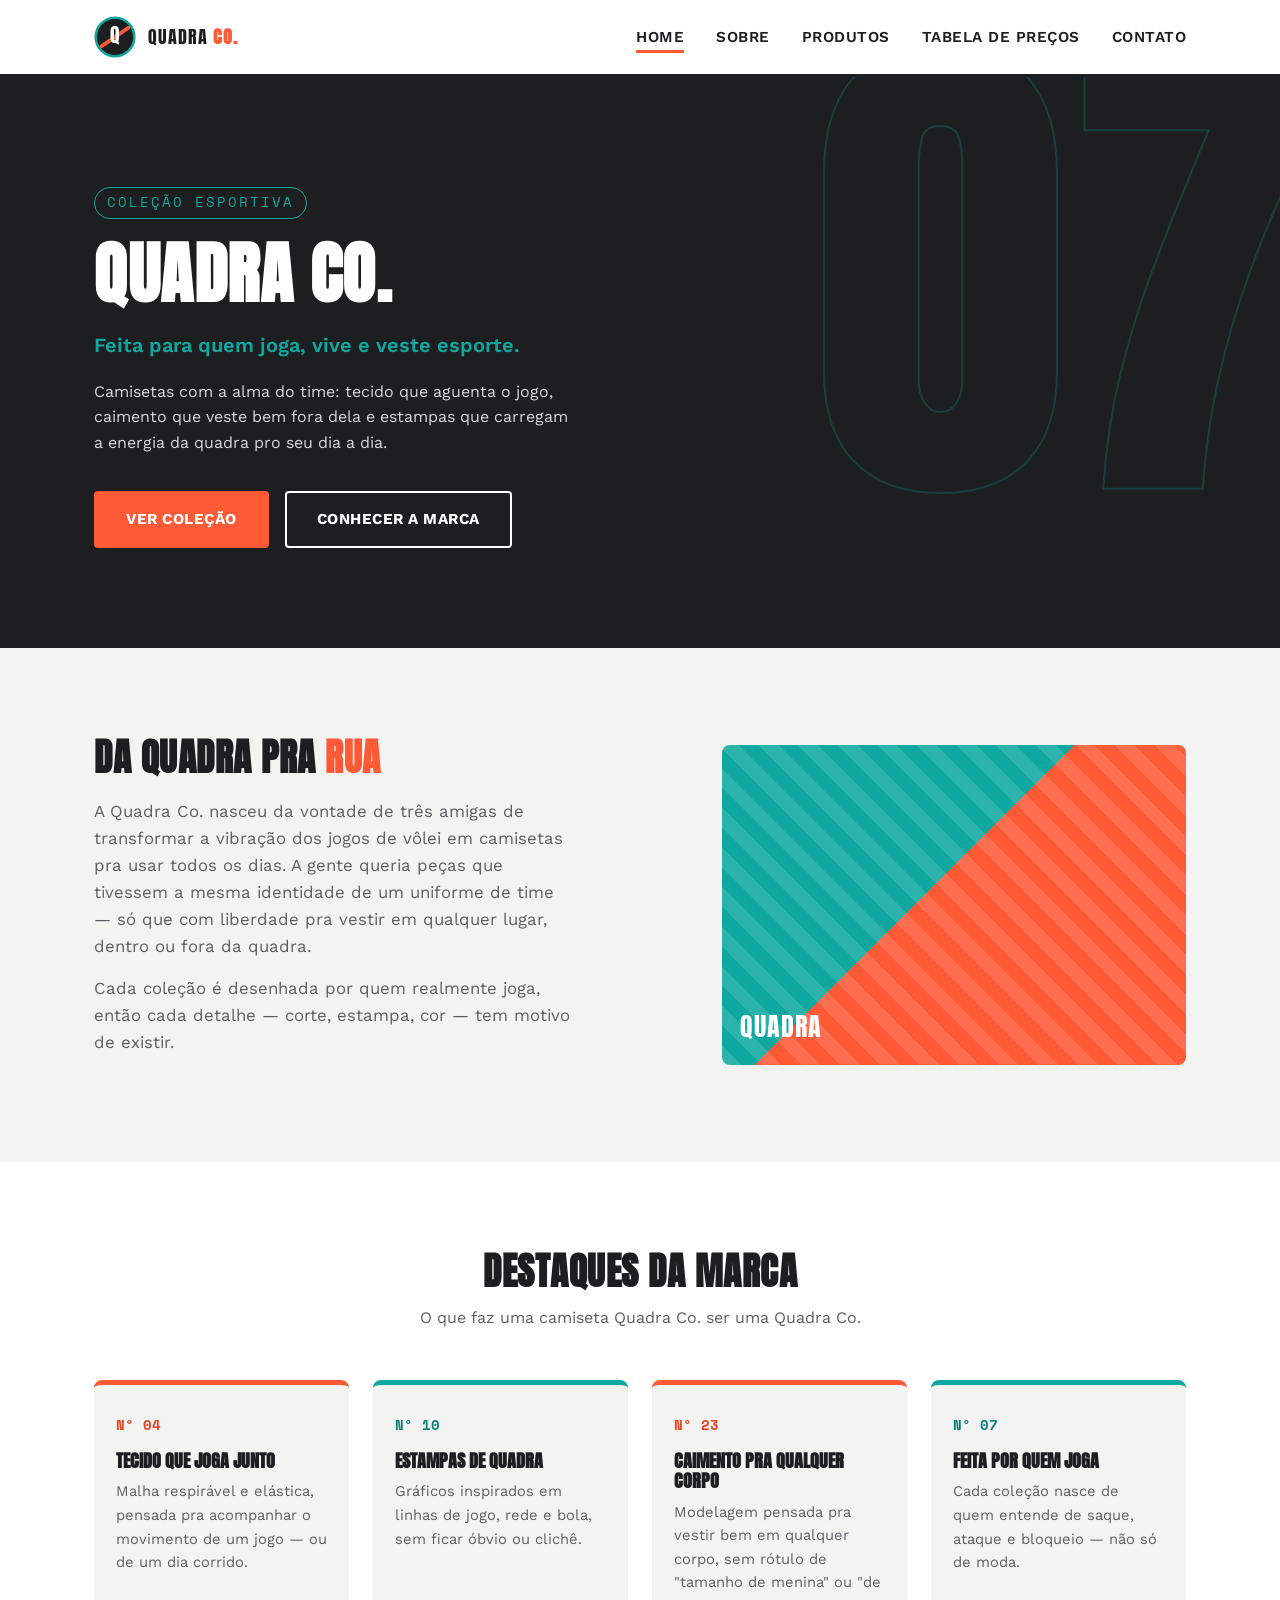
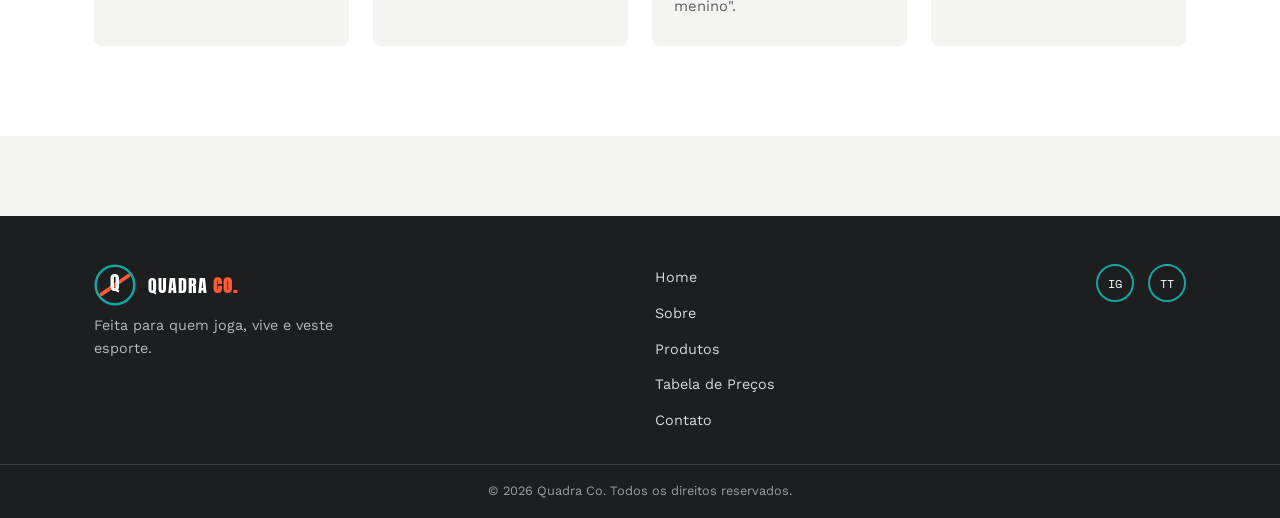
==== index.html @ 4b6f2f27 "Add files via upload" ====
<!DOCTYPE html>
<html lang="pt-BR">
<head>
  <!-- tudo dentro do <head> NÃO aparece visualmente na página — são "configurações" da página -->
  <meta charset="UTF-8">
  <!-- charset UTF-8 garante que acentos (ç, ã, é...) apareçam certinho, sem caracteres estranhos -->
  <meta name="viewport" content="width=device-width, initial-scale=1.0">
  <!-- viewport é ESSENCIAL pro mobile: diz "use a largura real da tela do celular", sem isso o site fica minúsculo no celular -->
  <title>Quadra Co. — Feita para quem joga, vive e veste esporte</title>
  <!-- title é o texto que aparece na ABA do navegador -->
  <meta name="description" content="Quadra Co.: camisetas inspiradas no espírito de time, criadas por três amigas apaixonadas por esporte.">
  <!-- description é o textinho que aparece no Google quando alguém pesquisa pela marca -->
  <link rel="stylesheet" href="style.css">
  <!-- aqui a página "puxa" o arquivo style.css — sem essa linha, NADA do CSS funcionaria -->
</head>
<body>
  <!-- tudo dentro do <body> é o que realmente aparece na tela -->

  <!-- ============ HEADER ============ -->
  <header class="site-header">
    <!-- <header> = tag semântica do HTML5 que indica "isso é o topo/cabeçalho do site" -->
    <div class="container header-inner">
      <!-- <div> é uma "caixa" genérica, usada aqui só pra aplicar as classes de layout (.container, .header-inner) -->
      <a href="index.html" class="logo">
        <!-- clicar no logo leva pra Home (index.html) -->
        <svg class="logo-badge" viewBox="0 0 100 100" xmlns="http://www.w3.org/2000/svg" role="img" aria-label="Logotipo Quadra Co.">
          <!-- <svg> é um desenho vetorial (não é foto, é feito de formas matemáticas) -->
          <!-- viewBox="0 0 100 100" define uma "grade" de 100x100 onde as formas abaixo são desenhadas -->
          <circle cx="50" cy="50" r="46" fill="var(--graphite)" stroke="var(--teal)" stroke-width="6"/>
          <!-- círculo: centro em (50,50), raio 46, preenchido de grafite, com borda (stroke) verde-água de 6px -->
          <path d="M18 72 L82 28" stroke="var(--coral)" stroke-width="9" stroke-linecap="round"/>
          <!-- path = uma linha desenhada do ponto (18,72) até o ponto (82,28) — é a faixa diagonal coral -->
          <text x="50" y="64" text-anchor="middle" font-family="Anton, Arial Black, sans-serif" font-size="48" fill="#FFFFFF">Q</text>
          <!-- a letra "Q" branca, centralizada (text-anchor="middle") dentro do círculo -->
        </svg>
        <span class="logo-text">QUADRA <strong>CO.</strong></span>
        <!-- <strong> deixa "CO." em negrito E é o que o CSS usa (.logo-text strong) pra colorir de coral -->
      </a>

      <input type="checkbox" id="nav-toggle" class="nav-toggle-input">
      <!-- checkbox ESCONDIDA (o CSS faz isso) que guarda se o menu mobile está aberto (marcada) ou fechado (desmarcada) -->
      <label for="nav-toggle" class="nav-toggle-label" aria-label="Abrir menu">
        <!-- o for="nav-toggle" liga esse label à checkbox de cima: clicar no ícone "marca/desmarca" a checkbox -->
        <span></span><span></span><span></span>
        <!-- os 3 <span> vazios são os 3 risquinhos do ícone de hambúrguer (o CSS estiliza cada um) -->
      </label>

      <nav class="main-nav" aria-label="Navegação principal">
        <!-- <nav> = tag semântica indicando "aqui tem os links de navegação do site" -->
        <ul>
          <li><a href="index.html" class="active">Home</a></li>
          <!-- class="active" marca visualmente (linha coral embaixo) que estamos NA página Home -->
          <li><a href="sobre.html">Sobre</a></li>
          <li><a href="produtos.html">Produtos</a></li>
          <li><a href="precos.html">Tabela de Preços</a></li>
          <li><a href="contato.html">Contato</a></li>
        </ul>
      </nav>
    </div>
  </header>

  <main>
    <!-- <main> = tag semântica indicando "aqui está o CONTEÚDO principal da página" (nem header, nem footer) -->

    <!-- ============ HERO ============ -->
    <section class="hero">
      <!-- <section> = um "bloco" de conteúdo com um tema próprio (aqui: o banner principal) -->
      <span class="hero-number" aria-hidden="true">07</span>
      <!-- aria-hidden="true" diz pra leitores de tela IGNORAREM esse elemento — ele é só decoração visual -->
      <div class="container">
        <div class="hero-inner">
          <span class="hero-eyebrow">Coleção esportiva</span>
          <!-- "eyebrow" é o nome comum pra esse textinho pequeno ACIMA do título principal -->
          <h1>Quadra Co.</h1>
          <!-- <h1> = título de MAIOR importância da página (só deve ter um h1 por página) -->
          <p class="hero-slogan">Feita para quem joga, vive e veste esporte.</p>
          <p class="hero-text">
            Camisetas com a alma do time: tecido que aguenta o jogo, caimento que veste bem
            fora dela e estampas que carregam a energia da quadra pro seu dia a dia.
          </p>
          <div class="hero-actions">
            <a href="produtos.html" class="btn btn-primary">Ver coleção</a>
            <!-- botão de ação principal (cor sólida coral) -->
            <a href="sobre.html" class="btn btn-outline">Conhecer a marca</a>
            <!-- botão secundário (só contorno, sem fundo) -->
          </div>
        </div>
      </div>
    </section>

    <!-- ============ APRESENTAÇÃO DA EMPRESA ============ -->
    <section class="apresentacao">
      <div class="container apresentacao-grid">
        <!-- .apresentacao-grid é o que o CSS usa pra colocar texto e gráfico em 2 colunas -->
        <div>
          <h2>Da quadra pra <span>rua</span></h2>
          <!-- a palavra "rua" está dentro de um <span> só pra poder ser colorida separadamente pelo CSS -->
          <p>
            A Quadra Co. nasceu da vontade de três amigas de transformar a vibração dos jogos
            de vôlei em camisetas pra usar todos os dias. A gente queria peças que tivessem a
            mesma identidade de um uniforme de time — só que com liberdade pra vestir em
            qualquer lugar, dentro ou fora da quadra.
          </p>
          <p>
            Cada coleção é desenhada por quem realmente joga, então cada detalhe — corte,
            estampa, cor — tem motivo de existir.
          </p>
        </div>
        <div class="apresentacao-grafico" aria-hidden="true"></div>
        <!-- essa div está VAZIA de propósito: o gradiente, as listras e o texto "QUADRA" são
             desenhados 100% pelo CSS (::before e ::after), não precisam de conteúdo HTML aqui -->
      </div>
    </section>

    <!-- ============ DESTAQUES DA MARCA ============ -->
    <section class="destaques">
      <div class="container">
        <div class="destaques-header">
          <h2>Destaques da marca</h2>
          <p>O que faz uma camiseta Quadra Co. ser uma Quadra Co.</p>
        </div>
        <div class="destaques-grid">
          <!-- cada <article> abaixo é um "card" de destaque — article = conteúdo que faz sentido sozinho -->
          <article class="destaque-card">
            <span class="destaque-numero">Nº 04</span>
            <h3>Tecido que joga junto</h3>
            <p>Malha respirável e elástica, pensada pra acompanhar o movimento de um jogo — ou de um dia corrido.</p>
          </article>
          <article class="destaque-card">
            <span class="destaque-numero">Nº 10</span>
            <h3>Estampas de quadra</h3>
            <p>Gráficos inspirados em linhas de jogo, rede e bola, sem ficar óbvio ou clichê.</p>
          </article>
          <article class="destaque-card">
            <span class="destaque-numero">Nº 23</span>
            <h3>Caimento pra qualquer corpo</h3>
            <p>Modelagem pensada pra vestir bem em qualquer corpo, sem rótulo de "tamanho de menina" ou "de menino".</p>
          </article>
          <article class="destaque-card">
            <span class="destaque-numero">Nº 07</span>
            <h3>Feita por quem joga</h3>
            <p>Cada coleção nasce de quem entende de saque, ataque e bloqueio — não só de moda.</p>
          </article>
        </div>
      </div>
    </section>
  </main>

  <!-- ============ FOOTER ============ -->
  <footer class="site-footer">
    <!-- <footer> = tag semântica indicando "isso é o rodapé do site" -->
    <div class="container footer-inner">
      <div class="footer-brand">
        <div class="logo">
          <svg class="logo-badge" viewBox="0 0 100 100" xmlns="http://www.w3.org/2000/svg" aria-hidden="true">
            <circle cx="50" cy="50" r="46" fill="var(--graphite)" stroke="var(--teal)" stroke-width="6"/>
            <path d="M18 72 L82 28" stroke="var(--coral)" stroke-width="9" stroke-linecap="round"/>
            <text x="50" y="64" text-anchor="middle" font-family="Anton, Arial Black, sans-serif" font-size="48" fill="#FFFFFF">Q</text>
          </svg>
          <span class="logo-text">QUADRA <strong>CO.</strong></span>
        </div>
        <p class="footer-tagline">Feita para quem joga, vive e veste esporte.</p>
      </div>

      <nav class="footer-nav" aria-label="Links do rodapé">
        <ul>
          <li><a href="index.html">Home</a></li>
          <li><a href="sobre.html">Sobre</a></li>
          <li><a href="produtos.html">Produtos</a></li>
          <li><a href="precos.html">Tabela de Preços</a></li>
          <li><a href="contato.html">Contato</a></li>
        </ul>
      </nav>

      <div class="footer-social">
        <a href="#" aria-label="Instagram">IG</a>
        <!-- href="#" é um link "placeholder" — quando vocês tiverem o Instagram real, troquem o # pelo link de verdade -->
        <a href="#" aria-label="TikTok">TT</a>
      </div>
    </div>
    <p class="footer-copy">© 2026 Quadra Co. Todos os direitos reservados.</p>
  </footer>

</body>
</html>
---- style.css ----
/* =========================================================
   QUADRA CO. — Estilos de Identidade + Home + Sobre
   Responsável: Pessoa 1
   Obs. para o time: as classes .site-header, .site-footer,
   .btn, .container e as variáveis de cor abaixo são a "base"
   visual do site inteiro — usem elas nas páginas de vocês
   pra manter a identidade igual em todo o site.
   ========================================================= */

/* ---------- Fontes ---------- */
@import url('https://fonts.googleapis.com/css2?family=Anton&family=Space+Mono:wght@400;700&family=Work+Sans:wght@400;500;600;700&display=swap');

/* ---------- Tokens de marca ---------- */
/* :root é a "raiz" do documento. Aqui a gente cria VARIÁVEIS CSS
   (começam com --). Em vez de escrever a cor #FF5A36 em 30 lugares
   diferentes, a gente escreve var(--coral) e troca em UM lugar só
   se um dia quiser mudar a cor da marca inteira. */
:root {
  --coral: #FF5A36;        /* cor principal da marca (botões, destaques) */
  --coral-dark: #E84323;   /* coral mais escuro, usado no hover (quando passa o mouse) */
  --teal: #0EA8A0;         /* verde-água, cor secundária */
  --teal-dark: #0B8079;    /* verde-água mais escuro, usado no hover */
  --graphite: #1C1E1F;     /* "grafite" = quase preto, usado em header/footer/textos escuros */
  --graphite-soft: #5B5F61;/* cinza médio, usado em textos secundários (menos importantes) */
  --bg: #F3F4F2;           /* cor de fundo clara do site */
  --white: #FFFFFF;        /* branco puro */
 
  --font-display: 'Anton', sans-serif;    /* fonte dos títulos grandes */
  --font-body: 'Work Sans', sans-serif;   /* fonte do texto corrido */
  --font-mono: 'Space Mono', monospace;   /* fonte dos números/tags */
 
  --container-w: 1140px;   /* largura máxima do conteúdo (pra não ficar gigante em tela enorme) */
}
 
/* ---------- Reset básico ---------- */
/* Navegadores aplicam margem/espaçamento "padrão" diferente em cada
   elemento. O * seleciona TUDO na página e zera isso, pra gente
   controlar o espaçamento manualmente depois (sem surpresas). */
* {
  margin: 0;             /* zera a margem (espaço FORA do elemento) de tudo */
  padding: 0;            /* zera o padding (espaço DENTRO do elemento) de tudo */
  box-sizing: border-box; /* faz padding/borda entrarem DENTRO da largura definida, não somar a ela */
}
 
html {
  scroll-behavior: smooth; /* quando clica num link "#algo", rola a página suavemente em vez de pular seco */
}
 
body {
  font-family: var(--font-body); /* usa a fonte Work Sans como padrão em todo o site */
  color: var(--graphite);        /* cor do texto: grafite (quase preto) */
  background: var(--bg);         /* cor de fundo da página */
  line-height: 1.6;              /* espaço entre linhas do texto (1.6x o tamanho da fonte = mais respirado) */
  -webkit-font-smoothing: antialiased; /* deixa a fonte com bordas mais suaves em telas Apple/Chrome */
}
 
img, svg {
  display: block;     /* tira o espacinho fantasma que imagem/svg tem por padrão embaixo */
  max-width: 100%;     /* imagem nunca fica maior que o espaço do elemento pai (evita "vazar" da tela) */
}
 
a {
  color: inherit;          /* link usa a MESMA cor do texto ao redor, não o azul/roxo padrão do navegador */
  text-decoration: none;   /* tira o sublinhado padrão dos links */
}
 
ul {
  list-style: none; /* tira as bolinhas/marcadores padrão de listas (<ul><li>) */
}
 
h1, h2, h3 {
  font-family: var(--font-display); /* todos os títulos usam a fonte Anton */
  text-transform: uppercase;        /* força todo título a aparecer em CAIXA ALTA */
  letter-spacing: 0.5px;            /* espaço extra entre as letras (deixa mais "estiloso") */
  line-height: 1.1;                 /* linhas mais coladas (bom pra título grande) */
}
 
.container {
  width: 100%;                  /* ocupa 100% da tela disponível... */
  max-width: var(--container-w);/* ...mas nunca passa de 1140px de largura */
  margin: 0 auto;                /* margin "auto" nas laterais = centraliza o bloco na página */
  padding: 0 24px;               /* respiro de 24px nas laterais (pra não colar nas bordas da tela) */
}
 
:focus-visible {
  outline: 3px solid var(--teal); /* quando navega pelo TAB do teclado, mostra um contorno verde-água */
  outline-offset: 2px;            /* afasta um pouquinho o contorno do elemento (visual mais limpo) */
}
 
/* ---------- Botões (uso geral no site) ---------- */
.btn {
  display: inline-block;        /* botão se comporta como bloco, mas fica na mesma linha de outros elementos */
  font-family: var(--font-body);
  font-weight: 700;              /* texto em negrito (bold) */
  font-size: 0.95rem;            /* tamanho da fonte (rem = relativo ao tamanho base da página) */
  letter-spacing: 0.5px;
  text-transform: uppercase;     /* texto do botão em caixa alta */
  padding: 14px 30px;            /* espaço interno: 14px cima/baixo, 30px esquerda/direita */
  border-radius: 4px;            /* cantos levemente arredondados */
  border: 2px solid transparent; /* borda invisível (só existe pra não "pular" o tamanho no hover) */
  cursor: pointer;               /* mouse vira "mãozinha" ao passar por cima, indicando que é clicável */
  transition: transform 0.15s ease, background 0.2s ease, color 0.2s ease;
  /* ↑ transition = anima as mudanças suavemente em vez de trocar "no seco".
     Aqui: a mudança de posição (transform), cor de fundo e cor do texto
     vão demorar 0.15s/0.2s pra acontecer, com efeito suave (ease) */
}
.btn:hover {
  transform: translateY(-2px); /* :hover = quando o mouse passa por cima. Aqui sobe o botão 2px (efeito "flutuar") */
}
 
.btn-primary {
  background: var(--coral); /* fundo coral = botão de ação principal ("Ver coleção") */
  color: var(--white);
}
.btn-primary:hover {
  background: var(--coral-dark); /* escurece o coral quando passa o mouse, dando feedback visual */
}
 
.btn-outline {
  background: transparent;     /* sem fundo, só borda */
  border-color: var(--white);  /* borda branca */
  color: var(--white);
}
.btn-outline:hover {
  background: var(--white);    /* no hover, inverte: fundo fica branco */
  color: var(--graphite);      /* e o texto fica escuro, pra continuar legível */
}
 
/* ---------- Logo (badge usado no header e footer) ---------- */
.logo {
  display: flex;        /* flex = alinha os itens de dentro (ícone + texto) em linha, lado a lado */
  align-items: center;  /* centraliza verticalmente o ícone e o texto */
  gap: 12px;             /* espaço de 12px entre o ícone e o texto */
}
.logo-badge {
  width: 42px;       /* largura do ícone/brasão */
  height: 42px;      /* altura do ícone/brasão */
  flex-shrink: 0;    /* impede o ícone de "encolher" se faltar espaço na tela */
}
.logo-text {
  font-family: var(--font-display);
  font-size: 1.15rem;
  letter-spacing: 1px;
  color: var(--graphite);
}
.logo-text strong {
  color: var(--coral); /* a parte "CO." dentro do logotipo (que está numa tag <strong>) fica colorida de coral */
}
 
/* =========================================================
   HEADER / NAV (compartilhado em todas as páginas)
   ========================================================= */
.site-header {
  background: var(--white);
  border-bottom: 3px solid var(--graphite); /* linha grossa escura separando o header do resto da página */
  position: sticky; /* sticky = o header "cola" no topo da tela quando você rola a página pra baixo */
  top: 0;            /* define ONDE ele cola: a 0px do topo */
  z-index: 100;      /* garante que o header fique por CIMA de outros elementos (camada de cima) */
}
 
.header-inner {
  display: flex;                  /* logo e menu lado a lado */
  align-items: center;            /* centralizados verticalmente */
  justify-content: space-between; /* logo na esquerda, menu na direita, espaço entre eles */
  padding-top: 16px;
  padding-bottom: 16px;
}
 
.main-nav ul {
  display: flex; /* os links do menu ficam em LINHA (um do lado do outro) em vez de empilhados */
  gap: 32px;      /* espaço de 32px entre cada link do menu */
}
 
.main-nav a {
  font-weight: 600;
  font-size: 0.95rem;
  text-transform: uppercase;
  letter-spacing: 0.5px;
  padding-bottom: 4px;
  border-bottom: 3px solid transparent; /* linha embaixo do link, invisível até o hover/active */
  transition: border-color 0.2s ease, color 0.2s ease;
}
 
.main-nav a:hover,
.main-nav a.active {
  border-color: var(--coral); /* mostra a linha coral embaixo do link quando passa o mouse OU quando é a página atual */
}
 
/* Toggle mobile (funciona sem JS; Pessoa 3 pode evoluir depois) */
.nav-toggle-input {
  display: none; /* esconde a checkbox (ela só existe "por trás" pra guardar o estado aberto/fechado do menu) */
}
 
.nav-toggle-label {
  display: none;      /* esconde o ícone de "hamburguer" (3 risquinhos) no computador */
  flex-direction: column; /* organiza os 3 risquinhos um embaixo do outro */
  gap: 5px;             /* espaço entre os risquinhos */
  cursor: pointer;
  padding: 6px;
}
.nav-toggle-label span {
  width: 26px;
  height: 3px;
  background: var(--graphite);
  border-radius: 2px;
}
 
/* =========================================================
   FOOTER (compartilhado em todas as páginas)
   ========================================================= */
.site-footer {
  background: var(--graphite); /* footer escuro, contrastando com o resto do site */
  color: var(--white);
  margin-top: 80px; /* espaço grande ANTES do footer, separando do conteúdo */
}
 
.footer-inner {
  display: flex;
  flex-wrap: wrap;            /* se não couber tudo numa linha, quebra pra próxima (importante no mobile) */
  gap: 32px;
  justify-content: space-between;
  align-items: flex-start;    /* alinha tudo pelo topo (em vez de centralizar verticalmente) */
  padding-top: 48px;
  padding-bottom: 32px;
}
 
.footer-brand .logo-text {
  color: var(--white); /* no footer (fundo escuro) o texto do logo precisa ser branco pra dar contraste */
}
.footer-tagline {
  color: #B7BABA;       /* cinza claro, texto secundário sobre fundo escuro */
  font-size: 0.9rem;
  margin-top: 8px;
  max-width: 240px;     /* quebra o texto em até 240px de largura, pra não ficar uma linha gigante */
}
 
.footer-nav ul {
  display: flex;
  flex-direction: column; /* aqui os links do footer ficam EMPILHADOS (um embaixo do outro), diferente do menu do header */
  gap: 10px;
}
.footer-nav a {
  font-size: 0.9rem;
  color: #D8DADA;
}
.footer-nav a:hover {
  color: var(--teal); /* link do footer fica verde-água ao passar o mouse */
}
 
.footer-social {
  display: flex;
  gap: 14px;
}
.footer-social a {
  width: 38px;
  height: 38px;
  border: 2px solid var(--teal);
  border-radius: 50%;      /* 50% = transforma o quadrado num círculo perfeito */
  display: flex;
  align-items: center;     /* centraliza o texto "IG"/"TT" dentro do círculo, na vertical... */
  justify-content: center; /* ...e na horizontal */
  font-family: var(--font-mono);
  font-size: 0.75rem;
}
.footer-social a:hover {
  background: var(--teal);    /* preenche o círculo de verde-água no hover */
  color: var(--graphite);     /* e escurece o texto de dentro, pra continuar legível */
}
 
.footer-copy {
  border-top: 1px solid #3A3D3E; /* linha fina separando o "© 2026..." do resto do footer */
  text-align: center;
  font-size: 0.8rem;
  color: #9C9F9F;
  padding: 16px 0;
}
 
/* =========================================================
   HOME — Hero principal
   ========================================================= */
.hero {
  position: relative; /* "relative" é necessário pra poder posicionar o número gigante (.hero-number) dentro dele */
  background: var(--graphite); /* banner escuro */
  color: var(--white);
  overflow: hidden;   /* esconde qualquer parte do número gigante que "vaze" pra fora do banner */
  padding: 110px 0 100px; /* respiro grande em cima (110px) e embaixo (100px) */
}
 
.hero-number {
  position: absolute;  /* tira o número do fluxo normal e permite posicionar exatamente onde quiser */
  right: -40px;          /* encosta (e passa um pouco) da borda direita */
  top: -60px;            /* sobe um pouco acima do topo do banner */
  font-family: var(--font-display);
  font-size: 32rem;      /* ENORME de propósito — é o "07" gigante de fundo */
  line-height: 1;
  color: transparent;                       /* o número em si é invisível... */
  -webkit-text-stroke: 2px var(--teal-dark); /* ...só o CONTORNO dele aparece, criando efeito "vazado" */
  opacity: 0.35;          /* fica bem sutil/transparente, pra não competir com o texto principal */
  pointer-events: none;   /* impede que esse número "roube" cliques do mouse (ele é só decoração) */
  user-select: none;      /* impede a pessoa de selecionar/copiar esse texto por engano */
}
 
.hero-inner {
  position: relative; /* garante que o texto fique por CIMA do número gigante (não atrás dele) */
  z-index: 1;           /* reforça essa camada acima */
  max-width: 620px;     /* texto não estica até o fim da tela, fica mais legível */
}
 
.hero-eyebrow {
  font-family: var(--font-mono);
  font-size: 0.85rem;
  letter-spacing: 2px;
  color: var(--teal);
  text-transform: uppercase;
  margin-bottom: 18px;
  display: inline-block;       /* permite dar border/padding nele como se fosse uma "pílula" */
  border: 1px solid var(--teal);
  padding: 4px 12px;
  border-radius: 30px;          /* valor alto = vira formato de pílula/cápsula */
}
 
.hero h1 {
  font-size: 4.2rem; /* título GIGANTE — é o nome da marca "QUADRA CO." */
  margin-bottom: 18px;
}
 
.hero-slogan {
  font-size: 1.25rem;
  font-weight: 600;
  color: var(--teal); /* slogan em destaque na cor verde-água */
  margin-bottom: 18px;
}
 
.hero-text {
  color: #D8DADA;    /* cinza claro (legível sobre fundo escuro, mas menos chamativo que o branco puro) */
  margin-bottom: 36px;
  max-width: 480px;
}
 
.hero-actions {
  display: flex;     /* os dois botões ("Ver coleção" e "Conhecer a marca") ficam lado a lado */
  gap: 16px;
  flex-wrap: wrap;   /* se a tela for pequena e não couber os dois na mesma linha, quebra pra próxima */
}
 
/* =========================================================
   HOME — Apresentação da empresa
   ========================================================= */
.apresentacao {
  padding: 90px 0; /* respiro grande em cima e embaixo dessa seção */
}
 
.apresentacao-grid {
  display: grid;                       /* grid = organiza em "grade" (colunas e linhas), diferente do flex */
  grid-template-columns: 1.1fr 0.9fr;  /* 2 colunas: a esquerda (texto) um pouco mais larga que a direita (gráfico) */
  gap: 60px;                            /* espaço entre as duas colunas */
  align-items: center;                  /* centraliza as colunas verticalmente uma em relação à outra */
}
 
.apresentacao h2 {
  font-size: 2.3rem;
  margin-bottom: 20px;
}
 
.apresentacao h2 span {
  color: var(--coral); /* a palavra dentro de <span> (ex: "rua") fica destacada em coral */
}
 
.apresentacao p {
  color: var(--graphite-soft);
  font-size: 1.05rem;
  margin-bottom: 16px;
  max-width: 480px;
}
 
/* Recorte gráfico decorativo (sem depender de fotos) */
.apresentacao-grafico {
  position: relative;
  height: 320px;
  border-radius: 8px;
  background: linear-gradient(135deg, var(--teal) 0%, var(--teal) 45%, var(--coral) 45%, var(--coral) 100%);
  /* ↑ gradiente diagonal (135 graus): metade da caixa é verde-água, metade é coral,
     com uma divisão diagonal nítida (porque os dois "45%" ficam coladinhos) */
  overflow: hidden; /* esconde o que passar da borda arredondada */
}
.apresentacao-grafico::before {
  /* ::before cria um elemento "fantasma" dentro da caixa, só com CSS (sem precisar de HTML extra) */
  content: "";  /* obrigatório existir, mesmo vazio, pra o ::before "nascer" */
  position: absolute;
  inset: 0;      /* cola esse elemento fantasma nas 4 bordas da caixa (top/right/bottom/left = 0) */
  background: repeating-linear-gradient(
    45deg,
    rgba(255,255,255,0.12) 0,
    rgba(255,255,255,0.12) 14px,
    transparent 14px,
    transparent 28px
  );
  /* ↑ cria listras diagonais brancas bem sutis (12% de opacidade) repetindo de 28px em 28px,
     dando uma textura tipo "linhas de quadra" por cima do gradiente */
}
.apresentacao-grafico::after {
  /* ::after cria OUTRO elemento fantasma, esse com texto */
  content: "QUADRA";  /* o texto "QUADRA" escrito direto pelo CSS, sem precisar estar no HTML */
  position: absolute;
  bottom: 18px;
  left: 18px;
  font-family: var(--font-display);
  font-size: 1.6rem;
  color: var(--white);
  letter-spacing: 1px;
}
 
/* =========================================================
   HOME — Destaques da marca
   ========================================================= */
.destaques {
  padding: 90px 0;
  background: var(--white); /* fundo branco, diferente do cinza claro do resto da página (separa visualmente a seção) */
}
 
.destaques-header {
  text-align: center;
  max-width: 560px;
  margin: 0 auto 50px; /* centraliza o bloco e deixa 50px de espaço embaixo dele */
}
 
.destaques-header h2 { font-size: 2.3rem; margin-bottom: 12px; }
.destaques-header p { color: var(--graphite-soft); }
 
.destaques-grid {
  display: grid;
  grid-template-columns: repeat(4, 1fr); /* repete 4 colunas, todas do mesmo tamanho (1fr = "1 fração" igual) */
  gap: 24px; /* espaço entre os cards, tanto na horizontal quanto vertical */
}
 
.destaque-card {
  background: var(--bg);
  border-radius: 8px;
  padding: 28px 22px;
  border-top: 5px solid var(--coral); /* faixa colorida grossa só no TOPO do card */
  transition: transform 0.2s ease;     /* anima suavemente quando o card "sobe" no hover */
}
.destaque-card:nth-child(even) {
  /* :nth-child(even) = seleciona os cards em posição PAR (2º, 4º...) */
  border-top-color: var(--teal); /* alterna a cor da faixa: ímpar=coral, par=verde-água */
}
.destaque-card:hover {
  transform: translateY(-6px); /* sobe o card 6px ao passar o mouse, dando sensação de "destacar" */
}
 
.destaque-numero {
  font-family: var(--font-mono);
  font-weight: 700;
  font-size: 0.9rem;
  color: var(--coral-dark);
  margin-bottom: 14px;
  display: block; /* força o "Nº 04" a ficar numa linha própria, acima do título */
}
.destaque-card:nth-child(even) .destaque-numero {
  color: var(--teal-dark); /* o número também muda de cor nos cards pares, acompanhando a faixa do topo */
}
 
.destaque-card h3 {
  font-size: 1.15rem;
  margin-bottom: 10px;
  letter-spacing: 0; /* "desliga" o letter-spacing herdado da regra geral de h1/h2/h3, fica mais compacto aqui */
}
 
.destaque-card p {
  font-size: 0.92rem;
  color: var(--graphite-soft);
}
 
/* =========================================================
   SOBRE — Hero compacto
   ========================================================= */
.hero-sobre {
  padding: 80px 0 60px;
  text-align: left; /* texto alinhado à esquerda (diferente de seções centralizadas como .destaques-header) */
}
 
.hero-sobre-eyebrow {
  font-family: var(--font-mono);
  color: var(--coral-dark);
  letter-spacing: 2px;
  font-size: 0.85rem;
  text-transform: uppercase;
}
 
.hero-sobre h1 {
  font-size: 3rem; /* menor que o h1 da Home (4.2rem), porque aqui é um título de página, não o nome da marca */
  margin: 14px 0 16px;
}
 
.hero-sobre p {
  color: var(--graphite-soft);
  max-width: 560px;
  font-size: 1.05rem;
}
 
/* =========================================================
   SOBRE — História
   ========================================================= */
.historia {
  padding: 30px 0 90px;
}
 
.historia-grid {
  display: grid;
  grid-template-columns: 1fr 0.7fr; /* coluna do texto maior, coluna do "selo/crachá" menor */
  gap: 60px;
  align-items: center;
}
 
.historia h2 {
  font-size: 2rem;
  margin-bottom: 18px;
}
 
.historia p {
  color: var(--graphite-soft);
  margin-bottom: 16px;
}
 
.historia-crest {
  background: var(--graphite);  /* caixa escura, tipo um "selo" da marca */
  border-radius: 8px;
  padding: 40px;
  display: flex;
  flex-direction: column;  /* logo e texto empilhados (um embaixo do outro) */
  align-items: center;      /* centralizados na horizontal */
  gap: 16px;
}
.historia-crest .logo-badge {
  width: 90px;   /* logo maior aqui do que no header (que é só 42px) */
  height: 90px;
}
.historia-crest span {
  font-family: var(--font-mono);
  color: var(--teal);
  font-size: 0.85rem;
  letter-spacing: 2px;
  text-align: center;
}
 
/* =========================================================
   SOBRE — Missão / Visão
   ========================================================= */
.mvv {
  padding: 90px 0;
  background: var(--white);
}
 
.mvv-grid {
  display: grid;
  grid-template-columns: repeat(2, 1fr); /* 2 colunas iguais: Missão do lado da Visão */
  gap: 28px;
}
 
.mvv-card {
  background: var(--bg);
  border-radius: 8px;
  padding: 36px 32px;
}
 
.mvv-card.missao { border-left: 6px solid var(--coral); } /* faixa colorida na LATERAL esquerda (não no topo, como os destaques) */
.mvv-card.visao { border-left: 6px solid var(--teal); }
 
.mvv-card h3 {
  font-size: 1.4rem;
  margin-bottom: 14px;
}
.mvv-card.missao h3 { color: var(--coral-dark); }
.mvv-card.visao h3 { color: var(--teal-dark); }
 
.mvv-card p {
  color: var(--graphite-soft);
  font-size: 1rem;
}
 
/* =========================================================
   SOBRE — Valores
   ========================================================= */
.valores {
  padding: 90px 0;
}
 
.valores-header {
  text-align: center;
  max-width: 560px;
  margin: 0 auto 40px;
}
.valores-header h2 { font-size: 2.3rem; margin-bottom: 12px; }
.valores-header p { color: var(--graphite-soft); }
 
.valores-lista {
  display: flex;
  flex-wrap: wrap;       /* se não couber todas as "pílulas" numa linha, quebra pra próxima linha */
  justify-content: center;
  gap: 16px;
}
 
.valor-pill {
  font-family: var(--font-body);
  font-weight: 600;
  font-size: 0.95rem;
  padding: 14px 26px;
  border-radius: 40px;    /* valor bem alto = vira formato de "pílula" arredondada */
  color: var(--white);
  background: var(--coral);
}
.valor-pill:nth-child(even) {
  background: var(--teal); /* alterna cor: 1ª/3ª pílula coral, 2ª/4ª verde-água */
}
 
/* =========================================================
   RESPONSIVIDADE BÁSICA
   (Pessoa 3 cuida da responsividade completa do site;
   isto garante que Home e Sobre não quebrem no mobile
   enquanto isso.)
   ========================================================= */
 
/* @media = "só aplique essas regras SE a tela for assim".
   max-width: 900px significa: "telas com até 900px de largura"
   (tablets e parte dos celulares maiores) */
@media (max-width: 900px) {
  .destaques-grid { grid-template-columns: repeat(2, 1fr); } /* de 4 colunas passa pra 2 */
  .apresentacao-grid,
  .historia-grid,
  .mvv-grid { grid-template-columns: 1fr; } /* essas 3 grades viram UMA coluna só (empilhado) */
  .hero-number { font-size: 18rem; top: -20px; } /* número gigante de fundo fica menor, cabendo melhor */
  .hero h1 { font-size: 3rem; } /* título da Home encolhe um pouco */
}
 
/* Essa segunda regra é mais restrita: só telas até 700px (celulares) */
@media (max-width: 700px) {
  .nav-toggle-label { display: flex; } /* mostra o ícone de hamburguer (3 risquinhos) só no celular */
 
  .main-nav {
    display: none;   /* o menu fica ESCONDIDO por padrão no celular... */
    width: 100%;
    order: 3;          /* manda ele pra "3ª posição" visualmente, aparecendo abaixo do logo/botão */
  }
  .main-nav ul {
    flex-direction: column; /* ...e quando aparece, os links ficam EMPILHADOS, não em linha */
    gap: 0;
    border-top: 1px solid #eee;
    margin-top: 14px;
  }
  .main-nav a {
    display: block;
    padding: 14px 0; /* cada link fica mais "alto", mais fácil de tocar no celular */
  }
  .nav-toggle-input:checked ~ .main-nav {
    /* :checked = quando a checkbox escondida está marcada (ou seja, o hamburguer foi clicado).
       ~ .main-nav = "então mostre o irmão .main-nav que vem depois dela no HTML".
       Esse é o truque que faz o menu abrir/fechar SEM JavaScript. */
    display: block;
  }
 
  .header-inner { flex-wrap: wrap; } /* permite o menu mobile quebrar pra segunda linha */
 
  .destaques-grid { grid-template-columns: 1fr; } /* no celular, os 4 cards ficam empilhados, 1 por linha */
  .hero { padding: 80px 0 70px; }
  .hero h1 { font-size: 2.6rem; }
  .hero-number { display: none; } /* esconde o número gigante de fundo no celular (não cabe bem em tela pequena) */
}
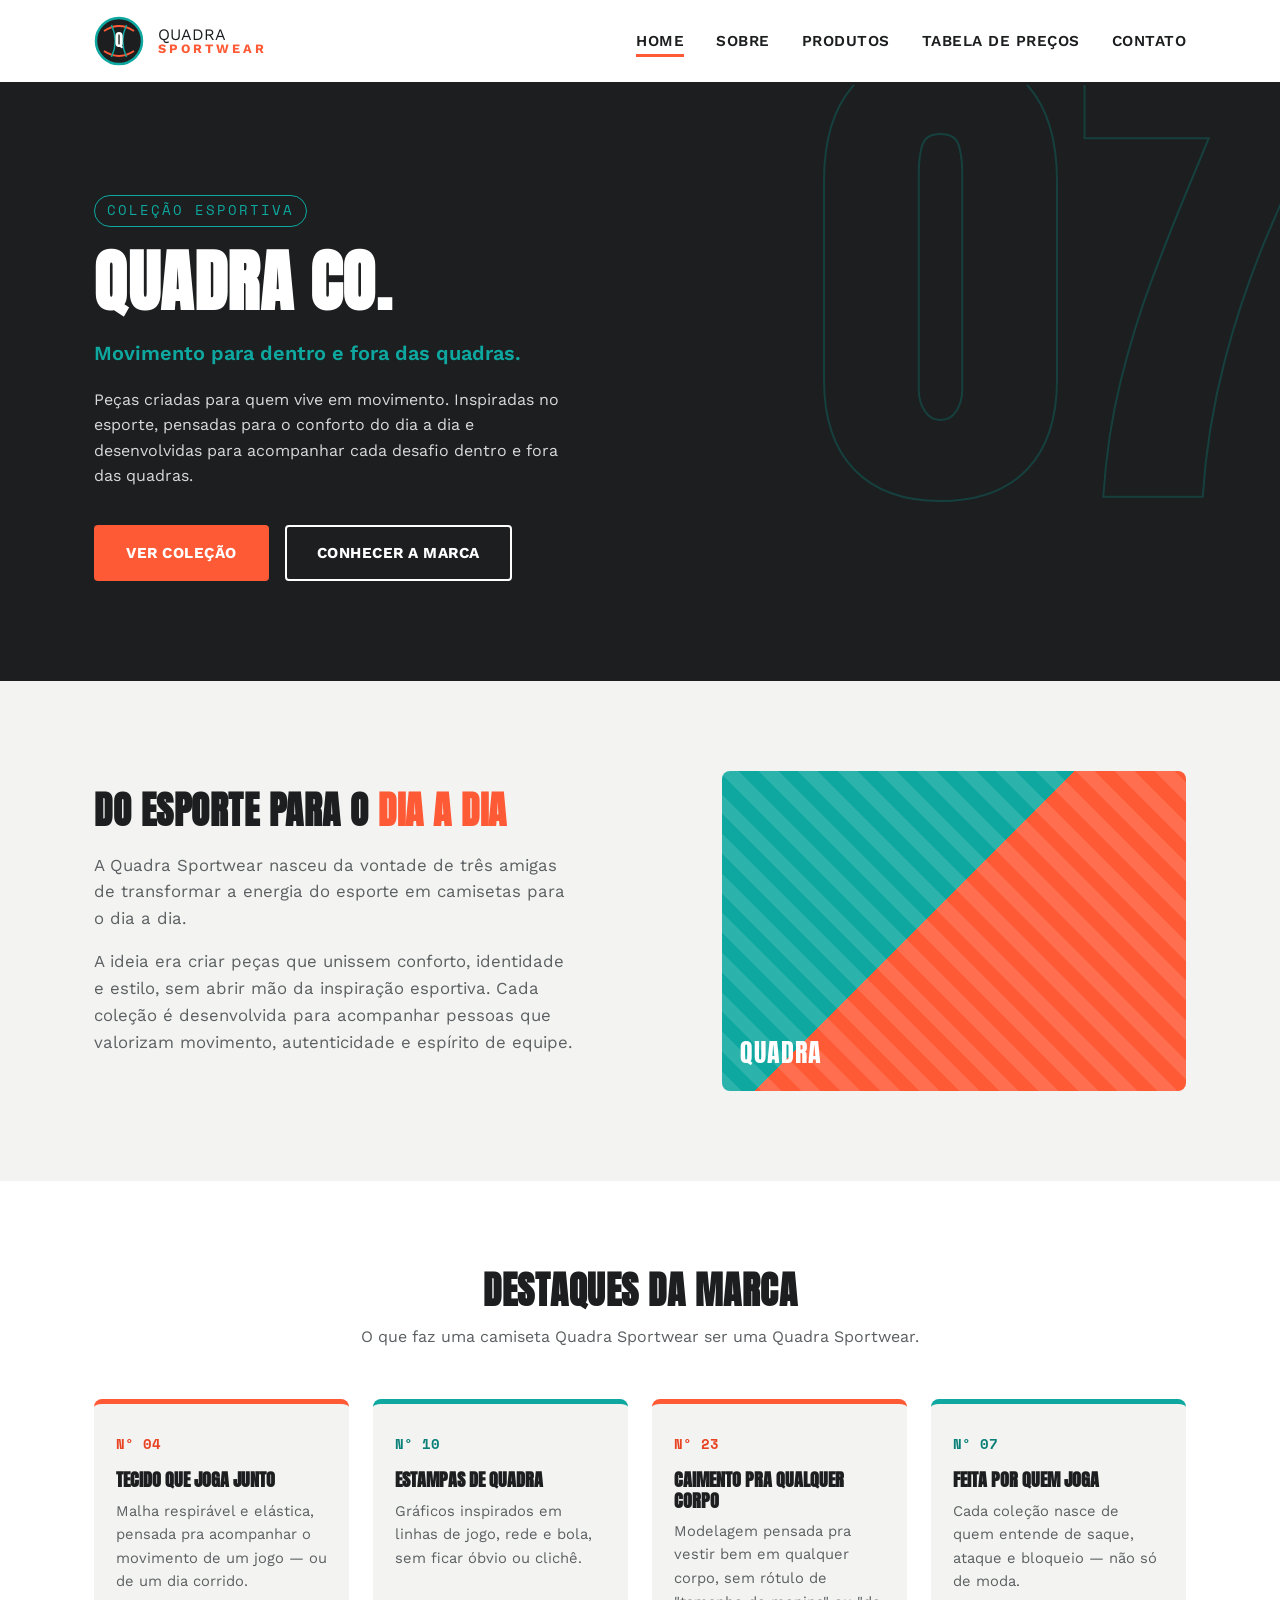
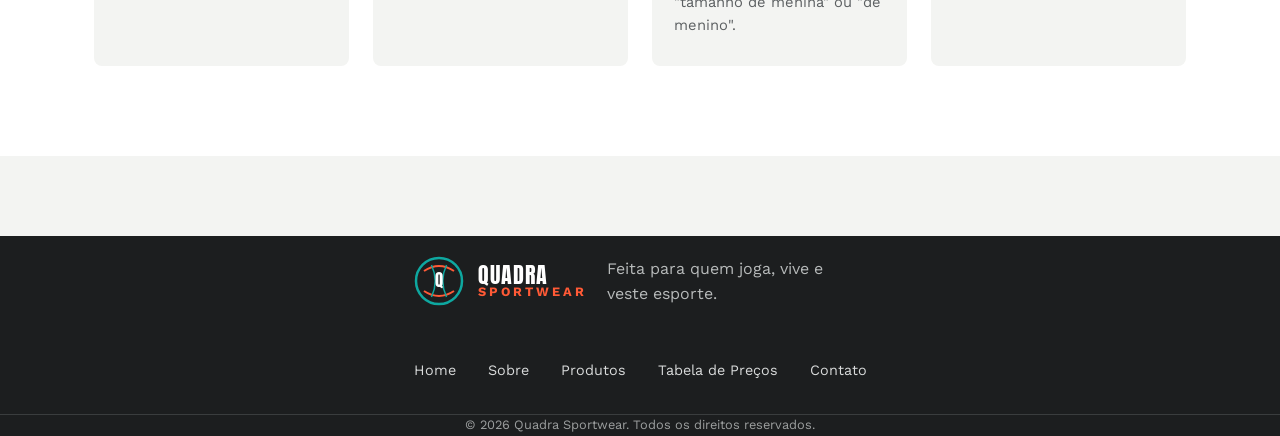
==== commit 9cca6bd6: "ana" ====
--- a/index.html
+++ b/index.html
@@ -1,185 +1,225 @@
 <!DOCTYPE html>
 <html lang="pt-BR">
+
 <head>
-  <!-- tudo dentro do <head> NÃO aparece visualmente na página — são "configurações" da página -->
-  <meta charset="UTF-8">
-  <!-- charset UTF-8 garante que acentos (ç, ã, é...) apareçam certinho, sem caracteres estranhos -->
-  <meta name="viewport" content="width=device-width, initial-scale=1.0">
-  <!-- viewport é ESSENCIAL pro mobile: diz "use a largura real da tela do celular", sem isso o site fica minúsculo no celular -->
-  <title>Quadra Co. — Feita para quem joga, vive e veste esporte</title>
-  <!-- title é o texto que aparece na ABA do navegador -->
-  <meta name="description" content="Quadra Co.: camisetas inspiradas no espírito de time, criadas por três amigas apaixonadas por esporte.">
-  <!-- description é o textinho que aparece no Google quando alguém pesquisa pela marca -->
-  <link rel="stylesheet" href="style.css">
-  <!-- aqui a página "puxa" o arquivo style.css — sem essa linha, NADA do CSS funcionaria -->
+    <!-- tudo dentro do <head> NÃO aparece visualmente na página — são "configurações" da página -->
+    <meta charset="UTF-8">
+    <!-- charset UTF-8 garante que acentos (ç, ã, é...) apareçam certinho, sem caracteres estranhos -->
+    <meta name="viewport" content="width=device-width, initial-scale=1.0">
+    <!-- viewport é ESSENCIAL pro mobile: diz "use a largura real da tela do celular", sem isso o site fica minúsculo no celular -->
+    <title>Quadra Sportwear — Feita para quem vive o esporte</title>
+    <!-- title é o texto que aparece na ABA do navegador -->
+    <meta name="description"
+        content="Quadra Co.: camisetas inspiradas no espírito de time, criadas por três amigas apaixonadas por esporte.">
+    <!-- description é o textinho que aparece no Google quando alguém pesquisa pela marca -->
+    <link rel="stylesheet" href="style.css">
+    <!-- aqui a página "puxa" o arquivo style.css — sem essa linha, NADA do CSS funcionaria -->
 </head>
+
 <body>
-  <!-- tudo dentro do <body> é o que realmente aparece na tela -->
-
-  <!-- ============ HEADER ============ -->
-  <header class="site-header">
-    <!-- <header> = tag semântica do HTML5 que indica "isso é o topo/cabeçalho do site" -->
-    <div class="container header-inner">
-      <!-- <div> é uma "caixa" genérica, usada aqui só pra aplicar as classes de layout (.container, .header-inner) -->
-      <a href="index.html" class="logo">
-        <!-- clicar no logo leva pra Home (index.html) -->
-        <svg class="logo-badge" viewBox="0 0 100 100" xmlns="http://www.w3.org/2000/svg" role="img" aria-label="Logotipo Quadra Co.">
-          <!-- <svg> é um desenho vetorial (não é foto, é feito de formas matemáticas) -->
-          <!-- viewBox="0 0 100 100" define uma "grade" de 100x100 onde as formas abaixo são desenhadas -->
-          <circle cx="50" cy="50" r="46" fill="var(--graphite)" stroke="var(--teal)" stroke-width="6"/>
-          <!-- círculo: centro em (50,50), raio 46, preenchido de grafite, com borda (stroke) verde-água de 6px -->
-          <path d="M18 72 L82 28" stroke="var(--coral)" stroke-width="9" stroke-linecap="round"/>
-          <!-- path = uma linha desenhada do ponto (18,72) até o ponto (82,28) — é a faixa diagonal coral -->
-          <text x="50" y="64" text-anchor="middle" font-family="Anton, Arial Black, sans-serif" font-size="48" fill="#FFFFFF">Q</text>
-          <!-- a letra "Q" branca, centralizada (text-anchor="middle") dentro do círculo -->
-        </svg>
-        <span class="logo-text">QUADRA <strong>CO.</strong></span>
-        <!-- <strong> deixa "CO." em negrito E é o que o CSS usa (.logo-text strong) pra colorir de coral -->
-      </a>
-
-      <input type="checkbox" id="nav-toggle" class="nav-toggle-input">
-      <!-- checkbox ESCONDIDA (o CSS faz isso) que guarda se o menu mobile está aberto (marcada) ou fechado (desmarcada) -->
-      <label for="nav-toggle" class="nav-toggle-label" aria-label="Abrir menu">
-        <!-- o for="nav-toggle" liga esse label à checkbox de cima: clicar no ícone "marca/desmarca" a checkbox -->
-        <span></span><span></span><span></span>
-        <!-- os 3 <span> vazios são os 3 risquinhos do ícone de hambúrguer (o CSS estiliza cada um) -->
-      </label>
-
-      <nav class="main-nav" aria-label="Navegação principal">
-        <!-- <nav> = tag semântica indicando "aqui tem os links de navegação do site" -->
-        <ul>
-          <li><a href="index.html" class="active">Home</a></li>
-          <!-- class="active" marca visualmente (linha coral embaixo) que estamos NA página Home -->
-          <li><a href="sobre.html">Sobre</a></li>
-          <li><a href="produtos.html">Produtos</a></li>
-          <li><a href="precos.html">Tabela de Preços</a></li>
-          <li><a href="contato.html">Contato</a></li>
-        </ul>
-      </nav>
-    </div>
-  </header>
-
-  <main>
-    <!-- <main> = tag semântica indicando "aqui está o CONTEÚDO principal da página" (nem header, nem footer) -->
-
-    <!-- ============ HERO ============ -->
-    <section class="hero">
-      <!-- <section> = um "bloco" de conteúdo com um tema próprio (aqui: o banner principal) -->
-      <span class="hero-number" aria-hidden="true">07</span>
-      <!-- aria-hidden="true" diz pra leitores de tela IGNORAREM esse elemento — ele é só decoração visual -->
-      <div class="container">
-        <div class="hero-inner">
-          <span class="hero-eyebrow">Coleção esportiva</span>
-          <!-- "eyebrow" é o nome comum pra esse textinho pequeno ACIMA do título principal -->
-          <h1>Quadra Co.</h1>
-          <!-- <h1> = título de MAIOR importância da página (só deve ter um h1 por página) -->
-          <p class="hero-slogan">Feita para quem joga, vive e veste esporte.</p>
-          <p class="hero-text">
-            Camisetas com a alma do time: tecido que aguenta o jogo, caimento que veste bem
-            fora dela e estampas que carregam a energia da quadra pro seu dia a dia.
-          </p>
-          <div class="hero-actions">
-            <a href="produtos.html" class="btn btn-primary">Ver coleção</a>
-            <!-- botão de ação principal (cor sólida coral) -->
-            <a href="sobre.html" class="btn btn-outline">Conhecer a marca</a>
-            <!-- botão secundário (só contorno, sem fundo) -->
-          </div>
+    <!-- tudo dentro do <body> é o que realmente aparece na tela -->
+
+    <!-- ============ HEADER ============ -->
+    <header class="site-header">
+        <!-- <header> = tag semântica do HTML5 que indica "isso é o topo/cabeçalho do site" -->
+        <div class="container header-inner">
+            <!-- <div> é uma "caixa" genérica, usada aqui só pra aplicar as classes de layout (.container, .header-inner) -->
+            <a href="index.html" class="logo">
+                <!-- clicar no logo leva pra Home (index.html) -->
+                <svg class="logo-badge" viewBox="0 0 100 100" xmlns="http://www.w3.org/2000/svg" role="img"
+                    aria-label="Logotipo Quadra Sportwear">
+
+                    <circle cx="50" cy="50" r="46" fill="var(--graphite)" stroke="var(--teal)" stroke-width="5" />
+
+                    <path d="M20 30 Q50 10 80 30" fill="none" stroke="var(--coral)" stroke-width="4" />
+
+                    <path d="M20 70 Q50 90 80 70" fill="none" stroke="var(--coral)" stroke-width="4" />
+
+                    <path d="M35 18 Q50 50 35 82" fill="none" stroke="var(--teal)" stroke-width="3" />
+
+                    <path d="M65 18 Q50 50 65 82" fill="none" stroke="var(--teal)" stroke-width="3" />
+
+                    <text x="50" y="61" text-anchor="middle" font-family="Anton, Arial Black, sans-serif" font-size="34"
+                        fill="#FFFFFF">
+                        Q
+                    </text>
+
+                </svg>
+
+                <span class="logo-text">
+                    QUADRA
+                    <strong>SPORTWEAR</strong>
+                </span>
+            </a>
+
+            <input type="checkbox" id="nav-toggle" class="nav-toggle-input">
+            <!-- checkbox ESCONDIDA (o CSS faz isso) que guarda se o menu mobile está aberto (marcada) ou fechado (desmarcada) -->
+            <label for="nav-toggle" class="nav-toggle-label" aria-label="Abrir menu">
+                <!-- o for="nav-toggle" liga esse label à checkbox de cima: clicar no ícone "marca/desmarca" a checkbox -->
+                <span></span><span></span><span></span>
+                <!-- os 3 <span> vazios são os 3 risquinhos do ícone de hambúrguer (o CSS estiliza cada um) -->
+            </label>
+
+            <nav class="main-nav" aria-label="Navegação principal">
+                <!-- <nav> = tag semântica indicando "aqui tem os links de navegação do site" -->
+                <ul>
+                    <li><a href="index.html" class="active">Home</a></li>
+                    <!-- class="active" marca visualmente (linha coral embaixo) que estamos NA página Home -->
+                    <li><a href="sobre.html">Sobre</a></li>
+                    <li><a href="produtos.html">Produtos</a></li>
+                    <li><a href="precos.html">Tabela de Preços</a></li>
+                    <li><a href="contato.html">Contato</a></li>
+                </ul>
+            </nav>
         </div>
-      </div>
-    </section>
-
-    <!-- ============ APRESENTAÇÃO DA EMPRESA ============ -->
-    <section class="apresentacao">
-      <div class="container apresentacao-grid">
-        <!-- .apresentacao-grid é o que o CSS usa pra colocar texto e gráfico em 2 colunas -->
-        <div>
-          <h2>Da quadra pra <span>rua</span></h2>
-          <!-- a palavra "rua" está dentro de um <span> só pra poder ser colorida separadamente pelo CSS -->
-          <p>
-            A Quadra Co. nasceu da vontade de três amigas de transformar a vibração dos jogos
-            de vôlei em camisetas pra usar todos os dias. A gente queria peças que tivessem a
-            mesma identidade de um uniforme de time — só que com liberdade pra vestir em
-            qualquer lugar, dentro ou fora da quadra.
-          </p>
-          <p>
-            Cada coleção é desenhada por quem realmente joga, então cada detalhe — corte,
-            estampa, cor — tem motivo de existir.
-          </p>
+    </header>
+
+    <main>
+        <!-- <main> = tag semântica indicando "aqui está o CONTEÚDO principal da página" (nem header, nem footer) -->
+
+        <!-- ============ HERO ============ -->
+        <section class="hero">
+            <!-- <section> = um "bloco" de conteúdo com um tema próprio (aqui: o banner principal) -->
+            <span class="hero-number" aria-hidden="true">07</span>
+            <!-- aria-hidden="true" diz pra leitores de tela IGNORAREM esse elemento — ele é só decoração visual -->
+            <div class="container">
+                <div class="hero-inner">
+                    <span class="hero-eyebrow">Coleção esportiva</span>
+                    <!-- "eyebrow" é o nome comum pra esse textinho pequeno ACIMA do título principal -->
+                    <h1>Quadra Co.</h1>
+                    <!-- <h1> = título de MAIOR importância da página (só deve ter um h1 por página) -->
+                    <p class="hero-slogan">
+                        Movimento para dentro e fora das quadras.
+                    </p>
+
+                    <p class="hero-text">
+                        Peças criadas para quem vive em movimento. Inspiradas no esporte,
+                        pensadas para o conforto do dia a dia e desenvolvidas para acompanhar
+                        cada desafio dentro e fora das quadras.
+                    </p>
+                    <div class="hero-actions">
+                        <a href="produtos.html" class="btn btn-primary">Ver coleção</a>
+                        <!-- botão de ação principal (cor sólida coral) -->
+                        <a href="sobre.html" class="btn btn-outline">Conhecer a marca</a>
+                        <!-- botão secundário (só contorno, sem fundo) -->
+                    </div>
+                </div>
+            </div>
+        </section>
+
+        <!-- ============ APRESENTAÇÃO DA EMPRESA ============ -->
+        <section class="apresentacao">
+            <div class="container apresentacao-grid">
+                <!-- .apresentacao-grid é o que o CSS usa pra colocar texto e gráfico em 2 colunas -->
+                <div>
+                    <h2>Do esporte para o <span>dia a dia</span></h2>
+
+                    <p>
+                        A Quadra Sportwear nasceu da vontade de três amigas de transformar
+                        a energia do esporte em camisetas para o dia a dia.
+                    </p>
+
+                    <p>
+                        A ideia era criar peças que unissem conforto, identidade e estilo,
+                        sem abrir mão da inspiração esportiva. Cada coleção é desenvolvida
+                        para acompanhar pessoas que valorizam movimento, autenticidade e
+                        espírito de equipe.
+                    </p>
+                </div>
+                <div class="apresentacao-grafico" aria-hidden="true"></div>
+                <!-- essa div está VAZIA de propósito: o gradiente, as listras e o texto "QUADRA" são
+             desenhados 100% pelo CSS (::before e ::after), não precisam de conteúdo HTML aqui -->
+            </div>
+        </section>
+
+        <!-- ============ DESTAQUES DA MARCA ============ -->
+        <section class="destaques">
+            <div class="container">
+                <div class="destaques-header">
+                    <h2>Destaques da marca</h2>
+                    <p>O que faz uma camiseta Quadra Sportwear ser uma Quadra Sportwear.</p>
+                </div>
+                <div class="destaques-grid">
+                    <!-- cada <article> abaixo é um "card" de destaque — article = conteúdo que faz sentido sozinho -->
+                    <article class="destaque-card">
+                        <span class="destaque-numero">Nº 04</span>
+                        <h3>Tecido que joga junto</h3>
+                        <p>Malha respirável e elástica, pensada pra acompanhar o movimento de um jogo — ou de um dia
+                            corrido.</p>
+                    </article>
+                    <article class="destaque-card">
+                        <span class="destaque-numero">Nº 10</span>
+                        <h3>Estampas de quadra</h3>
+                        <p>Gráficos inspirados em linhas de jogo, rede e bola, sem ficar óbvio ou clichê.</p>
+                    </article>
+                    <article class="destaque-card">
+                        <span class="destaque-numero">Nº 23</span>
+                        <h3>Caimento pra qualquer corpo</h3>
+                        <p>Modelagem pensada pra vestir bem em qualquer corpo, sem rótulo de "tamanho de menina" ou "de
+                            menino".</p>
+                    </article>
+                    <article class="destaque-card">
+                        <span class="destaque-numero">Nº 07</span>
+                        <h3>Feita por quem joga</h3>
+                        <p>Cada coleção nasce de quem entende de saque, ataque e bloqueio — não só de moda.</p>
+                    </article>
+                </div>
+            </div>
+        </section>
+    </main>
+
+    <!-- ============ FOOTER ============ -->
+    <footer class="site-footer">
+        <!-- <footer> = tag semântica indicando "isso é o rodapé do site" -->
+        <div class="container footer-inner">
+            <div class="footer-brand">
+
+                <div class="logo">
+                    <svg class="logo-badge" viewBox="0 0 100 100" xmlns="http://www.w3.org/2000/svg" role="img"
+                        aria-label="Logotipo Quadra Sportwear">
+
+                        <circle cx="50" cy="50" r="46" fill="var(--graphite)" stroke="var(--teal)" stroke-width="5" />
+
+                        <path d="M20 30 Q50 10 80 30" fill="none" stroke="var(--coral)" stroke-width="4" />
+
+                        <path d="M20 70 Q50 90 80 70" fill="none" stroke="var(--coral)" stroke-width="4" />
+
+                        <path d="M35 18 Q50 50 35 82" fill="none" stroke="var(--teal)" stroke-width="3" />
+
+                        <path d="M65 18 Q50 50 65 82" fill="none" stroke="var(--teal)" stroke-width="3" />
+
+                        <text x="50" y="61" text-anchor="middle" font-family="Anton, Arial Black, sans-serif"
+                            font-size="34" fill="#FFFFFF">
+                            Q
+                        </text>
+
+                    </svg>
+
+                    <div class="logo-text">
+                        <span>QUADRA</span>
+                        <strong>SPORTWEAR</strong>
+                    </div>
+                </div>
+
+                <p class="footer-tagline">
+                    Feita para quem joga, vive e veste esporte.
+                </p>
+
+            </div>
+
+            <nav class="footer-nav" aria-label="Links do rodapé">
+                <ul>
+                    <li><a href="index.html">Home</a></li>
+                    <li><a href="sobre.html">Sobre</a></li>
+                    <li><a href="produtos.html">Produtos</a></li>
+                    <li><a href="precos.html">Tabela de Preços</a></li>
+                    <li><a href="contato.html">Contato</a></li>
+                </ul>
+            </nav>
         </div>
-        <div class="apresentacao-grafico" aria-hidden="true"></div>
-        <!-- essa div está VAZIA de propósito: o gradiente, as listras e o texto "QUADRA" são
-             desenhados 100% pelo CSS (::before e ::after), não precisam de conteúdo HTML aqui -->
-      </div>
-    </section>
-
-    <!-- ============ DESTAQUES DA MARCA ============ -->
-    <section class="destaques">
-      <div class="container">
-        <div class="destaques-header">
-          <h2>Destaques da marca</h2>
-          <p>O que faz uma camiseta Quadra Co. ser uma Quadra Co.</p>
-        </div>
-        <div class="destaques-grid">
-          <!-- cada <article> abaixo é um "card" de destaque — article = conteúdo que faz sentido sozinho -->
-          <article class="destaque-card">
-            <span class="destaque-numero">Nº 04</span>
-            <h3>Tecido que joga junto</h3>
-            <p>Malha respirável e elástica, pensada pra acompanhar o movimento de um jogo — ou de um dia corrido.</p>
-          </article>
-          <article class="destaque-card">
-            <span class="destaque-numero">Nº 10</span>
-            <h3>Estampas de quadra</h3>
-            <p>Gráficos inspirados em linhas de jogo, rede e bola, sem ficar óbvio ou clichê.</p>
-          </article>
-          <article class="destaque-card">
-            <span class="destaque-numero">Nº 23</span>
-            <h3>Caimento pra qualquer corpo</h3>
-            <p>Modelagem pensada pra vestir bem em qualquer corpo, sem rótulo de "tamanho de menina" ou "de menino".</p>
-          </article>
-          <article class="destaque-card">
-            <span class="destaque-numero">Nº 07</span>
-            <h3>Feita por quem joga</h3>
-            <p>Cada coleção nasce de quem entende de saque, ataque e bloqueio — não só de moda.</p>
-          </article>
-        </div>
-      </div>
-    </section>
-  </main>
-
-  <!-- ============ FOOTER ============ -->
-  <footer class="site-footer">
-    <!-- <footer> = tag semântica indicando "isso é o rodapé do site" -->
-    <div class="container footer-inner">
-      <div class="footer-brand">
-        <div class="logo">
-          <svg class="logo-badge" viewBox="0 0 100 100" xmlns="http://www.w3.org/2000/svg" aria-hidden="true">
-            <circle cx="50" cy="50" r="46" fill="var(--graphite)" stroke="var(--teal)" stroke-width="6"/>
-            <path d="M18 72 L82 28" stroke="var(--coral)" stroke-width="9" stroke-linecap="round"/>
-            <text x="50" y="64" text-anchor="middle" font-family="Anton, Arial Black, sans-serif" font-size="48" fill="#FFFFFF">Q</text>
-          </svg>
-          <span class="logo-text">QUADRA <strong>CO.</strong></span>
-        </div>
-        <p class="footer-tagline">Feita para quem joga, vive e veste esporte.</p>
-      </div>
-
-      <nav class="footer-nav" aria-label="Links do rodapé">
-        <ul>
-          <li><a href="index.html">Home</a></li>
-          <li><a href="sobre.html">Sobre</a></li>
-          <li><a href="produtos.html">Produtos</a></li>
-          <li><a href="precos.html">Tabela de Preços</a></li>
-          <li><a href="contato.html">Contato</a></li>
-        </ul>
-      </nav>
-
-      <div class="footer-social">
-        <a href="#" aria-label="Instagram">IG</a>
-        <!-- href="#" é um link "placeholder" — quando vocês tiverem o Instagram real, troquem o # pelo link de verdade -->
-        <a href="#" aria-label="TikTok">TT</a>
-      </div>
-    </div>
-    <p class="footer-copy">© 2026 Quadra Co. Todos os direitos reservados.</p>
-  </footer>
+        <p class="footer-copy">© 2026 Quadra Sportwear. Todos os direitos reservados.</p>
+    </footer>
 
 </body>
+
 </html>
--- a/style.css
+++ b/style.css
@@ -128,23 +128,35 @@
  
 /* ---------- Logo (badge usado no header e footer) ---------- */
 .logo {
-  display: flex;        /* flex = alinha os itens de dentro (ícone + texto) em linha, lado a lado */
-  align-items: center;  /* centraliza verticalmente o ícone e o texto */
-  gap: 12px;             /* espaço de 12px entre o ícone e o texto */
-}
+  display: flex;
+  align-items: center;
+  gap: 14px;
+}
+
+.logo-text {
+  display: flex;
+  flex-direction: column;
+  line-height: 1;
+}
+
+.logo-text span {
+  font-family: var(--font-display);
+  font-size: 1.4rem;
+  color: var(--white);
+  letter-spacing: 1px;
+}
+
+.logo-text strong {
+  font-family: var(--font-body);
+  font-size: 0.8rem;
+  letter-spacing: 3px;
+  color: var(--coral);
+}
+
 .logo-badge {
-  width: 42px;       /* largura do ícone/brasão */
-  height: 42px;      /* altura do ícone/brasão */
-  flex-shrink: 0;    /* impede o ícone de "encolher" se faltar espaço na tela */
-}
-.logo-text {
-  font-family: var(--font-display);
-  font-size: 1.15rem;
-  letter-spacing: 1px;
-  color: var(--graphite);
-}
-.logo-text strong {
-  color: var(--coral); /* a parte "CO." dentro do logotipo (que está numa tag <strong>) fica colorida de coral */
+    width: 50px;
+    height: 50px;
+    flex-shrink: 0;
 }
  
 /* =========================================================
@@ -216,29 +228,36 @@
  
 .footer-inner {
   display: flex;
-  flex-wrap: wrap;            /* se não couber tudo numa linha, quebra pra próxima (importante no mobile) */
+  flex-direction: column;
+  align-items: center;
+  gap: 50px;
+
+  padding-top: 20px;
+  padding-bottom: 32px;
+}
+ 
+.footer-brand {
+  display: flex;
+  align-items: center;
+  justify-content: center;
+  gap: 20px;
+}
+
+.footer-tagline {
+  margin: 0;
+  max-width: 260px;
+  color: #B7BABA;
+  font-size: 1rem;
+}
+ 
+.footer-nav ul {
+  display: flex;
+  flex-direction: row;
   gap: 32px;
-  justify-content: space-between;
-  align-items: flex-start;    /* alinha tudo pelo topo (em vez de centralizar verticalmente) */
-  padding-top: 48px;
-  padding-bottom: 32px;
-}
- 
-.footer-brand .logo-text {
-  color: var(--white); /* no footer (fundo escuro) o texto do logo precisa ser branco pra dar contraste */
-}
-.footer-tagline {
-  color: #B7BABA;       /* cinza claro, texto secundário sobre fundo escuro */
-  font-size: 0.9rem;
-  margin-top: 8px;
-  max-width: 240px;     /* quebra o texto em até 240px de largura, pra não ficar uma linha gigante */
-}
- 
-.footer-nav ul {
-  display: flex;
-  flex-direction: column; /* aqui os links do footer ficam EMPILHADOS (um embaixo do outro), diferente do menu do header */
-  gap: 10px;
-}
+  flex-wrap: wrap;
+  justify-content: center;
+}
+
 .footer-nav a {
   font-size: 0.9rem;
   color: #D8DADA;
@@ -272,7 +291,7 @@
   text-align: center;
   font-size: 0.8rem;
   color: #9C9F9F;
-  padding: 16px 0;
+  padding: 15px -10;
 }
  
 /* =========================================================
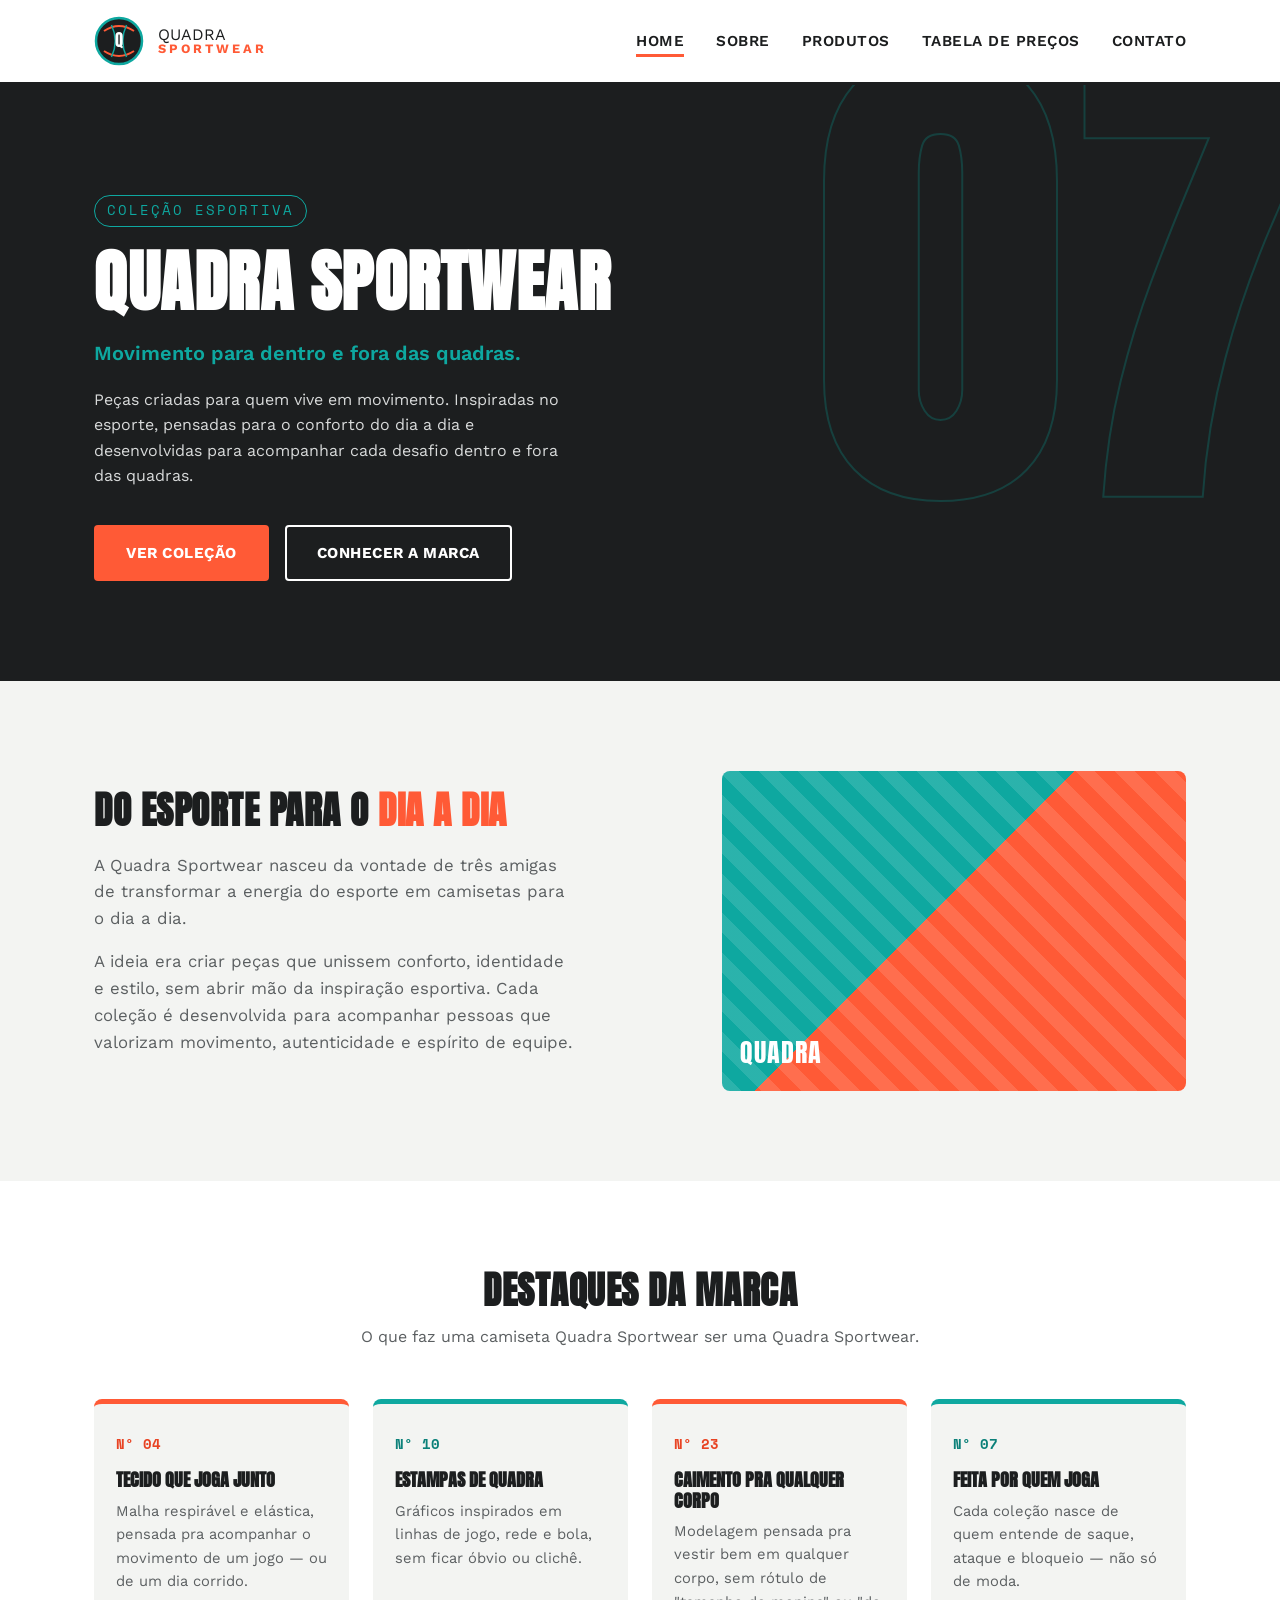
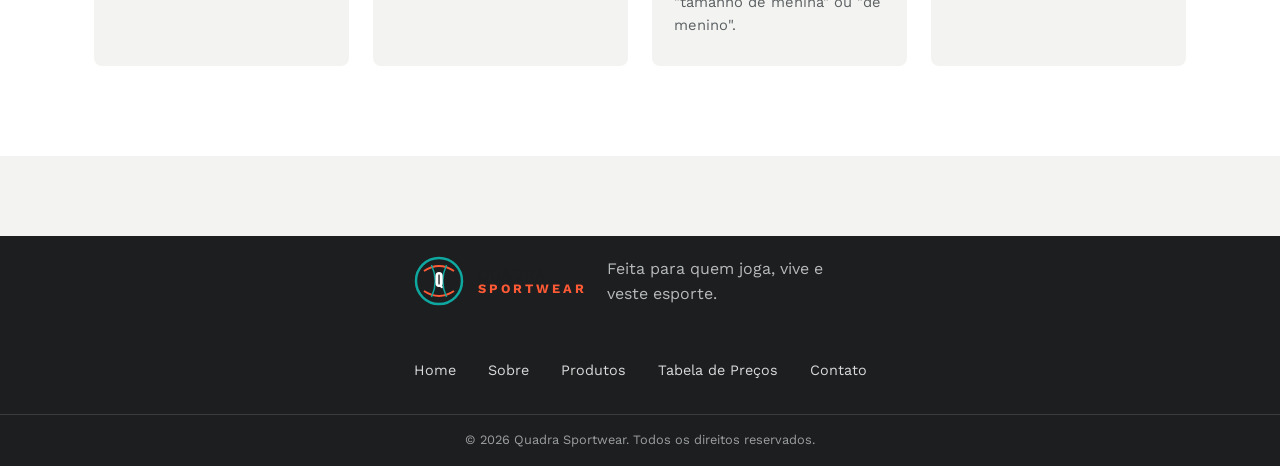
==== commit db8d75e6: "Ajustes" ====
--- a/index.html
+++ b/index.html
@@ -10,7 +10,7 @@
     <title>Quadra Sportwear — Feita para quem vive o esporte</title>
     <!-- title é o texto que aparece na ABA do navegador -->
     <meta name="description"
-        content="Quadra Co.: camisetas inspiradas no espírito de time, criadas por três amigas apaixonadas por esporte.">
+        content="Quadra Sportwear: camisetas inspiradas no espírito de time, criadas por três amigas apaixonadas por esporte.">
     <!-- description é o textinho que aparece no Google quando alguém pesquisa pela marca -->
     <link rel="stylesheet" href="style.css">
     <!-- aqui a página "puxa" o arquivo style.css — sem essa linha, NADA do CSS funcionaria -->
@@ -86,7 +86,7 @@
                 <div class="hero-inner">
                     <span class="hero-eyebrow">Coleção esportiva</span>
                     <!-- "eyebrow" é o nome comum pra esse textinho pequeno ACIMA do título principal -->
-                    <h1>Quadra Co.</h1>
+                    <h1>Quadra Sportwear</h1>
                     <!-- <h1> = título de MAIOR importância da página (só deve ter um h1 por página) -->
                     <p class="hero-slogan">
                         Movimento para dentro e fora das quadras.
--- a/style.css
+++ b/style.css
@@ -140,10 +140,7 @@
 }
 
 .logo-text span {
-  font-family: var(--font-display);
-  font-size: 1.4rem;
-  color: var(--white);
-  letter-spacing: 1px;
+ color: var(--graphite);
 }
 
 .logo-text strong {
@@ -291,7 +288,7 @@
   text-align: center;
   font-size: 0.8rem;
   color: #9C9F9F;
-  padding: 15px -10;
+  padding: 15px 0;
 }
  
 /* =========================================================
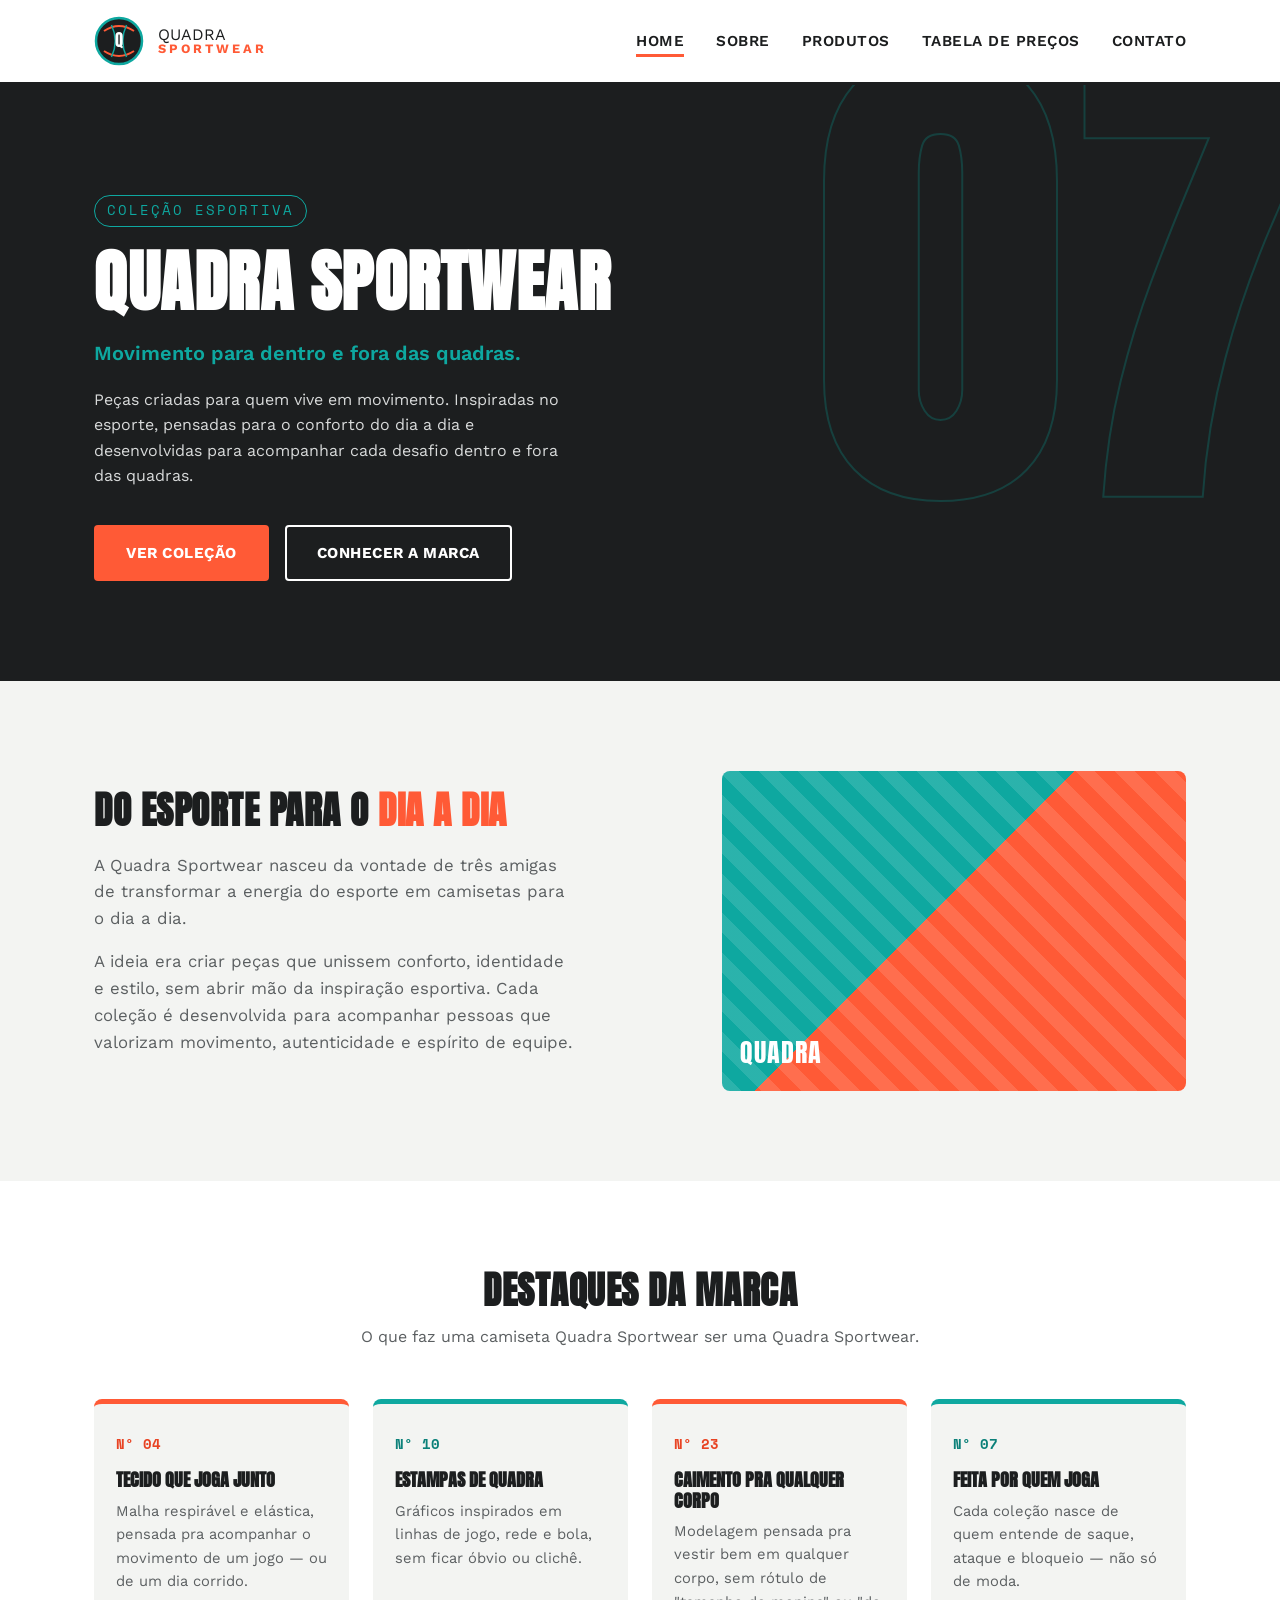
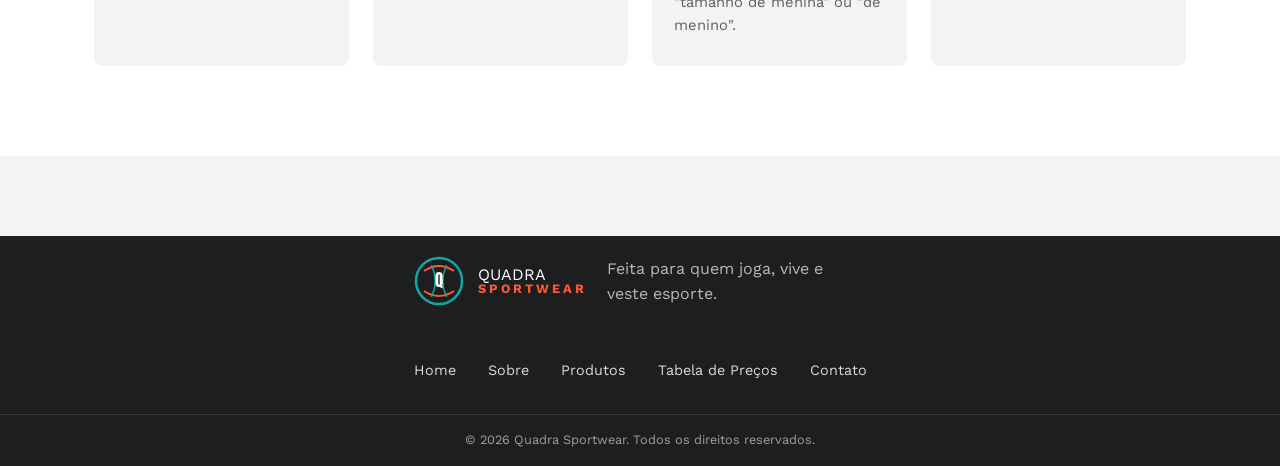
==== commit 93e3fa54: "comentários" ====
--- a/index.html
+++ b/index.html
@@ -1,48 +1,95 @@
 <!DOCTYPE html>
+<!-- DOCTYPE: instrução obrigatória que diz pro navegador "isso é HTML5". -->
+
 <html lang="pt-BR">
+<!-- <html> é o elemento raiz que envolve TODO o documento.
+     lang="pt-BR" declara o idioma da página (Português do Brasil). -->
 
 <head>
-    <!-- tudo dentro do <head> NÃO aparece visualmente na página — são "configurações" da página -->
+<!-- <head> é o "cabeçalho técnico" da página — o usuário NÃO vê nada daqui. -->
+
     <meta charset="UTF-8">
-    <!-- charset UTF-8 garante que acentos (ç, ã, é...) apareçam certinho, sem caracteres estranhos -->
+    <!-- meta charset define a codificação de caracteres do arquivo.
+         UTF-8 suporta acentos, ç, emojis -->
+
     <meta name="viewport" content="width=device-width, initial-scale=1.0">
-    <!-- viewport é ESSENCIAL pro mobile: diz "use a largura real da tela do celular", sem isso o site fica minúsculo no celular -->
+    <!-- meta viewport é ESSENCIAL para sites responsivos (mobile-friendly).
+         width=device-width → a largura da página se iguala à largura real do dispositivo.
+         initial-scale=1.0 → nenhum zoom inicial aplicado.
+         Sem isso o celular renderiza a página como se fosse um desktop. -->
+
     <title>Quadra Sportwear — Feita para quem vive o esporte</title>
-    <!-- title é o texto que aparece na ABA do navegador -->
+    <!-- <title> define o texto que aparece na aba do navegador -->
+
     <meta name="description"
         content="Quadra Sportwear: camisetas inspiradas no espírito de time, criadas por três amigas apaixonadas por esporte.">
-    <!-- description é o textinho que aparece no Google quando alguém pesquisa pela marca -->
+    <!-- meta description é o parágrafo resumo que o Google exibe abaixo do título nos resultados de busca. -->
+
     <link rel="stylesheet" href="style.css">
-    <!-- aqui a página "puxa" o arquivo style.css — sem essa linha, NADA do CSS funcionaria -->
+    <!-- <link rel="stylesheet"> carrega um arquivo CSS externo.
+         href="style.css" é o caminho do arquivo (na mesma pasta do HTML). -->
+
 </head>
 
 <body>
-    <!-- tudo dentro do <body> é o que realmente aparece na tela -->
-
-    <!-- ============ HEADER ============ -->
+<!-- <body> contém TUDO que é visível na tela para o usuário. -->
+
+    <!-- HEADER — Cabeçalho do site com logo e navegação -->
     <header class="site-header">
-        <!-- <header> = tag semântica do HTML5 que indica "isso é o topo/cabeçalho do site" -->
+    <!-- <header> cabeçalho do site ou de uma seção. -->
+
         <div class="container header-inner">
-            <!-- <div> é uma "caixa" genérica, usada aqui só pra aplicar as classes de layout (.container, .header-inner) -->
+        <!-- <div> é um elemento de bloco genérico SEM significado semântico — serve só para agrupar
+             e aplicar estilos CSS.
+             class="container" → define uma largura máxima e centraliza o conteúdo.
+             class="header-inner" → define o layout interno do cabeçalho. -->
+
             <a href="index.html" class="logo">
-                <!-- clicar no logo leva pra Home (index.html) -->
-                <svg class="logo-badge" viewBox="0 0 100 100" xmlns="http://www.w3.org/2000/svg" role="img"
-                    aria-label="Logotipo Quadra Sportwear">
+            <!-- <a href="index.html"> é um link. Clicar nele navega para a página inicial (index.html).
+                 class="logo" permite estilizar este link como logo no CSS. -->
+
+                <svg class="logo-badge" viewBox="0 0 100 100" xmlns="http://www.w3.org/2000/svg"
+                    >
+                <!-- <svg> é um gráfico vetorial embutido diretamente no HTML.
+                     SVG (Scalable Vector Graphics) é desenhado com código.
+                     viewBox="0 0 100 100" → define o sistema de coordenadas interno do SVG (começa em x=0,y=0 e tem 100 unidades de largura e altura).
+                     xmlns → namespace obrigatório para SVG embutido em HTML.-->
 
                     <circle cx="50" cy="50" r="46" fill="var(--graphite)" stroke="var(--teal)" stroke-width="5" />
+                    <!-- <circle> desenha um círculo.
+                         cx="50" cy="50" → centro do círculo nas coordenadas x=50, y=50 (centro do viewBox).
+                         r="46" → raio de 46.
+                         fill="var(--graphite)" → cor de preenchimento usando variável CSS (definida no :root do CSS).
+                         stroke="var(--teal)" → cor da borda.
+                         stroke-width="5" → espessura da borda. -->
 
                     <path d="M20 30 Q50 10 80 30" fill="none" stroke="var(--coral)" stroke-width="4" />
+                    <!-- <path> desenha formas livres com um mini-linguagem de comandos (o atributo d).
+                         M20 30 → Move (mova o "lápis") para x=20, y=30 sem desenhar.
+                         Q50 10 80 30 → Curva quadrática de Bézier: ponto de controle x=50,y=10, destino x=80,y=30.
+                         fill="none" → sem preenchimento (só o contorno).
+                         stroke="var(--coral)" → cor da linha (coral, definida como variável CSS). -->
 
                     <path d="M20 70 Q50 90 80 70" fill="none" stroke="var(--coral)" stroke-width="4" />
+                    <!-- Mesma lógica do path anterior, mas desenhando a curva inferior do logo.
+                         M20 70 → posição inicial mais abaixo.
+                         Q50 90 80 70 → curva que desce para y=90 no meio (ponto de controle) e volta a y=70. -->
 
                     <path d="M35 18 Q50 50 35 82" fill="none" stroke="var(--teal)" stroke-width="3" />
+                    <!-- Linha curva vertical do lado esquerdo do logo (cor teal/verde-azul). -->
 
                     <path d="M65 18 Q50 50 65 82" fill="none" stroke="var(--teal)" stroke-width="3" />
-
-                    <text x="50" y="61" text-anchor="middle" font-family="Anton, Arial Black, sans-serif" font-size="34"
-                        fill="#FFFFFF">
+                    <!-- Linha curva vertical do lado direito, simétrica à anterior. -->
+
+                    <text x="50" y="61" text-anchor="middle"
+                          font-family="Anton, Arial Black, sans-serif" font-size="34" fill="#FFFFFF">
                         Q
                     </text>
+                    <!-- <text> dentro do SVG renderiza texto vetorial.
+                         x="50" y="61" → posição do texto (x=centro, y=baseline da letra).
+                         text-anchor="middle" → centraliza o texto horizontalmente em torno do ponto x.
+                         font-family → lista de fontes em ordem de preferência (fallback).
+                         fill="#FFFFFF" → cor branca para o texto. -->
 
                 </svg>
 
@@ -50,69 +97,139 @@
                     QUADRA
                     <strong>SPORTWEAR</strong>
                 </span>
-            </a>
+                <!-- <span> agrupa o texto do logo para estilização.
+                     <strong> indica texto de forte importância. -->
+
+            </a> <!-- fecha o <a href="index.html" class="logo"> -->
 
             <input type="checkbox" id="nav-toggle" class="nav-toggle-input">
-            <!-- checkbox ESCONDIDA (o CSS faz isso) que guarda se o menu mobile está aberto (marcada) ou fechado (desmarcada) -->
+            <!-- É um <input type="checkbox"> que fica ESCONDIDO visualmente (via CSS: display:none ou opacity:0).
+                 Quando marcada (checked) → menu aberto. Quando desmarcada → menu fechado.
+                 O CSS usa o seletor :checked para mostrar/esconder a <nav>.
+                 id="nav-toggle" é o identificador único, referenciado pelo label abaixo. -->
+
             <label for="nav-toggle" class="nav-toggle-label" aria-label="Abrir menu">
-                <!-- o for="nav-toggle" liga esse label à checkbox de cima: clicar no ícone "marca/desmarca" a checkbox -->
+            <!-- <label> associado ao input acima via for="nav-toggle" (deve bater com o id do input).
+                 Clicar em qualquer parte deste label automaticamente marca/desmarca o checkbox.
+                 aria-label="Abrir menu" → texto para leitores de tela, já que o label não tem texto visível.
+                 É o elemento visível que o usuário clica para abrir o menu no celular. -->
+
                 <span></span><span></span><span></span>
-                <!-- os 3 <span> vazios são os 3 risquinhos do ícone de hambúrguer (o CSS estiliza cada um) -->
+                <!-- Três <span> vazios representam as 3 linhas do ícone (☰).
+                     O CSS transforma cada span em uma linha horizontal e, quando o menu está aberto,
+                     as linhas se animam para formar um X (✕). -->
+
             </label>
 
             <nav class="main-nav" aria-label="Navegação principal">
-                <!-- <nav> = tag semântica indicando "aqui tem os links de navegação do site" -->
+            <!-- <nav> é tag semântica HTML5 para blocos de links de navegação.
+                 aria-label="Navegação principal" distingue este nav de outros na página. -->
+
                 <ul>
+                <!-- <ul> = lista não ordenada: Itens sem numeração.-->
+
                     <li><a href="index.html" class="active">Home</a></li>
-                    <!-- class="active" marca visualmente (linha coral embaixo) que estamos NA página Home -->
+                    <!-- <li> = item de lista.
+                         <a href="index.html"> → link que leva à página inicial.
+                         class="active" → marca visualmente (sublinhado coral) que o usuário ESTÁ nessa página.-->
+
                     <li><a href="sobre.html">Sobre</a></li>
                     <li><a href="produtos.html">Produtos</a></li>
                     <li><a href="precos.html">Tabela de Preços</a></li>
                     <li><a href="contato.html">Contato</a></li>
+                    <!-- Os demais itens seguem o mesmo padrão: <li> → <a href="arquivo.html">texto</a>.
+                         Os hrefs são caminhos relativos — o navegador procura esses arquivos
+                         na mesma pasta do index.html. -->
+
                 </ul>
             </nav>
-        </div>
+
+        </div> <!-- fecha .container.header-inner -->
     </header>
 
+    <!-- MAIN — Conteúdo principal da página -->
+
     <main>
-        <!-- <main> = tag semântica indicando "aqui está o CONTEÚDO principal da página" (nem header, nem footer) -->
-
-        <!-- ============ HERO ============ -->
+    <!-- <main> CONTEÚDO PRINCIPAL da página.
+         Só deve haver um <main> por página. -->
+
+        <!-- SEÇÃO HERO — Banner principal com chamada para ação -->
+
         <section class="hero">
-            <!-- <section> = um "bloco" de conteúdo com um tema próprio (aqui: o banner principal) -->
+        <!-- <section> agrupar conteúdo com um tema próprio.
+             class="hero" → o CSS usa essa classe para estilizar o banner principal. -->
+
             <span class="hero-number" aria-hidden="true">07</span>
-            <!-- aria-hidden="true" diz pra leitores de tela IGNORAREM esse elemento — ele é só decoração visual -->
+            <!-- <span> inline usado para exibir o número decorativo "07" no fundo.
+                 aria-hidden="true" → MUITO IMPORTANTE: diz aos leitores de tela para IGNORAR
+                 completamente este elemento. É só decoração visual, não tem significado de conteúdo.
+                 Sem aria-hidden, um leitor de tela leria "07" no meio da página sem contexto. -->
+
             <div class="container">
+            <!-- <div class="container"> → caixa centralizadora do conteúdo.
+                 O CSS define que .container tem largura máxima e fica centrada
+                 com margin: 0 auto. Padrão comum em layouts web. -->
+
                 <div class="hero-inner">
+                <!-- Div de agrupamento, usada para layout interno do hero. -->
+
                     <span class="hero-eyebrow">Coleção esportiva</span>
-                    <!-- "eyebrow" é o nome comum pra esse textinho pequeno ACIMA do título principal -->
+                    <!-- "Eyebrow" nome do design para o textinho pequeno
+                         que aparece ACIMA do título principal.
+                         Geralmente em caixa alta, cor de destaque, tamanho pequeno. -->
+
                     <h1>Quadra Sportwear</h1>
-                    <!-- <h1> = título de MAIOR importância da página (só deve ter um h1 por página) -->
+                    <!-- <h1> é o título de MAIOR hierarquia da página. -->
+
                     <p class="hero-slogan">
                         Movimento para dentro e fora das quadras.
                     </p>
+                    <!-- <p> = parágrafo. Elemento de bloco para textos.
+                         class="hero-slogan" → estiliza este parágrafo como slogan. -->
 
                     <p class="hero-text">
                         Peças criadas para quem vive em movimento. Inspiradas no esporte,
                         pensadas para o conforto do dia a dia e desenvolvidas para acompanhar
                         cada desafio dentro e fora das quadras.
                     </p>
+                    <!-- Parágrafo com o texto descritivo do hero. 
+                        class="hero-text" controla o estilo (tamanho, cor, espaçamento) separado do slogan. -->
+
                     <div class="hero-actions">
+                    <!-- <div> de agrupamento para os botões de ação. -->
+
                         <a href="produtos.html" class="btn btn-primary">Ver coleção</a>
-                        <!-- botão de ação principal (cor sólida coral) -->
+                        <!-- Link estilizado como BOTÃO primário.
+                             Usa <a> em vez de <button> porque o elemento navega para outra página.
+                             class="btn btn-primary" → aplica estilos de botão principal do CSS. -->
+
                         <a href="sobre.html" class="btn btn-outline">Conhecer a marca</a>
-                        <!-- botão secundário (só contorno, sem fundo) -->
+                        <!-- Botão secundário.
+                             Hierarquia visual: btn-primary chama mais atenção que btn-outline,
+                             indicando qual ação é mais importante para o negócio. -->
+
                     </div>
                 </div>
             </div>
         </section>
 
-        <!-- ============ APRESENTAÇÃO DA EMPRESA ============ -->
+        <!-- SEÇÃO APRESENTAÇÃO — Texto sobre a empresa + elemento gráfico -->
+
         <section class="apresentacao">
+        <!-- Tema próprio: apresentação da empresa.
+             Cada <section> representa um bloco de conteúdo distinto na página. -->
+
             <div class="container apresentacao-grid">
-                <!-- .apresentacao-grid é o que o CSS usa pra colocar texto e gráfico em 2 colunas -->
+            <!-- apresentacao-grid → o CSS usa CSS Grid ou Flexbox para dividir 
+                 esta div em 2 colunas: texto à esquerda, gráfico à direita. -->
+
                 <div>
+                <!-- Div sem classe específica que contém o texto da apresentação. -->
+
                     <h2>Do esporte para o <span>dia a dia</span></h2>
+                    <!-- <h2> é o título de segundo nível.
+                         O <span> dentro do h2 existe para estilizar uma palavra diferente
+                         (cor coral). -->
 
                     <p>
                         A Quadra Sportwear nasceu da vontade de três amigas de transformar
@@ -125,71 +242,105 @@
                         para acompanhar pessoas que valorizam movimento, autenticidade e
                         espírito de equipe.
                     </p>
-                </div>
+
+                </div>
+
                 <div class="apresentacao-grafico" aria-hidden="true"></div>
-                <!-- essa div está VAZIA de propósito: o gradiente, as listras e o texto "QUADRA" são
-             desenhados 100% pelo CSS (::before e ::after), não precisam de conteúdo HTML aqui -->
+                <!-- Div PROPOSITALMENTE VAZIA de conteúdo HTML.
+                     Todo o elemento gráfico (gradiente, listras, texto "QUADRA") é criado
+                     100% pelo CSS usando os pseudo-elementos ::before e ::after.
+                     aria-hidden="true" → como é decoração pura, leitores de tela ignoram. -->
+
             </div>
         </section>
 
-        <!-- ============ DESTAQUES DA MARCA ============ -->
+        <!-- SEÇÃO DESTAQUES — Cards com diferenciais da marca -->
+
         <section class="destaques">
+        <!-- Terceira seção da página. -->
+
             <div class="container">
+
                 <div class="destaques-header">
+                <!-- Div que agrupa o título e subtítulo desta seção,
+                     separado do grid de cards para controle de layout independente. -->
+
                     <h2>Destaques da marca</h2>
                     <p>O que faz uma camiseta Quadra Sportwear ser uma Quadra Sportwear.</p>
-                </div>
+
+                </div>
+
                 <div class="destaques-grid">
-                    <!-- cada <article> abaixo é um "card" de destaque — article = conteúdo que faz sentido sozinho -->
+                <!-- destaques-grid → CSS Grid que organiza os cards em colunas. -->
+
                     <article class="destaque-card">
+                    <!-- <article> conteúdo que FAZ SENTIDO SOZINHO, independente do resto da página. 
+                         Aqui cada card de destaque é um <article> porque tem título e texto próprios.
+                         class="destaque-card" → estilização visual do card no CSS. -->
+
                         <span class="destaque-numero">Nº 04</span>
+                        <!-- Número decorativo do card (estilo "número de jogador").
+                             É <span> porque é texto inline sem hierarquia semântica especial. -->
+
                         <h3>Tecido que joga junto</h3>
+                        <!-- <h3> é o terceiro nível de título. -->
+
                         <p>Malha respirável e elástica, pensada pra acompanhar o movimento de um jogo — ou de um dia
                             corrido.</p>
+
                     </article>
+
                     <article class="destaque-card">
                         <span class="destaque-numero">Nº 10</span>
                         <h3>Estampas de quadra</h3>
                         <p>Gráficos inspirados em linhas de jogo, rede e bola, sem ficar óbvio ou clichê.</p>
                     </article>
+
                     <article class="destaque-card">
                         <span class="destaque-numero">Nº 23</span>
                         <h3>Caimento pra qualquer corpo</h3>
                         <p>Modelagem pensada pra vestir bem em qualquer corpo, sem rótulo de "tamanho de menina" ou "de
                             menino".</p>
                     </article>
+
                     <article class="destaque-card">
                         <span class="destaque-numero">Nº 07</span>
                         <h3>Feita por quem joga</h3>
                         <p>Cada coleção nasce de quem entende de saque, ataque e bloqueio — não só de moda.</p>
                     </article>
+                    <!-- Os 4 cards seguem exatamente o mesmo padrão de estrutura. -->
+
                 </div>
             </div>
         </section>
+
     </main>
 
-    <!-- ============ FOOTER ============ -->
+    <!-- FOOTER — Rodapé com logo, nav secundária e copyright -->
+
     <footer class="site-footer">
-        <!-- <footer> = tag semântica indicando "isso é o rodapé do site" -->
+    <!-- <footer> rodapé do site ou de uma seção. -->
+
         <div class="container footer-inner">
+        <!-- footer-inner → Flexbox para organizar logo e nav lado a lado. -->
+
             <div class="footer-brand">
+            <!-- Agrupa o logo e o tagline do rodapé. -->
 
                 <div class="logo">
-                    <svg class="logo-badge" viewBox="0 0 100 100" xmlns="http://www.w3.org/2000/svg" role="img"
-                        aria-label="Logotipo Quadra Sportwear">
+                <!-- REPETIÇÃO do logo do header. -->
+
+                    <svg class="logo-badge" viewBox="0 0 100 100" xmlns="http://www.w3.org/2000/svg"
+                         role="img" aria-label="Logotipo Quadra Sportwear">
+                    <!-- SVG idêntico ao do header. -->
 
                         <circle cx="50" cy="50" r="46" fill="var(--graphite)" stroke="var(--teal)" stroke-width="5" />
-
                         <path d="M20 30 Q50 10 80 30" fill="none" stroke="var(--coral)" stroke-width="4" />
-
                         <path d="M20 70 Q50 90 80 70" fill="none" stroke="var(--coral)" stroke-width="4" />
-
                         <path d="M35 18 Q50 50 35 82" fill="none" stroke="var(--teal)" stroke-width="3" />
-
                         <path d="M65 18 Q50 50 65 82" fill="none" stroke="var(--teal)" stroke-width="3" />
-
-                        <text x="50" y="61" text-anchor="middle" font-family="Anton, Arial Black, sans-serif"
-                            font-size="34" fill="#FFFFFF">
+                        <text x="50" y="61" text-anchor="middle"
+                              font-family="Anton, Arial Black, sans-serif" font-size="34" fill="#FFFFFF">
                             Q
                         </text>
 
@@ -199,15 +350,25 @@
                         <span>QUADRA</span>
                         <strong>SPORTWEAR</strong>
                     </div>
+                    <!-- Diferença sutil do header: aqui logo-text usa <div> em vez de <span>.
+                         O <span> e <strong> dentro
+                         funcionam da mesma forma que no header. -->
+
                 </div>
 
                 <p class="footer-tagline">
                     Feita para quem joga, vive e veste esporte.
                 </p>
+                <!-- Tagline (slogan curto) da marca no rodapé.
+                     É um <p> porque é um parágrafo de texto separado. -->
 
             </div>
 
             <nav class="footer-nav" aria-label="Links do rodapé">
+            <!-- Segundo <nav> da página. O aria-label "Links do rodapé" diferencia este
+                 da navegação principal.
+                 Sem aria-label diferente, seria ambíguo qual nav é qual. -->
+
                 <ul>
                     <li><a href="index.html">Home</a></li>
                     <li><a href="sobre.html">Sobre</a></li>
@@ -215,11 +376,17 @@
                     <li><a href="precos.html">Tabela de Preços</a></li>
                     <li><a href="contato.html">Contato</a></li>
                 </ul>
+                <!-- Repete os mesmos links do menu principal. -->
+
             </nav>
         </div>
+
         <p class="footer-copy">© 2026 Quadra Sportwear. Todos os direitos reservados.</p>
+        <!-- Texto de copyright. Fica FORA do .container para poder ter fundo diferente ou
+             ficar centralizado na largura total da tela.
+             © é a entidade HTML para o símbolo de copyright (©). -->
+
     </footer>
 
 </body>
-
 </html>
--- a/style.css
+++ b/style.css
@@ -1,14 +1,10 @@
-/* =========================================================
-   QUADRA CO. — Estilos de Identidade + Home + Sobre
-   Responsável: Pessoa 1
-   Obs. para o time: as classes .site-header, .site-footer,
-   .btn, .container e as variáveis de cor abaixo são a "base"
-   visual do site inteiro — usem elas nas páginas de vocês
-   pra manter a identidade igual em todo o site.
-   ========================================================= */
-
 /* ---------- Fontes ---------- */
 @import url('https://fonts.googleapis.com/css2?family=Anton&family=Space+Mono:wght@400;700&family=Work+Sans:wght@400;500;600;700&display=swap');
+/* @import busca fontes externas direto do Google Fonts antes de qualquer outra regra do arquivo.
+   Estamos carregando 3 famílias de uma vez só (separadas por &): Anton, Space Mono e Work Sans.
+   :wght@400;700 → diz quais "pesos" (espessuras) da fonte Space Mono vamos usar: 400 (normal) e 700 (negrito).
+   display=swap → enquanto a fonte não carrega, o navegador mostra uma fonte padrão no lugar
+   (em vez de deixar o texto invisível), e troca pela fonte certa assim que ela terminar de carregar. */
 
 /* ---------- Tokens de marca ---------- */
 /* :root é a "raiz" do documento. Aqui a gente cria VARIÁVEIS CSS
@@ -24,14 +20,14 @@
   --graphite-soft: #5B5F61;/* cinza médio, usado em textos secundários (menos importantes) */
   --bg: #F3F4F2;           /* cor de fundo clara do site */
   --white: #FFFFFF;        /* branco puro */
- 
+
   --font-display: 'Anton', sans-serif;    /* fonte dos títulos grandes */
   --font-body: 'Work Sans', sans-serif;   /* fonte do texto corrido */
   --font-mono: 'Space Mono', monospace;   /* fonte dos números/tags */
- 
+
   --container-w: 1140px;   /* largura máxima do conteúdo (pra não ficar gigante em tela enorme) */
 }
- 
+
 /* ---------- Reset básico ---------- */
 /* Navegadores aplicam margem/espaçamento "padrão" diferente em cada
    elemento. O * seleciona TUDO na página e zera isso, pra gente
@@ -41,11 +37,11 @@
   padding: 0;            /* zera o padding (espaço DENTRO do elemento) de tudo */
   box-sizing: border-box; /* faz padding/borda entrarem DENTRO da largura definida, não somar a ela */
 }
- 
+
 html {
   scroll-behavior: smooth; /* quando clica num link "#algo", rola a página suavemente em vez de pular seco */
 }
- 
+
 body {
   font-family: var(--font-body); /* usa a fonte Work Sans como padrão em todo o site */
   color: var(--graphite);        /* cor do texto: grafite (quase preto) */
@@ -53,40 +49,40 @@
   line-height: 1.6;              /* espaço entre linhas do texto (1.6x o tamanho da fonte = mais respirado) */
   -webkit-font-smoothing: antialiased; /* deixa a fonte com bordas mais suaves em telas Apple/Chrome */
 }
- 
+
 img, svg {
   display: block;     /* tira o espacinho fantasma que imagem/svg tem por padrão embaixo */
   max-width: 100%;     /* imagem nunca fica maior que o espaço do elemento pai (evita "vazar" da tela) */
 }
- 
+
 a {
   color: inherit;          /* link usa a MESMA cor do texto ao redor, não o azul/roxo padrão do navegador */
   text-decoration: none;   /* tira o sublinhado padrão dos links */
 }
- 
+
 ul {
   list-style: none; /* tira as bolinhas/marcadores padrão de listas (<ul><li>) */
 }
- 
+
 h1, h2, h3 {
   font-family: var(--font-display); /* todos os títulos usam a fonte Anton */
   text-transform: uppercase;        /* força todo título a aparecer em CAIXA ALTA */
   letter-spacing: 0.5px;            /* espaço extra entre as letras (deixa mais "estiloso") */
   line-height: 1.1;                 /* linhas mais coladas (bom pra título grande) */
 }
- 
+
 .container {
   width: 100%;                  /* ocupa 100% da tela disponível... */
   max-width: var(--container-w);/* ...mas nunca passa de 1140px de largura */
   margin: 0 auto;                /* margin "auto" nas laterais = centraliza o bloco na página */
   padding: 0 24px;               /* respiro de 24px nas laterais (pra não colar nas bordas da tela) */
 }
- 
+
 :focus-visible {
   outline: 3px solid var(--teal); /* quando navega pelo TAB do teclado, mostra um contorno verde-água */
   outline-offset: 2px;            /* afasta um pouquinho o contorno do elemento (visual mais limpo) */
 }
- 
+
 /* ---------- Botões (uso geral no site) ---------- */
 .btn {
   display: inline-block;        /* botão se comporta como bloco, mas fica na mesma linha de outros elementos */
@@ -107,7 +103,7 @@
 .btn:hover {
   transform: translateY(-2px); /* :hover = quando o mouse passa por cima. Aqui sobe o botão 2px (efeito "flutuar") */
 }
- 
+
 .btn-primary {
   background: var(--coral); /* fundo coral = botão de ação principal ("Ver coleção") */
   color: var(--white);
@@ -115,7 +111,7 @@
 .btn-primary:hover {
   background: var(--coral-dark); /* escurece o coral quando passa o mouse, dando feedback visual */
 }
- 
+
 .btn-outline {
   background: transparent;     /* sem fundo, só borda */
   border-color: var(--white);  /* borda branca */
@@ -125,37 +121,45 @@
   background: var(--white);    /* no hover, inverte: fundo fica branco */
   color: var(--graphite);      /* e o texto fica escuro, pra continuar legível */
 }
- 
+
 /* ---------- Logo (badge usado no header e footer) ---------- */
+/* Estas 5 regras controlam como o logo (ícone SVG + texto "QUADRA SPORTWEAR")
+   se organiza. Elas são usadas tanto no header quanto no footer, por isso
+   ficam aqui numa seção compartilhada em vez de dentro de .site-header
+   ou .site-footer. */
 .logo {
-  display: flex;
-  align-items: center;
-  gap: 14px;
+  display: flex;          /* coloca o SVG do ícone e o texto lado a lado (em linha) */
+  align-items: center;    /* centraliza ícone e texto verticalmente um em relação ao outro */
+  gap: 14px;               /* espaço de 14px entre o ícone e o texto do logo */
 }
 
 .logo-text {
-  display: flex;
-  flex-direction: column;
-  line-height: 1;
+  display: flex;             /* permite empilhar "QUADRA" e "SPORTWEAR" um sobre o outro (no footer) */
+  flex-direction: column;    /* organiza os itens internos em coluna (de cima pra baixo) */
+  line-height: 1;             /* linhas bem coladas, sem respiro extra entre "QUADRA" e "SPORTWEAR" */
 }
 
 .logo-text span {
- color: var(--graphite);
+  color: var(--graphite);   /* a palavra "QUADRA" (dentro de <span>) usa a cor grafite (quase preto) */
+}
+
+.site-footer .logo-text span {
+  color: var(--white);
 }
 
 .logo-text strong {
-  font-family: var(--font-body);
-  font-size: 0.8rem;
-  letter-spacing: 3px;
-  color: var(--coral);
+  font-family: var(--font-body); /* "SPORTWEAR" usa a fonte de texto corrido, não a fonte de título */
+  font-size: 0.8rem;              /* tamanho menor, já que é um complemento do nome principal */
+  letter-spacing: 3px;            /* espaçamento largo entre as letras, dando um ar mais "técnico/esportivo" */
+  color: var(--coral);            /* "SPORTWEAR" em coral, pra criar contraste de cor com "QUADRA" */
 }
 
 .logo-badge {
-    width: 50px;
-    height: 50px;
-    flex-shrink: 0;
-}
- 
+  width: 50px;        /* tamanho fixo do ícone SVG do logo */
+  height: 50px;
+  flex-shrink: 0;     /* impede que o ícone "encolha" se o espaço disponível ficar pequeno (mantém o tamanho) */
+}
+
 /* =========================================================
    HEADER / NAV (compartilhado em todas as páginas)
    ========================================================= */
@@ -166,7 +170,7 @@
   top: 0;            /* define ONDE ele cola: a 0px do topo */
   z-index: 100;      /* garante que o header fique por CIMA de outros elementos (camada de cima) */
 }
- 
+
 .header-inner {
   display: flex;                  /* logo e menu lado a lado */
   align-items: center;            /* centralizados verticalmente */
@@ -174,12 +178,12 @@
   padding-top: 16px;
   padding-bottom: 16px;
 }
- 
+
 .main-nav ul {
   display: flex; /* os links do menu ficam em LINHA (um do lado do outro) em vez de empilhados */
   gap: 32px;      /* espaço de 32px entre cada link do menu */
 }
- 
+
 .main-nav a {
   font-weight: 600;
   font-size: 0.95rem;
@@ -189,17 +193,17 @@
   border-bottom: 3px solid transparent; /* linha embaixo do link, invisível até o hover/active */
   transition: border-color 0.2s ease, color 0.2s ease;
 }
- 
+
 .main-nav a:hover,
 .main-nav a.active {
   border-color: var(--coral); /* mostra a linha coral embaixo do link quando passa o mouse OU quando é a página atual */
 }
- 
+
 /* Toggle mobile (funciona sem JS; Pessoa 3 pode evoluir depois) */
 .nav-toggle-input {
   display: none; /* esconde a checkbox (ela só existe "por trás" pra guardar o estado aberto/fechado do menu) */
 }
- 
+
 .nav-toggle-label {
   display: none;      /* esconde o ícone de "hamburguer" (3 risquinhos) no computador */
   flex-direction: column; /* organiza os 3 risquinhos um embaixo do outro */
@@ -208,12 +212,12 @@
   padding: 6px;
 }
 .nav-toggle-label span {
-  width: 26px;
-  height: 3px;
-  background: var(--graphite);
-  border-radius: 2px;
-}
- 
+  width: 26px;                  /* largura de cada risquinho do ícone hambúrguer */
+  height: 3px;                  /* altura bem fina, pra parecer uma linha */
+  background: var(--graphite);  /* cor escura, igual ao resto dos ícones/textos do header */
+  border-radius: 2px;           /* pontas levemente arredondadas em cada risquinho */
+}
+
 /* =========================================================
    FOOTER (compartilhado em todas as páginas)
    ========================================================= */
@@ -222,50 +226,50 @@
   color: var(--white);
   margin-top: 80px; /* espaço grande ANTES do footer, separando do conteúdo */
 }
- 
+
 .footer-inner {
-  display: flex;
-  flex-direction: column;
-  align-items: center;
-  gap: 50px;
+  display: flex;             /* organiza marca, navegação e redes sociais do footer */
+  flex-direction: column;    /* empilhados de cima pra baixo (marca → links → redes sociais) */
+  align-items: center;       /* tudo centralizado horizontalmente */
+  gap: 50px;                  /* espaço generoso entre cada bloco do footer */
 
   padding-top: 20px;
   padding-bottom: 32px;
 }
- 
+
 .footer-brand {
-  display: flex;
-  align-items: center;
-  justify-content: center;
-  gap: 20px;
+  display: flex;             /* coloca o logo e a tagline lado a lado */
+  align-items: center;       /* centralizados verticalmente entre si */
+  justify-content: center;   /* centralizados horizontalmente dentro do bloco */
+  gap: 20px;                  /* espaço entre o logo e o texto da tagline */
 }
 
 .footer-tagline {
-  margin: 0;
-  max-width: 260px;
-  color: #B7BABA;
+  margin: 0;                  /* remove margem padrão do <p>, já que o gap do .footer-brand cuida do espaçamento */
+  max-width: 260px;            /* limita a largura do texto, pra não esticar e quebrar mal em linhas longas */
+  color: #B7BABA;              /* cinza claro — legível sobre o fundo escuro do footer, mas discreto */
   font-size: 1rem;
 }
- 
+
 .footer-nav ul {
-  display: flex;
+  display: flex;             /* links do footer ficam em linha (lado a lado) */
   flex-direction: row;
-  gap: 32px;
-  flex-wrap: wrap;
-  justify-content: center;
+  gap: 32px;                   /* mesmo espaçamento usado no menu principal, pra manter consistência visual */
+  flex-wrap: wrap;             /* se a tela for estreita e não couber tudo numa linha, quebra pra próxima */
+  justify-content: center;     /* centraliza os links horizontalmente */
 }
 
 .footer-nav a {
-  font-size: 0.9rem;
-  color: #D8DADA;
+  font-size: 0.9rem;   /* texto um pouco menor que o menu principal, já que o footer é secundário */
+  color: #D8DADA;       /* cinza claro, legível sobre o fundo escuro mas sem competir com o branco puro */
 }
 .footer-nav a:hover {
   color: var(--teal); /* link do footer fica verde-água ao passar o mouse */
 }
- 
+
 .footer-social {
-  display: flex;
-  gap: 14px;
+  display: flex;   /* ícones de redes sociais (ex: "IG", "TT") em linha, lado a lado */
+  gap: 14px;         /* espaço entre cada círculo de rede social */
 }
 .footer-social a {
   width: 38px;
@@ -282,7 +286,7 @@
   background: var(--teal);    /* preenche o círculo de verde-água no hover */
   color: var(--graphite);     /* e escurece o texto de dentro, pra continuar legível */
 }
- 
+
 .footer-copy {
   border-top: 1px solid #3A3D3E; /* linha fina separando o "© 2026..." do resto do footer */
   text-align: center;
@@ -290,7 +294,7 @@
   color: #9C9F9F;
   padding: 15px 0;
 }
- 
+
 /* =========================================================
    HOME — Hero principal
    ========================================================= */
@@ -301,7 +305,7 @@
   overflow: hidden;   /* esconde qualquer parte do número gigante que "vaze" pra fora do banner */
   padding: 110px 0 100px; /* respiro grande em cima (110px) e embaixo (100px) */
 }
- 
+
 .hero-number {
   position: absolute;  /* tira o número do fluxo normal e permite posicionar exatamente onde quiser */
   right: -40px;          /* encosta (e passa um pouco) da borda direita */
@@ -315,13 +319,13 @@
   pointer-events: none;   /* impede que esse número "roube" cliques do mouse (ele é só decoração) */
   user-select: none;      /* impede a pessoa de selecionar/copiar esse texto por engano */
 }
- 
+
 .hero-inner {
   position: relative; /* garante que o texto fique por CIMA do número gigante (não atrás dele) */
   z-index: 1;           /* reforça essa camada acima */
   max-width: 620px;     /* texto não estica até o fim da tela, fica mais legível */
 }
- 
+
 .hero-eyebrow {
   font-family: var(--font-mono);
   font-size: 0.85rem;
@@ -334,61 +338,61 @@
   padding: 4px 12px;
   border-radius: 30px;          /* valor alto = vira formato de pílula/cápsula */
 }
- 
+
 .hero h1 {
   font-size: 4.2rem; /* título GIGANTE — é o nome da marca "QUADRA CO." */
   margin-bottom: 18px;
 }
- 
+
 .hero-slogan {
   font-size: 1.25rem;
   font-weight: 600;
   color: var(--teal); /* slogan em destaque na cor verde-água */
   margin-bottom: 18px;
 }
- 
+
 .hero-text {
   color: #D8DADA;    /* cinza claro (legível sobre fundo escuro, mas menos chamativo que o branco puro) */
   margin-bottom: 36px;
   max-width: 480px;
 }
- 
+
 .hero-actions {
   display: flex;     /* os dois botões ("Ver coleção" e "Conhecer a marca") ficam lado a lado */
   gap: 16px;
   flex-wrap: wrap;   /* se a tela for pequena e não couber os dois na mesma linha, quebra pra próxima */
 }
- 
+
 /* =========================================================
    HOME — Apresentação da empresa
    ========================================================= */
 .apresentacao {
   padding: 90px 0; /* respiro grande em cima e embaixo dessa seção */
 }
- 
+
 .apresentacao-grid {
   display: grid;                       /* grid = organiza em "grade" (colunas e linhas), diferente do flex */
   grid-template-columns: 1.1fr 0.9fr;  /* 2 colunas: a esquerda (texto) um pouco mais larga que a direita (gráfico) */
   gap: 60px;                            /* espaço entre as duas colunas */
   align-items: center;                  /* centraliza as colunas verticalmente uma em relação à outra */
 }
- 
+
 .apresentacao h2 {
   font-size: 2.3rem;
   margin-bottom: 20px;
 }
- 
+
 .apresentacao h2 span {
   color: var(--coral); /* a palavra dentro de <span> (ex: "rua") fica destacada em coral */
 }
- 
+
 .apresentacao p {
   color: var(--graphite-soft);
   font-size: 1.05rem;
   margin-bottom: 16px;
   max-width: 480px;
 }
- 
+
 /* Recorte gráfico decorativo (sem depender de fotos) */
 .apresentacao-grafico {
   position: relative;
@@ -425,7 +429,7 @@
   color: var(--white);
   letter-spacing: 1px;
 }
- 
+
 /* =========================================================
    HOME — Destaques da marca
    ========================================================= */
@@ -433,22 +437,24 @@
   padding: 90px 0;
   background: var(--white); /* fundo branco, diferente do cinza claro do resto da página (separa visualmente a seção) */
 }
- 
+
 .destaques-header {
   text-align: center;
   max-width: 560px;
   margin: 0 auto 50px; /* centraliza o bloco e deixa 50px de espaço embaixo dele */
 }
- 
+
 .destaques-header h2 { font-size: 2.3rem; margin-bottom: 12px; }
+/* ↑ tamanho do título da seção + espaço embaixo dele, antes do parágrafo de apoio */
 .destaques-header p { color: var(--graphite-soft); }
- 
+/* ↑ parágrafo de apoio em cinza médio, pra ficar mais discreto que o título */
+
 .destaques-grid {
   display: grid;
   grid-template-columns: repeat(4, 1fr); /* repete 4 colunas, todas do mesmo tamanho (1fr = "1 fração" igual) */
   gap: 24px; /* espaço entre os cards, tanto na horizontal quanto vertical */
 }
- 
+
 .destaque-card {
   background: var(--bg);
   border-radius: 8px;
@@ -463,7 +469,7 @@
 .destaque-card:hover {
   transform: translateY(-6px); /* sobe o card 6px ao passar o mouse, dando sensação de "destacar" */
 }
- 
+
 .destaque-numero {
   font-family: var(--font-mono);
   font-weight: 700;
@@ -475,18 +481,18 @@
 .destaque-card:nth-child(even) .destaque-numero {
   color: var(--teal-dark); /* o número também muda de cor nos cards pares, acompanhando a faixa do topo */
 }
- 
+
 .destaque-card h3 {
   font-size: 1.15rem;
   margin-bottom: 10px;
   letter-spacing: 0; /* "desliga" o letter-spacing herdado da regra geral de h1/h2/h3, fica mais compacto aqui */
 }
- 
+
 .destaque-card p {
   font-size: 0.92rem;
   color: var(--graphite-soft);
 }
- 
+
 /* =========================================================
    SOBRE — Hero compacto
    ========================================================= */
@@ -494,7 +500,7 @@
   padding: 80px 0 60px;
   text-align: left; /* texto alinhado à esquerda (diferente de seções centralizadas como .destaques-header) */
 }
- 
+
 .hero-sobre-eyebrow {
   font-family: var(--font-mono);
   color: var(--coral-dark);
@@ -502,42 +508,42 @@
   font-size: 0.85rem;
   text-transform: uppercase;
 }
- 
+
 .hero-sobre h1 {
   font-size: 3rem; /* menor que o h1 da Home (4.2rem), porque aqui é um título de página, não o nome da marca */
   margin: 14px 0 16px;
 }
- 
+
 .hero-sobre p {
   color: var(--graphite-soft);
   max-width: 560px;
   font-size: 1.05rem;
 }
- 
+
 /* =========================================================
    SOBRE — História
    ========================================================= */
 .historia {
   padding: 30px 0 90px;
 }
- 
+
 .historia-grid {
   display: grid;
   grid-template-columns: 1fr 0.7fr; /* coluna do texto maior, coluna do "selo/crachá" menor */
   gap: 60px;
   align-items: center;
 }
- 
+
 .historia h2 {
   font-size: 2rem;
   margin-bottom: 18px;
 }
- 
+
 .historia p {
   color: var(--graphite-soft);
   margin-bottom: 16px;
 }
- 
+
 .historia-crest {
   background: var(--graphite);  /* caixa escura, tipo um "selo" da marca */
   border-radius: 8px;
@@ -552,13 +558,13 @@
   height: 90px;
 }
 .historia-crest span {
-  font-family: var(--font-mono);
-  color: var(--teal);
+  font-family: var(--font-mono);   /* texto "FUNDADA POR 3 JOGADORAS" usa a fonte tipo "máquina de escrever" */
+  color: var(--teal);                /* cor verde-água, contrastando com o fundo escuro do crachá */
   font-size: 0.85rem;
-  letter-spacing: 2px;
+  letter-spacing: 2px;                /* letras bem espaçadas, reforçando o ar de "selo/carimbo" */
   text-align: center;
 }
- 
+
 /* =========================================================
    SOBRE — Missão / Visão
    ========================================================= */
@@ -566,56 +572,60 @@
   padding: 90px 0;
   background: var(--white);
 }
- 
+
 .mvv-grid {
   display: grid;
   grid-template-columns: repeat(2, 1fr); /* 2 colunas iguais: Missão do lado da Visão */
   gap: 28px;
 }
- 
+
 .mvv-card {
-  background: var(--bg);
-  border-radius: 8px;
-  padding: 36px 32px;
-}
- 
+  background: var(--bg);   /* fundo claro pro card, contrastando com o fundo branco da seção */
+  border-radius: 8px;       /* cantos arredondados, mesmo padrão visual usado nos outros cards do site */
+  padding: 36px 32px;        /* respiro interno generoso, deixando o texto confortável dentro do card */
+}
+
 .mvv-card.missao { border-left: 6px solid var(--coral); } /* faixa colorida na LATERAL esquerda (não no topo, como os destaques) */
 .mvv-card.visao { border-left: 6px solid var(--teal); }
- 
+
 .mvv-card h3 {
   font-size: 1.4rem;
   margin-bottom: 14px;
 }
 .mvv-card.missao h3 { color: var(--coral-dark); }
+/* ↑ título "Missão" usa coral escuro, combinando com a faixa lateral do mesmo card */
 .mvv-card.visao h3 { color: var(--teal-dark); }
- 
+/* ↑ título "Visão" usa verde-água escuro, combinando com a faixa lateral do mesmo card */
+
 .mvv-card p {
-  color: var(--graphite-soft);
+  color: var(--graphite-soft);  /* texto do parágrafo em cinza médio, igual ao padrão usado no resto do site */
   font-size: 1rem;
 }
- 
+
 /* =========================================================
    SOBRE — Valores
    ========================================================= */
 .valores {
   padding: 90px 0;
 }
- 
+
 .valores-header {
   text-align: center;
   max-width: 560px;
   margin: 0 auto 40px;
 }
 .valores-header h2 { font-size: 2.3rem; margin-bottom: 12px; }
+/* ↑ título "Nossos valores", mesmo padrão de tamanho usado em .destaques-header h2 */
 .valores-header p { color: var(--graphite-soft); }
- 
+/* ↑ subtítulo de apoio em cinza médio */
+
 .valores-lista {
   display: flex;
   flex-wrap: wrap;       /* se não couber todas as "pílulas" numa linha, quebra pra próxima linha */
   justify-content: center;
   gap: 16px;
 }
- 
+
 .valor-pill {
   font-family: var(--font-body);
   font-weight: 600;
@@ -628,14 +638,14 @@
 .valor-pill:nth-child(even) {
   background: var(--teal); /* alterna cor: 1ª/3ª pílula coral, 2ª/4ª verde-água */
 }
- 
+
 /* =========================================================
    RESPONSIVIDADE BÁSICA
    (Pessoa 3 cuida da responsividade completa do site;
    isto garante que Home e Sobre não quebrem no mobile
    enquanto isso.)
    ========================================================= */
- 
+
 /* @media = "só aplique essas regras SE a tela for assim".
    max-width: 900px significa: "telas com até 900px de largura"
    (tablets e parte dos celulares maiores) */
@@ -647,11 +657,11 @@
   .hero-number { font-size: 18rem; top: -20px; } /* número gigante de fundo fica menor, cabendo melhor */
   .hero h1 { font-size: 3rem; } /* título da Home encolhe um pouco */
 }
- 
+
 /* Essa segunda regra é mais restrita: só telas até 700px (celulares) */
 @media (max-width: 700px) {
   .nav-toggle-label { display: flex; } /* mostra o ícone de hamburguer (3 risquinhos) só no celular */
- 
+
   .main-nav {
     display: none;   /* o menu fica ESCONDIDO por padrão no celular... */
     width: 100%;
@@ -673,9 +683,9 @@
        Esse é o truque que faz o menu abrir/fechar SEM JavaScript. */
     display: block;
   }
- 
+
   .header-inner { flex-wrap: wrap; } /* permite o menu mobile quebrar pra segunda linha */
- 
+
   .destaques-grid { grid-template-columns: 1fr; } /* no celular, os 4 cards ficam empilhados, 1 por linha */
   .hero { padding: 80px 0 70px; }
   .hero h1 { font-size: 2.6rem; }
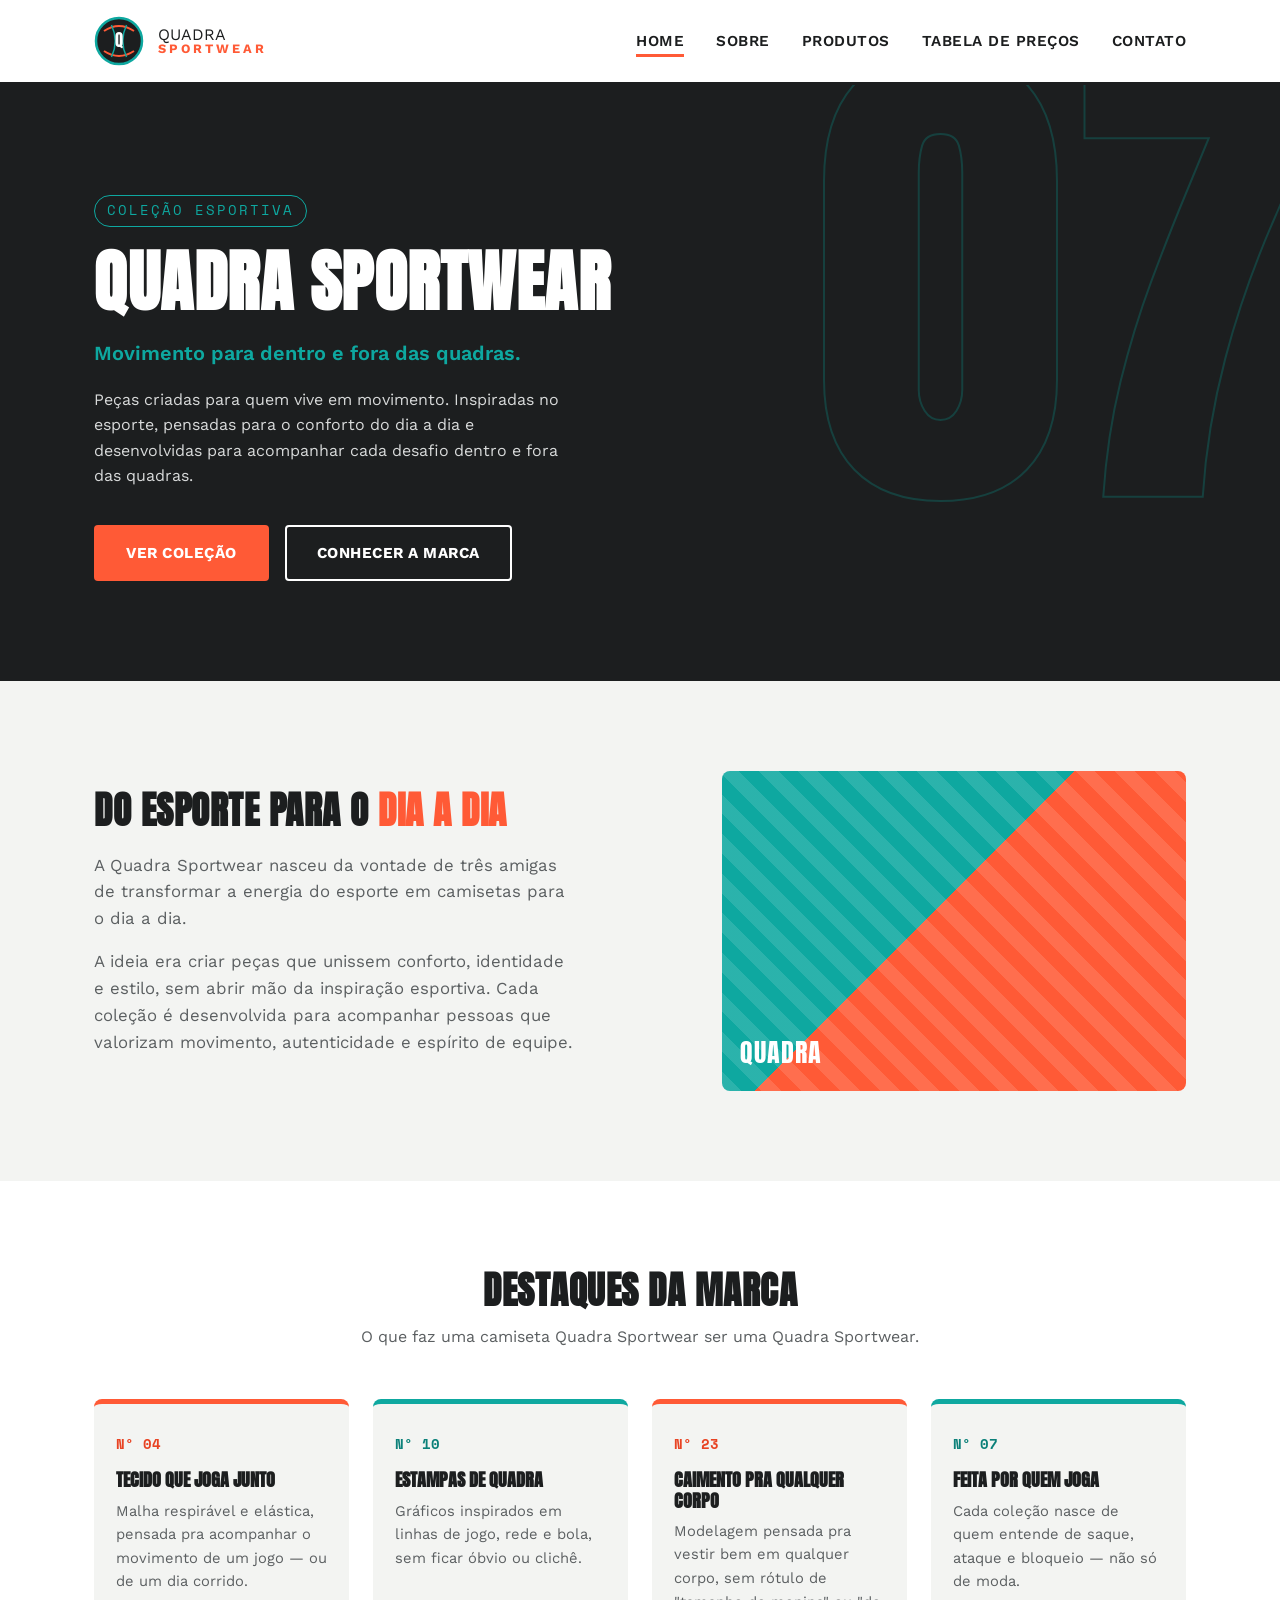
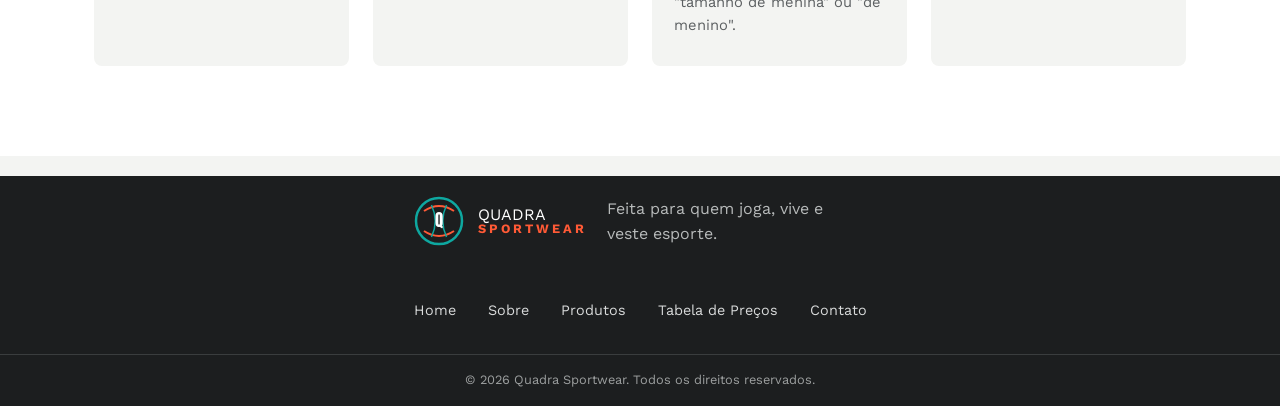
==== commit 8331e3fd: "ajustes" ====
--- a/index.html
+++ b/index.html
@@ -388,5 +388,26 @@
 
     </footer>
 
+    <!-- BOTÃO VOLTAR AO TOPO (Opção 5) -->
+  <button id="btn-topo" class="btn-topo" aria-label="Voltar ao topo da página" hidden>
+  <!-- hidden → começa oculto. O jQuery mostra quando o scroll passa de 300px.
+       aria-label → descreve a ação para leitores de tela. -->
+    <svg viewBox="0 0 24 24" fill="none" xmlns="http://www.w3.org/2000/svg" aria-hidden="true">
+      <path d="M12 19V5M5 12l7-7 7 7" stroke="currentColor" stroke-width="2.5"
+            stroke-linecap="round" stroke-linejoin="round"/>
+    </svg>
+  </button>
+
+  <!-- jQuery CDN — biblioteca carregada ANTES do script.js para que $ esteja disponível -->
+  <script src="https://code.jquery.com/jquery-3.7.1.min.js"
+          integrity="sha256-/JqT3SQfawRcv/BIHPThkBvs0OEvtFFmqPF/lYI/Cxo=" crossorigin="anonymous">
+  </script>
+  <!-- integrity + crossorigin → Subresource Integrity (SRI): o navegador verifica que o arquivo
+       baixado do CDN não foi adulterado, comparando com o hash fornecido. -->
+
+  <script src="script.js"></script>
+  <!-- script.js carregado no final do <body>: garante que o HTML já existe
+       quando o JavaScript tenta manipulá-lo (document ready). -->
+
 </body>
 </html>
--- a/style.css
+++ b/style.css
@@ -1,4 +1,3 @@
-/* ---------- Fontes ---------- */
 @import url('https://fonts.googleapis.com/css2?family=Anton&family=Space+Mono:wght@400;700&family=Work+Sans:wght@400;500;600;700&display=swap');
 /* @import busca fontes externas direto do Google Fonts antes de qualquer outra regra do arquivo.
    Estamos carregando 3 famílias de uma vez só (separadas por &): Anton, Space Mono e Work Sans.
@@ -6,12 +5,13 @@
    display=swap → enquanto a fonte não carrega, o navegador mostra uma fonte padrão no lugar
    (em vez de deixar o texto invisível), e troca pela fonte certa assim que ela terminar de carregar. */
 
-/* ---------- Tokens de marca ---------- */
+/* Tokens de marca */
 /* :root é a "raiz" do documento. Aqui a gente cria VARIÁVEIS CSS
    (começam com --). Em vez de escrever a cor #FF5A36 em 30 lugares
    diferentes, a gente escreve var(--coral) e troca em UM lugar só
    se um dia quiser mudar a cor da marca inteira. */
 :root {
+  /* VARIÁVEIS */
   --coral: #FF5A36;        /* cor principal da marca (botões, destaques) */
   --coral-dark: #E84323;   /* coral mais escuro, usado no hover (quando passa o mouse) */
   --teal: #0EA8A0;         /* verde-água, cor secundária */
@@ -28,21 +28,21 @@
   --container-w: 1140px;   /* largura máxima do conteúdo (pra não ficar gigante em tela enorme) */
 }
 
-/* ---------- Reset básico ---------- */
-/* Navegadores aplicam margem/espaçamento "padrão" diferente em cada
-   elemento. O * seleciona TUDO na página e zera isso, pra gente
-   controlar o espaçamento manualmente depois (sem surpresas). */
+/* Reset básico */
 * {
+  /* ZERA margem/padding de Tudo */
   margin: 0;             /* zera a margem (espaço FORA do elemento) de tudo */
   padding: 0;            /* zera o padding (espaço DENTRO do elemento) de tudo */
   box-sizing: border-box; /* faz padding/borda entrarem DENTRO da largura definida, não somar a ela */
 }
 
 html {
+  /* ativa a rolagem suave ao clicar em links internos */
   scroll-behavior: smooth; /* quando clica num link "#algo", rola a página suavemente em vez de pular seco */
 }
 
 body {
+  /* fonte, cor de texto e fundo PADRÃO*/
   font-family: var(--font-body); /* usa a fonte Work Sans como padrão em todo o site */
   color: var(--graphite);        /* cor do texto: grafite (quase preto) */
   background: var(--bg);         /* cor de fundo da página */
@@ -51,20 +51,24 @@
 }
 
 img, svg {
+  /* evita que imagens/SVGs "vazem" do espaço */
   display: block;     /* tira o espacinho fantasma que imagem/svg tem por padrão embaixo */
   max-width: 100%;     /* imagem nunca fica maior que o espaço do elemento pai (evita "vazar" da tela) */
 }
 
 a {
+  /* remove o estilo padrão de link */
   color: inherit;          /* link usa a MESMA cor do texto ao redor, não o azul/roxo padrão do navegador */
   text-decoration: none;   /* tira o sublinhado padrão dos links */
 }
 
 ul {
+  /* remove as bolinhas/marcadores padrão */
   list-style: none; /* tira as bolinhas/marcadores padrão de listas (<ul><li>) */
 }
 
 h1, h2, h3 {
+  /* estilo BASE (fonte, caixa alta)*/
   font-family: var(--font-display); /* todos os títulos usam a fonte Anton */
   text-transform: uppercase;        /* força todo título a aparecer em CAIXA ALTA */
   letter-spacing: 0.5px;            /* espaço extra entre as letras (deixa mais "estiloso") */
@@ -72,6 +76,7 @@
 }
 
 .container {
+  /* centraliza e LIMITA A LARGURA do conteúdo  */
   width: 100%;                  /* ocupa 100% da tela disponível... */
   max-width: var(--container-w);/* ...mas nunca passa de 1140px de largura */
   margin: 0 auto;                /* margin "auto" nas laterais = centraliza o bloco na página */
@@ -79,17 +84,19 @@
 }
 
 :focus-visible {
+  /* mostra um contorno visível quando a pessoa navega pelo TECLADO */
   outline: 3px solid var(--teal); /* quando navega pelo TAB do teclado, mostra um contorno verde-água */
   outline-offset: 2px;            /* afasta um pouquinho o contorno do elemento (visual mais limpo) */
 }
 
-/* ---------- Botões (uso geral no site) ---------- */
+/* Botões (uso geral no site) */
 .btn {
+  /* BASE de QUALQUER botão do site */
   display: inline-block;        /* botão se comporta como bloco, mas fica na mesma linha de outros elementos */
-  font-family: var(--font-body);
+  font-family: var(--font-body); /* fonte do texto do botão, mesma usada no corpo do site */
   font-weight: 700;              /* texto em negrito (bold) */
   font-size: 0.95rem;            /* tamanho da fonte (rem = relativo ao tamanho base da página) */
-  letter-spacing: 0.5px;
+  letter-spacing: 0.5px;         /* espaço extra entre as letras, deixando o texto uppercase mais legível */
   text-transform: uppercase;     /* texto do botão em caixa alta */
   padding: 14px 30px;            /* espaço interno: 14px cima/baixo, 30px esquerda/direita */
   border-radius: 4px;            /* cantos levemente arredondados */
@@ -101,53 +108,59 @@
      vão demorar 0.15s/0.2s pra acontecer, com efeito suave (ease) */
 }
 .btn:hover {
+  /* anima o botão "subindo" 2px quando passa o mouse por cima */
   transform: translateY(-2px); /* :hover = quando o mouse passa por cima. Aqui sobe o botão 2px (efeito "flutuar") */
 }
 
 .btn-primary {
+  /* COR ao botão PRINCIPAL (fundo coral)  */
   background: var(--coral); /* fundo coral = botão de ação principal ("Ver coleção") */
-  color: var(--white);
+  color: var(--white);      /* texto branco, pra ficar legível em cima do fundo coral */
 }
 .btn-primary:hover {
+  /* escurece o botão principal quando passa o mouse */
   background: var(--coral-dark); /* escurece o coral quando passa o mouse, dando feedback visual */
 }
 
 .btn-outline {
+  /* COR ao botão SECUNDÁRIO (sem fundo, só borda) */
   background: transparent;     /* sem fundo, só borda */
   border-color: var(--white);  /* borda branca */
-  color: var(--white);
+  color: var(--white);         /* texto branco, legível sobre o fundo escuro onde esse botão é usado */
 }
 .btn-outline:hover {
+  /* inverte as cores do botão secundário quando passa o mouse */
   background: var(--white);    /* no hover, inverte: fundo fica branco */
   color: var(--graphite);      /* e o texto fica escuro, pra continuar legível */
 }
 
-/* ---------- Logo (badge usado no header e footer) ---------- */
-/* Estas 5 regras controlam como o logo (ícone SVG + texto "QUADRA SPORTWEAR")
-   se organiza. Elas são usadas tanto no header quanto no footer, por isso
-   ficam aqui numa seção compartilhada em vez de dentro de .site-header
-   ou .site-footer. */
+/* Logo */
 .logo {
+  /* posiciona o ÍCONE (SVG) e o TEXTO do logo lado a lado, centralizados entre si */
   display: flex;          /* coloca o SVG do ícone e o texto lado a lado (em linha) */
   align-items: center;    /* centraliza ícone e texto verticalmente um em relação ao outro */
   gap: 14px;               /* espaço de 14px entre o ícone e o texto do logo */
 }
 
 .logo-text {
+  /* empilha "QUADRA" e "SPORTWEAR" um sobre o outro dentro do texto do logo */
   display: flex;             /* permite empilhar "QUADRA" e "SPORTWEAR" um sobre o outro (no footer) */
   flex-direction: column;    /* organiza os itens internos em coluna (de cima pra baixo) */
   line-height: 1;             /* linhas bem coladas, sem respiro extra entre "QUADRA" e "SPORTWEAR" */
 }
 
 .logo-text span {
+  /* colore a palavra "QUADRA"  */
   color: var(--graphite);   /* a palavra "QUADRA" (dentro de <span>) usa a cor grafite (quase preto) */
 }
 
 .site-footer .logo-text span {
-  color: var(--white);
+  /* SOBRESCREVE a cor de "QUADRA" pra branco */
+  color: var(--white);  /* a palavra "QUADRA" (dentro de <span>) usa a cor branca (rodapé) */
 }
 
 .logo-text strong {
+  /* estiliza só a palavra "SPORTWEAR" */
   font-family: var(--font-body); /* "SPORTWEAR" usa a fonte de texto corrido, não a fonte de título */
   font-size: 0.8rem;              /* tamanho menor, já que é um complemento do nome principal */
   letter-spacing: 3px;            /* espaçamento largo entre as letras, dando um ar mais "técnico/esportivo" */
@@ -155,16 +168,16 @@
 }
 
 .logo-badge {
+  /* TAMANHO fixo do ícone SVG do logo  */
   width: 50px;        /* tamanho fixo do ícone SVG do logo */
-  height: 50px;
+  height: 50px;       /* altura igual à largura, mantendo o ícone quadrado */
   flex-shrink: 0;     /* impede que o ícone "encolha" se o espaço disponível ficar pequeno (mantém o tamanho) */
 }
 
-/* =========================================================
-   HEADER / NAV (compartilhado em todas as páginas)
-   ========================================================= */
+/* HEADER / NAV (compartilhado em todas as páginas) */
 .site-header {
-  background: var(--white);
+  /* estiliza a FAIXA inteira do cabeçalho */
+  background: var(--white);                  /* fundo branco do header */
   border-bottom: 3px solid var(--graphite); /* linha grossa escura separando o header do resto da página */
   position: sticky; /* sticky = o header "cola" no topo da tela quando você rola a página pra baixo */
   top: 0;            /* define ONDE ele cola: a 0px do topo */
@@ -172,147 +185,140 @@
 }
 
 .header-inner {
+  /* organiza LOGO (esquerda) e MENU (direita) dentro do cabeçalho */
   display: flex;                  /* logo e menu lado a lado */
   align-items: center;            /* centralizados verticalmente */
   justify-content: space-between; /* logo na esquerda, menu na direita, espaço entre eles */
-  padding-top: 16px;
-  padding-bottom: 16px;
+  padding-top: 16px;              /* espaçamento interno superior */
+  padding-bottom: 16px;           /* espaçamento interno inferior */
 }
 
 .main-nav ul {
+  /* links do MENU PRINCIPAL em LINHA */
   display: flex; /* os links do menu ficam em LINHA (um do lado do outro) em vez de empilhados */
   gap: 32px;      /* espaço de 32px entre cada link do menu */
 }
 
 .main-nav a {
-  font-weight: 600;
-  font-size: 0.95rem;
-  text-transform: uppercase;
-  letter-spacing: 0.5px;
-  padding-bottom: 4px;
+  /* estiliza CADA LINK do menu principal  */
+  font-weight: 600;               /* deixa o texto do link mais "grosso" (semi-bold) */
+  font-size: 0.95rem;             /* tamanho da fonte do link, levemente menor que o padrão (1rem) */
+  text-transform: uppercase;      /* converte o texto do link para CAIXA ALTA */
+  letter-spacing: 0.5px;          /* aumenta um pouco o espaçamento entre as letras */
+  padding-bottom: 4px;            /* espaço entre o texto e a borda inferior (border-bottom) */
   border-bottom: 3px solid transparent; /* linha embaixo do link, invisível até o hover/active */
-  transition: border-color 0.2s ease, color 0.2s ease;
+  transition: border-color 0.2s ease, color 0.2s ease; /* anima a mudança de cor da borda e do texto suavemente, em 0.2s */
 }
 
 .main-nav a:hover,
 .main-nav a.active {
+  /* mostra a LINHA colorida embaixo do link quando passa o mouse OU quando é a página atual */
   border-color: var(--coral); /* mostra a linha coral embaixo do link quando passa o mouse OU quando é a página atual */
 }
 
 /* Toggle mobile (funciona sem JS; Pessoa 3 pode evoluir depois) */
 .nav-toggle-input {
+  /* esconde a CHECKBOX que guarda o estado aberto/fechado do menu mobile (não é visual) */
   display: none; /* esconde a checkbox (ela só existe "por trás" pra guardar o estado aberto/fechado do menu) */
 }
 
 .nav-toggle-label {
+  /* estiliza o BOTÃO/ÍCONE (3 risquinhos) que abre o menu no celular */
   display: none;      /* esconde o ícone de "hamburguer" (3 risquinhos) no computador */
   flex-direction: column; /* organiza os 3 risquinhos um embaixo do outro */
   gap: 5px;             /* espaço entre os risquinhos */
-  cursor: pointer;
-  padding: 6px;
+  cursor: pointer;     /* mostra a "mãozinha" ao passar o mouse, indicando que é clicável */
+  padding: 6px;        /* área de toque maior em volta do ícone, facilitando o clique/toque no celular */
 }
 .nav-toggle-label span {
+  /* desenha CADA RISQUINHO (linha) do ícone */
   width: 26px;                  /* largura de cada risquinho do ícone hambúrguer */
   height: 3px;                  /* altura bem fina, pra parecer uma linha */
   background: var(--graphite);  /* cor escura, igual ao resto dos ícones/textos do header */
   border-radius: 2px;           /* pontas levemente arredondadas em cada risquinho */
 }
 
-/* =========================================================
-   FOOTER (compartilhado em todas as páginas)
-   ========================================================= */
+/* FOOTER (compartilhado em todas as páginas) */
 .site-footer {
+  /* estiliza o FUNDO geral do rodapé */
   background: var(--graphite); /* footer escuro, contrastando com o resto do site */
-  color: var(--white);
-  margin-top: 80px; /* espaço grande ANTES do footer, separando do conteúdo */
+  color: var(--white);         /* texto branco, padrão sobre o fundo escuro */
+  margin-top: 20px; /* espaço grande ANTES do footer, separando do conteúdo */
 }
 
 .footer-inner {
-  display: flex;             /* organiza marca, navegação e redes sociais do footer */
-  flex-direction: column;    /* empilhados de cima pra baixo (marca → links → redes sociais) */
+  /* organiza MARCA e NAVEGAÇÃO dentro do footer */
+  display: flex;             /* organiza marca, navegação do footer */
+  flex-direction: column;    /* empilhados de cima pra baixo (marca → links) */
   align-items: center;       /* tudo centralizado horizontalmente */
-  gap: 50px;                  /* espaço generoso entre cada bloco do footer */
-
-  padding-top: 20px;
-  padding-bottom: 32px;
+  gap: 50px;                 /* espaço entre cada bloco do footer */
+
+  padding-top: 20px;    /* espaço interno no topo do footer */
+  padding-bottom: 32px; /* espaço interno na base do footer */
 }
 
 .footer-brand {
+  /* junta o LOGO e a TAGLINE do footer lado a lado */
   display: flex;             /* coloca o logo e a tagline lado a lado */
   align-items: center;       /* centralizados verticalmente entre si */
   justify-content: center;   /* centralizados horizontalmente dentro do bloco */
-  gap: 20px;                  /* espaço entre o logo e o texto da tagline */
+  gap: 20px;                 /* espaço entre o logo e o texto da tagline */
 }
 
 .footer-tagline {
+  /* estiliza o TEXTO curto (slogan) que aparece do lado do logo no footer */
   margin: 0;                  /* remove margem padrão do <p>, já que o gap do .footer-brand cuida do espaçamento */
-  max-width: 260px;            /* limita a largura do texto, pra não esticar e quebrar mal em linhas longas */
-  color: #B7BABA;              /* cinza claro — legível sobre o fundo escuro do footer, mas discreto */
-  font-size: 1rem;
+  max-width: 260px;           /* limita a largura do texto, pra não esticar e quebrar mal em linhas longas */
+  color: #B7BABA;           /* cinza claro — legível sobre o fundo escuro do footer, mas discreto */
+  font-size: 1rem;          /* tamanho de fonte padrão pro texto da tagline */
 }
 
 .footer-nav ul {
+  /* coloca os LINKS do footer em LINHA */
   display: flex;             /* links do footer ficam em linha (lado a lado) */
-  flex-direction: row;
+  flex-direction: row;       /* garante a direção horizontal (reforça o valor padrão do flex) */
   gap: 32px;                   /* mesmo espaçamento usado no menu principal, pra manter consistência visual */
   flex-wrap: wrap;             /* se a tela for estreita e não couber tudo numa linha, quebra pra próxima */
   justify-content: center;     /* centraliza os links horizontalmente */
 }
 
 .footer-nav a {
+  /* estiliza CADA LINK individual do footer */
   font-size: 0.9rem;   /* texto um pouco menor que o menu principal, já que o footer é secundário */
   color: #D8DADA;       /* cinza claro, legível sobre o fundo escuro mas sem competir com o branco puro */
 }
 .footer-nav a:hover {
+  /* muda a cor do link do footer quando passa o mouse */
   color: var(--teal); /* link do footer fica verde-água ao passar o mouse */
 }
 
-.footer-social {
-  display: flex;   /* ícones de redes sociais (ex: "IG", "TT") em linha, lado a lado */
-  gap: 14px;         /* espaço entre cada círculo de rede social */
-}
-.footer-social a {
-  width: 38px;
-  height: 38px;
-  border: 2px solid var(--teal);
-  border-radius: 50%;      /* 50% = transforma o quadrado num círculo perfeito */
-  display: flex;
-  align-items: center;     /* centraliza o texto "IG"/"TT" dentro do círculo, na vertical... */
-  justify-content: center; /* ...e na horizontal */
-  font-family: var(--font-mono);
-  font-size: 0.75rem;
-}
-.footer-social a:hover {
-  background: var(--teal);    /* preenche o círculo de verde-água no hover */
-  color: var(--graphite);     /* e escurece o texto de dentro, pra continuar legível */
-}
-
 .footer-copy {
+  /* estiliza a LINHA de copyright*/
   border-top: 1px solid #3A3D3E; /* linha fina separando o "© 2026..." do resto do footer */
-  text-align: center;
-  font-size: 0.8rem;
-  color: #9C9F9F;
-  padding: 15px 0;
-}
-
-/* =========================================================
-   HOME — Hero principal
-   ========================================================= */
+  text-align: center;     /* centraliza o texto do copyright */
+  font-size: 0.8rem;      /* fonte pequena, por ser uma informação secundária */
+  color: #9C9F9F;         /* cinza claro, discreto sobre o fundo escuro do footer */
+  padding: 15px 0;        /* respiro interno em cima e embaixo do texto */
+}
+
+/* HOME — Hero principal */
 .hero {
+  /* estiliza o BANNER de entrada da Home */
   position: relative; /* "relative" é necessário pra poder posicionar o número gigante (.hero-number) dentro dele */
   background: var(--graphite); /* banner escuro */
-  color: var(--white);
+  color: var(--white);         /* texto branco, padrão sobre fundo escuro */
   overflow: hidden;   /* esconde qualquer parte do número gigante que "vaze" pra fora do banner */
   padding: 110px 0 100px; /* respiro grande em cima (110px) e embaixo (100px) */
 }
 
 .hero-number {
+  /* desenha o NÚMERO GIGANTE decorativo de fundo do hero ("07" vazado) */
   position: absolute;  /* tira o número do fluxo normal e permite posicionar exatamente onde quiser */
   right: -40px;          /* encosta (e passa um pouco) da borda direita */
   top: -60px;            /* sobe um pouco acima do topo do banner */
-  font-family: var(--font-display);
+  font-family: var(--font-display); /* usa a fonte de título grande pro número decorativo */
   font-size: 32rem;      /* ENORME de propósito — é o "07" gigante de fundo */
-  line-height: 1;
+  line-height: 1;        /* linhas bem coladas, importante pra um número tão grande não "esticar" o bloco */
   color: transparent;                       /* o número em si é invisível... */
   -webkit-text-stroke: 2px var(--teal-dark); /* ...só o CONTORNO dele aparece, criando efeito "vazado" */
   opacity: 0.35;          /* fica bem sutil/transparente, pra não competir com o texto principal */
@@ -321,56 +327,62 @@
 }
 
 .hero-inner {
+  /* garante que o TEXTO do hero fique por CIMA do número gigante (não atrás dele) */
   position: relative; /* garante que o texto fique por CIMA do número gigante (não atrás dele) */
   z-index: 1;           /* reforça essa camada acima */
   max-width: 620px;     /* texto não estica até o fim da tela, fica mais legível */
 }
 
 .hero-eyebrow {
-  font-family: var(--font-mono);
-  font-size: 0.85rem;
-  letter-spacing: 2px;
-  color: var(--teal);
-  text-transform: uppercase;
-  margin-bottom: 18px;
+  /* estiliza a ETIQUETA pequena ("Coleção esportiva") que aparece acima do título do hero */
+  font-family: var(--font-mono);  /* usa a fonte monoespaçada, dando aquele ar "técnico/código" */
+  font-size: 0.85rem;              /* texto pequeno, já que é só um rótulo de destaque */
+  letter-spacing: 2px;             /* letras bem espaçadas, reforça a sensação de "etiqueta" */
+  color: var(--teal);              /* cor do texto da "etiqueta", combinando com a borda da pílula */
+  text-transform: uppercase;       /* texto sempre em CAIXA ALTA */
+  margin-bottom: 18px;             /* espaço entre o eyebrow e o que vem depois (o h1) */
   display: inline-block;       /* permite dar border/padding nele como se fosse uma "pílula" */
-  border: 1px solid var(--teal);
-  padding: 4px 12px;
+  border: 1px solid var(--teal);   /* contorno fino na mesma cor do texto, fechando a "pílula" */
+  padding: 4px 12px;               /* respiro interno entre o texto e a borda */
   border-radius: 30px;          /* valor alto = vira formato de pílula/cápsula */
 }
 
 .hero h1 {
+  /* define o TAMANHO do título principal da Home */
   font-size: 4.2rem; /* título GIGANTE — é o nome da marca "QUADRA CO." */
-  margin-bottom: 18px;
+  margin-bottom: 18px; /* espaço entre o título e o slogan abaixo */
 }
 
 .hero-slogan {
-  font-size: 1.25rem;
-  font-weight: 600;
+  /* estiliza o SLOGAN ("Movimento para dentro e fora das quadras") */
+  font-size: 1.25rem;       /* maior que o texto normal, mas bem menor que o h1 */
+  font-weight: 600;         /* texto semi-bold, pra dar peso ao slogan */
   color: var(--teal); /* slogan em destaque na cor verde-água */
-  margin-bottom: 18px;
+  margin-bottom: 18px;      /* espaço entre o slogan e o parágrafo (.hero-text) */
 }
 
 .hero-text {
+  /* estiliza o PARÁGRAFO descritivo do hero, abaixo do slogan */
   color: #D8DADA;    /* cinza claro (legível sobre fundo escuro, mas menos chamativo que o branco puro) */
-  margin-bottom: 36px;
-  max-width: 480px;
+  margin-bottom: 36px; /* espaço maior antes dos botões, separando bem os blocos */
+  max-width: 480px;   /* limita a largura do texto pra não esticar demais e ficar difícil de ler */
 }
 
 .hero-actions {
+  /* organiza os DOIS BOTÕES do hero lado a lado */
   display: flex;     /* os dois botões ("Ver coleção" e "Conhecer a marca") ficam lado a lado */
-  gap: 16px;
+  gap: 16px;          /* espaço entre os dois botões */
   flex-wrap: wrap;   /* se a tela for pequena e não couber os dois na mesma linha, quebra pra próxima */
 }
 
-/* =========================================================
-   HOME — Apresentação da empresa
-   ========================================================= */
+/* HOME — Apresentação da empresa */
 .apresentacao {
+  /* dá o RESPIRO (padding) em volta da seção de apresentação */
   padding: 90px 0; /* respiro grande em cima e embaixo dessa seção */
 }
 
 .apresentacao-grid {
+  /* organiza TEXTO (esquerda) e GRÁFICO decorativo (direita) em 2 colunas */
   display: grid;                       /* grid = organiza em "grade" (colunas e linhas), diferente do flex */
   grid-template-columns: 1.1fr 0.9fr;  /* 2 colunas: a esquerda (texto) um pouco mais larga que a direita (gráfico) */
   gap: 60px;                            /* espaço entre as duas colunas */
@@ -378,35 +390,40 @@
 }
 
 .apresentacao h2 {
-  font-size: 2.3rem;
-  margin-bottom: 20px;
+  /* define o TAMANHO do título da seção de apresentação */
+  font-size: 2.3rem;    /* tamanho do título da seção */
+  margin-bottom: 20px;  /* espaço entre o título e o parágrafo abaixo */
 }
 
 .apresentacao h2 span {
-  color: var(--coral); /* a palavra dentro de <span> (ex: "rua") fica destacada em coral */
+  /* colore só a PALAVRA destacada dentro do título ("dia a dia") */
+  color: var(--coral); /* a palavra dentro de <span> fica destacada em coral */
 }
 
 .apresentacao p {
-  color: var(--graphite-soft);
-  font-size: 1.05rem;
-  margin-bottom: 16px;
-  max-width: 480px;
-}
-
-/* Recorte gráfico decorativo (sem depender de fotos) */
+  /* estiliza os PARÁGRAFOS de texto da seção de apresentação */
+  color: var(--graphite-soft); /* cinza médio, padrão pra texto secundário */
+  font-size: 1.05rem;          /* tamanho ligeiramente maior que o texto padrão do body */
+  margin-bottom: 16px;         /* espaço entre parágrafos */
+  max-width: 480px;            /* limita a largura da linha de texto, facilitando a leitura */
+}
+
+/* Recorte gráfico decorativo */
 .apresentacao-grafico {
-  position: relative;
-  height: 320px;
-  border-radius: 8px;
+  /* desenha o FUNDO gradiente (verde-água/coral) do quadro gráfico decorativo */
+  position: relative;  /* necessário pra poder posicionar os pseudo-elementos ::before/::after dentro dela */
+  height: 320px;       /* altura fixa do bloco gráfico decorativo */
+  border-radius: 8px;  /* cantos arredondados, mesmo padrão visual do site */
   background: linear-gradient(135deg, var(--teal) 0%, var(--teal) 45%, var(--coral) 45%, var(--coral) 100%);
   /* ↑ gradiente diagonal (135 graus): metade da caixa é verde-água, metade é coral,
      com uma divisão diagonal nítida (porque os dois "45%" ficam coladinhos) */
   overflow: hidden; /* esconde o que passar da borda arredondada */
 }
 .apresentacao-grafico::before {
+  /* desenha as LISTRAS diagonais brancas por cima do gradiente (textura "linhas de quadra") */
   /* ::before cria um elemento "fantasma" dentro da caixa, só com CSS (sem precisar de HTML extra) */
   content: "";  /* obrigatório existir, mesmo vazio, pra o ::before "nascer" */
-  position: absolute;
+  position: absolute;  /* posiciona o elemento fantasma sobre toda a caixa, junto com o "inset: 0" abaixo */
   inset: 0;      /* cola esse elemento fantasma nas 4 bordas da caixa (top/right/bottom/left = 0) */
   background: repeating-linear-gradient(
     45deg,
@@ -419,223 +436,245 @@
      dando uma textura tipo "linhas de quadra" por cima do gradiente */
 }
 .apresentacao-grafico::after {
+  /* escreve o texto "QUADRA" por CIMA do gráfico — direto pelo CSS, sem precisar estar no HTML */
   /* ::after cria OUTRO elemento fantasma, esse com texto */
   content: "QUADRA";  /* o texto "QUADRA" escrito direto pelo CSS, sem precisar estar no HTML */
-  position: absolute;
-  bottom: 18px;
-  left: 18px;
-  font-family: var(--font-display);
-  font-size: 1.6rem;
-  color: var(--white);
-  letter-spacing: 1px;
-}
-
-/* =========================================================
-   HOME — Destaques da marca
-   ========================================================= */
+  position: absolute;       /* tira o texto do fluxo normal pra poder posicioná-lo livremente dentro da caixa */
+  bottom: 18px;             /* distância da borda inferior */
+  left: 18px;               /* distância da borda esquerda */
+  font-family: var(--font-display); /* usa a fonte de título grande pro texto decorativo */
+  font-size: 1.6rem;        /* tamanho do texto decorativo */
+  color: var(--white);      /* cor branca, pra aparecer bem sobre o fundo colorido do gradiente */
+  letter-spacing: 1px;      /* leve espaçamento entre as letras */
+}
+
+/* HOME — Destaques da marca */
 .destaques {
-  padding: 90px 0;
+  /* dá o RESPIRO e o FUNDO BRANCO da seção de destaques */
+  padding: 90px 0; /* respiro grande em cima e embaixo da seção */
   background: var(--white); /* fundo branco, diferente do cinza claro do resto da página (separa visualmente a seção) */
 }
 
 .destaques-header {
-  text-align: center;
-  max-width: 560px;
+  /* centraliza o TÍTULO e o TEXTO de apoio da seção de destaques */
+  text-align: center;  /* centraliza o título e o texto de apoio */
+  max-width: 560px;    /* limita a largura do bloco, pra não esticar demais */
   margin: 0 auto 50px; /* centraliza o bloco e deixa 50px de espaço embaixo dele */
 }
 
 .destaques-header h2 { font-size: 2.3rem; margin-bottom: 12px; }
-/* ↑ tamanho do título da seção + espaço embaixo dele, antes do parágrafo de apoio */
+/* ↑ define tamanho do título da seção + espaço embaixo dele, antes do parágrafo de apoio */
 .destaques-header p { color: var(--graphite-soft); }
-/* ↑ parágrafo de apoio em cinza médio, pra ficar mais discreto que o título */
+/* ↑ colore o parágrafo de apoio em cinza médio, pra ficar mais discreto que o título */
 
 .destaques-grid {
-  display: grid;
+  /* organiza o LAYOUT dos cards */
+  display: grid;                          /* usa grid pra organizar os cards em colunas */
   grid-template-columns: repeat(4, 1fr); /* repete 4 colunas, todas do mesmo tamanho (1fr = "1 fração" igual) */
   gap: 24px; /* espaço entre os cards, tanto na horizontal quanto vertical */
 }
 
 .destaque-card {
-  background: var(--bg);
-  border-radius: 8px;
-  padding: 28px 22px;
+  /* estiliza a CAIXA do card */
+  background: var(--bg);    /* fundo claro do card, igual ao fundo da página */
+  border-radius: 8px;       /* cantos arredondados */
+  padding: 28px 22px;       /* respiro interno do card */
   border-top: 5px solid var(--coral); /* faixa colorida grossa só no TOPO do card */
   transition: transform 0.2s ease;     /* anima suavemente quando o card "sobe" no hover */
 }
 .destaque-card:nth-child(even) {
+  /* troca a cor da faixa do topo SÓ nos cards em posição PAR (2º, 4º...) */
   /* :nth-child(even) = seleciona os cards em posição PAR (2º, 4º...) */
   border-top-color: var(--teal); /* alterna a cor da faixa: ímpar=coral, par=verde-água */
 }
 .destaque-card:hover {
+  /* faz o card inteiro "subir" 6px ao passar o mouse */
   transform: translateY(-6px); /* sobe o card 6px ao passar o mouse, dando sensação de "destacar" */
 }
 
 .destaque-numero {
-  font-family: var(--font-mono);
-  font-weight: 700;
-  font-size: 0.9rem;
-  color: var(--coral-dark);
-  margin-bottom: 14px;
+  /* estiliza o NÚMERO em si  */
+  font-family: var(--font-mono); /* fonte monoespaçada, dando ar de "código/número de identificação" */
+  font-weight: 700;              /* negrito, pra destacar o número */
+  font-size: 0.9rem;             /* tamanho pequeno, já que é só um rótulo */
+  color: var(--coral-dark);      /* cor coral escuro, combinando com a faixa do topo do card (cards ímpares) */
+  margin-bottom: 14px;           /* espaço entre o número e o título do card */
   display: block; /* força o "Nº 04" a ficar numa linha própria, acima do título */
 }
 .destaque-card:nth-child(even) .destaque-numero {
+  /* muda a cor do NÚMERO só nos cards pares, acompanhando a faixa do topo */
   color: var(--teal-dark); /* o número também muda de cor nos cards pares, acompanhando a faixa do topo */
 }
 
 .destaque-card h3 {
-  font-size: 1.15rem;
-  margin-bottom: 10px;
+  /* estiliza o TÍTULO de cada card */
+  font-size: 1.15rem;   /* tamanho do título do card */
+  margin-bottom: 10px;  /* espaço entre o título e o parágrafo abaixo */
   letter-spacing: 0; /* "desliga" o letter-spacing herdado da regra geral de h1/h2/h3, fica mais compacto aqui */
 }
 
 .destaque-card p {
-  font-size: 0.92rem;
-  color: var(--graphite-soft);
-}
-
-/* =========================================================
-   SOBRE — Hero compacto
-   ========================================================= */
+  /* estiliza o TEXTO descritivo de cada card  */
+  font-size: 0.92rem;          /* texto levemente menor que o padrão, por ser descritivo */
+  color: var(--graphite-soft); /* cinza médio, texto secundário */
+}
+
+/* SOBRE — Hero compacto */
 .hero-sobre {
-  padding: 80px 0 60px;
+  /* dá o RESPIRO do hero compacto da página Sobre */
+  padding: 80px 0 60px; /* respiro em cima e embaixo, menor que o hero da Home */
   text-align: left; /* texto alinhado à esquerda (diferente de seções centralizadas como .destaques-header) */
 }
 
 .hero-sobre-eyebrow {
-  font-family: var(--font-mono);
-  color: var(--coral-dark);
-  letter-spacing: 2px;
-  font-size: 0.85rem;
-  text-transform: uppercase;
+  /* estiliza a ETIQUETA pequena ("Nossa história") acima do título da página Sobre */
+  font-family: var(--font-mono);   /* fonte monoespaçada, mesmo estilo de "etiqueta" usado no hero da Home */
+  color: var(--coral-dark);        /* cor coral escuro pro texto da etiqueta */
+  letter-spacing: 2px;             /* letras espaçadas, reforçando o ar de etiqueta */
+  font-size: 0.85rem;              /* texto pequeno */
+  text-transform: uppercase;       /* texto em caixa alta */
 }
 
 .hero-sobre h1 {
+  /* define o TAMANHO do título da página Sobre */
   font-size: 3rem; /* menor que o h1 da Home (4.2rem), porque aqui é um título de página, não o nome da marca */
-  margin: 14px 0 16px;
+  margin: 14px 0 16px; /* espaço acima e abaixo do título */
 }
 
 .hero-sobre p {
-  color: var(--graphite-soft);
-  max-width: 560px;
-  font-size: 1.05rem;
-}
-
-/* =========================================================
-   SOBRE — História
-   ========================================================= */
+  /* estiliza o PARÁGRAFO descritivo do hero da página Sobre */
+  color: var(--graphite-soft); /* cinza médio, texto de apoio */
+  max-width: 560px;            /* limita a largura do texto */
+  font-size: 1.05rem;          /* tamanho ligeiramente maior que o padrão */
+}
+
+/* SOBRE — História */
 .historia {
-  padding: 30px 0 90px;
+  /* dá o RESPIRO da seção de história  */
+  padding: 30px 0 90px; /* respiro menor em cima, maior embaixo, já que vem logo depois do hero compacto */
 }
 
 .historia-grid {
-  display: grid;
+  /* organiza TEXTO (esquerda) e SELO/CRACHÁ (direita) em 2 colunas */
+  display: grid;                     /* organiza texto e selo em colunas lado a lado */
   grid-template-columns: 1fr 0.7fr; /* coluna do texto maior, coluna do "selo/crachá" menor */
-  gap: 60px;
-  align-items: center;
+  gap: 60px;            /* espaço entre as duas colunas */
+  align-items: center;  /* centraliza as colunas verticalmente uma em relação à outra */
 }
 
 .historia h2 {
-  font-size: 2rem;
-  margin-bottom: 18px;
+  /* define o TAMANHO do título da seção de história */
+  font-size: 2rem;       /* tamanho do título da seção */
+  margin-bottom: 18px;   /* espaço entre o título e o primeiro parágrafo */
 }
 
 .historia p {
-  color: var(--graphite-soft);
-  margin-bottom: 16px;
+  /* estiliza os PARÁGRAFOS de texto da história */
+  color: var(--graphite-soft); /* cinza médio, texto de apoio */
+  margin-bottom: 16px;         /* espaço entre os parágrafos */
 }
 
 .historia-crest {
+  /* estiliza a CAIXA escura do "selo" (crest), onde fica o logo grande e o texto das fundadoras */
   background: var(--graphite);  /* caixa escura, tipo um "selo" da marca */
-  border-radius: 8px;
-  padding: 40px;
-  display: flex;
+  border-radius: 8px;    /* cantos arredondados */
+  padding: 40px;          /* respiro interno generoso */
+  display: flex;          /* organiza logo e texto em coluna, junto com flex-direction abaixo */
   flex-direction: column;  /* logo e texto empilhados (um embaixo do outro) */
   align-items: center;      /* centralizados na horizontal */
-  gap: 16px;
+  gap: 16px;               /* espaço entre o logo e o texto */
 }
 .historia-crest .logo-badge {
+  /* SOBRESCREVE o tamanho do logo, deixando-o maior só dentro do selo */
   width: 90px;   /* logo maior aqui do que no header (que é só 42px) */
-  height: 90px;
+  height: 90px;  /* altura igual à largura, mantendo o ícone quadrado */
 }
 .historia-crest span {
+  /* estiliza o TEXTO "FUNDADA POR 3 JOGADORAS" dentro do selo */
   font-family: var(--font-mono);   /* texto "FUNDADA POR 3 JOGADORAS" usa a fonte tipo "máquina de escrever" */
   color: var(--teal);                /* cor verde-água, contrastando com o fundo escuro do crachá */
-  font-size: 0.85rem;
+  font-size: 0.85rem;                 /* texto pequeno */
   letter-spacing: 2px;                /* letras bem espaçadas, reforçando o ar de "selo/carimbo" */
-  text-align: center;
-}
-
-/* =========================================================
-   SOBRE — Missão / Visão
-   ========================================================= */
+  text-align: center;                 /* centraliza o texto dentro do selo */
+}
+
+/* SOBRE — Missão / Visão */
 .mvv {
-  padding: 90px 0;
-  background: var(--white);
+  /* dá o RESPIRO e o FUNDO BRANCO da seção Missão/Visão */
+  padding: 90px 0; /* respiro grande em cima e embaixo da seção */
+  background: var(--white); /* fundo branco, separando visualmente da seção anterior */
 }
 
 .mvv-grid {
-  display: grid;
+  /* organiza os DOIS cards (Missão e Visão) lado a lado, em colunas iguais */
+  display: grid;                       /* organiza os dois cards lado a lado */
   grid-template-columns: repeat(2, 1fr); /* 2 colunas iguais: Missão do lado da Visão */
-  gap: 28px;
+  gap: 28px; /* espaço entre os dois cards */
 }
 
 .mvv-card {
+  /* estilo BASE de QUALQUER card de Missão/Visão (fundo e cantos)*/
   background: var(--bg);   /* fundo claro pro card, contrastando com o fundo branco da seção */
   border-radius: 8px;       /* cantos arredondados, mesmo padrão visual usado nos outros cards do site */
   padding: 36px 32px;        /* respiro interno generoso, deixando o texto confortável dentro do card */
 }
 
-.mvv-card.missao { border-left: 6px solid var(--coral); } /* faixa colorida na LATERAL esquerda (não no topo, como os destaques) */
-.mvv-card.visao { border-left: 6px solid var(--teal); }
+.mvv-card.missao { border-left: 6px solid var(--coral); } /* ESTE bloco dá a faixa lateral CORAL, só no card Missão */
+.mvv-card.visao { border-left: 6px solid var(--teal); } /* ESTE bloco dá a faixa lateral VERDE-ÁGUA, só no card Visão */
 
 .mvv-card h3 {
-  font-size: 1.4rem;
-  margin-bottom: 14px;
+  /* define o TAMANHO do título, igual pra QUALQUER card de Missão/Visão */
+  font-size: 1.4rem;     /* tamanho do título do card */
+  margin-bottom: 14px;   /* espaço entre o título e o parágrafo abaixo */
 }
 .mvv-card.missao h3 { color: var(--coral-dark); }
-/* ↑ título "Missão" usa coral escuro, combinando com a faixa lateral do mesmo card */
+/* ↑ colore o título "Missão" em coral escuro, combinando com a faixa lateral do mesmo card */
 .mvv-card.visao h3 { color: var(--teal-dark); }
-/* ↑ título "Visão" usa verde-água escuro, combinando com a faixa lateral do mesmo card */
+/* ↑ colore o título "Visão" em verde-água escuro, combinando com a faixa lateral do mesmo card */
 
 .mvv-card p {
+  /* estiliza o TEXTO descritivo, igual pra QUALQUER card de Missão/Visão */
   color: var(--graphite-soft);  /* texto do parágrafo em cinza médio, igual ao padrão usado no resto do site */
-  font-size: 1rem;
-}
-
-/* =========================================================
-   SOBRE — Valores
-   ========================================================= */
+  font-size: 1rem;              /* tamanho padrão de texto */
+}
+
+/* SOBRE — Valores */
 .valores {
-  padding: 90px 0;
+  /* dá o RESPIRO da seção de valores */
+  padding: 90px 0; /* respiro grande em cima e embaixo da seção */
 }
 
 .valores-header {
-  text-align: center;
-  max-width: 560px;
-  margin: 0 auto 40px;
+  /* centraliza o TÍTULO e o TEXTO de apoio da seção de valores */
+  text-align: center;   /* centraliza título e texto de apoio */
+  max-width: 560px;     /* limita a largura do bloco */
+  margin: 0 auto 40px;  /* centraliza o bloco na página e deixa espaço embaixo */
 }
 .valores-header h2 { font-size: 2.3rem; margin-bottom: 12px; }
-/* ↑ título "Nossos valores", mesmo padrão de tamanho usado em .destaques-header h2 */
+/* ↑ define o tamanho do título "Nossos valores", mesmo padrão usado em .destaques-header h2 */
 .valores-header p { color: var(--graphite-soft); }
-/* ↑ subtítulo de apoio em cinza médio */
+/* ↑ colore o subtítulo de apoio em cinza médio */
 
 .valores-lista {
-  display: flex;
+  /* organiza o LAYOUT das "pílulas" de valores (em linha, quebrando se precisar) */
+  display: flex;          /* coloca as "pílulas" de valores em linha */
   flex-wrap: wrap;       /* se não couber todas as "pílulas" numa linha, quebra pra próxima linha */
-  justify-content: center;
-  gap: 16px;
+  justify-content: center; /* centraliza as pílulas horizontalmente */
+  gap: 16px;               /* espaço entre cada pílula */
 }
 
 .valor-pill {
-  font-family: var(--font-body);
-  font-weight: 600;
-  font-size: 0.95rem;
-  padding: 14px 26px;
+  /* estilo BASE de QUALQUER pílula de valor */
+  font-family: var(--font-body); /* fonte de texto corrido */
+  font-weight: 600;              /* semi-bold, deixando o texto mais "forte" */
+  font-size: 0.95rem;            /* tamanho de fonte padrão pra botões/pílulas */
+  padding: 14px 26px;            /* respiro interno da pílula */
   border-radius: 40px;    /* valor bem alto = vira formato de "pílula" arredondada */
-  color: var(--white);
-  background: var(--coral);
+  color: var(--white);           /* texto branco, legível sobre o fundo coral/verde-água */
+  background: var(--coral);      /* fundo coral por padrão (alternado pelo nth-child abaixo) */
 }
 .valor-pill:nth-child(even) {
+  /* alterna a cor de fundo SÓ nas pílulas em posição PAR, pra verde-água */
   background: var(--teal); /* alterna cor: 1ª/3ª pílula coral, 2ª/4ª verde-água */
 }
 
@@ -650,6 +689,7 @@
    max-width: 900px significa: "telas com até 900px de largura"
    (tablets e parte dos celulares maiores) */
 @media (max-width: 900px) {
+  /* entra em ação SÓ em telas até 900px — ajusta grids e o número gigante pra caber melhor */
   .destaques-grid { grid-template-columns: repeat(2, 1fr); } /* de 4 colunas passa pra 2 */
   .apresentacao-grid,
   .historia-grid,
@@ -660,34 +700,1335 @@
 
 /* Essa segunda regra é mais restrita: só telas até 700px (celulares) */
 @media (max-width: 700px) {
+  /* entra em ação SÓ em telas até 700px — é quem liga o menu hambúrguer e encolhe o hero */
   .nav-toggle-label { display: flex; } /* mostra o ícone de hamburguer (3 risquinhos) só no celular */
 
   .main-nav {
     display: none;   /* o menu fica ESCONDIDO por padrão no celular... */
-    width: 100%;
+    width: 100%;      /* ocupa toda a largura disponível quando o menu aparece */
     order: 3;          /* manda ele pra "3ª posição" visualmente, aparecendo abaixo do logo/botão */
   }
   .main-nav ul {
     flex-direction: column; /* ...e quando aparece, os links ficam EMPILHADOS, não em linha */
-    gap: 0;
-    border-top: 1px solid #eee;
-    margin-top: 14px;
+    gap: 0;                  /* sem espaço entre os links, já que cada um tem seu próprio padding vertical */
+    border-top: 1px solid #eee; /* linha fina separando o menu do conteúdo acima */
+    margin-top: 14px;           /* espaço entre o menu e o que vem antes dele */
   }
   .main-nav a {
-    display: block;
+    display: block;   /* cada link ocupa a linha toda, facilitando o toque */
     padding: 14px 0; /* cada link fica mais "alto", mais fácil de tocar no celular */
   }
   .nav-toggle-input:checked ~ .main-nav {
+    /* é o "interruptor": quando a checkbox é marcada, ele MOSTRA o menu — sem nenhum JavaScript */
     /* :checked = quando a checkbox escondida está marcada (ou seja, o hamburguer foi clicado).
        ~ .main-nav = "então mostre o irmão .main-nav que vem depois dela no HTML".
        Esse é o truque que faz o menu abrir/fechar SEM JavaScript. */
-    display: block;
+    display: block; /* faz o menu, que estava escondido, aparecer */
   }
 
   .header-inner { flex-wrap: wrap; } /* permite o menu mobile quebrar pra segunda linha */
 
   .destaques-grid { grid-template-columns: 1fr; } /* no celular, os 4 cards ficam empilhados, 1 por linha */
-  .hero { padding: 80px 0 70px; }
-  .hero h1 { font-size: 2.6rem; }
+  .hero { padding: 80px 0 70px; } /* reduz o respiro do hero no celular */
+  .hero h1 { font-size: 2.6rem; } /* título ainda menor no celular */
   .hero-number { display: none; } /* esconde o número gigante de fundo no celular (não cabe bem em tela pequena) */
+}
+
+/* ==========================================================
+   PRODUTOS
+   Estilos específicos das páginas produtos.html.
+   ========================================================== */
+
+/* -------------------------------------------------------
+   HERO DA PÁGINA PRODUTOS
+   ------------------------------------------------------- */
+.hero-produtos {
+  padding: 80px 0 56px;
+  border-bottom: 3px solid var(--graphite);
+  background: var(--bg);
+}
+
+.hero-prod-eyebrow {
+  /* Mesmo padrão da eyebrow do hero-sobre */
+  display: inline-block;
+  font-family: var(--font-mono);
+  font-size: 0.82rem;
+  letter-spacing: 2px;
+  text-transform: uppercase;
+  color: var(--teal-dark);
+  border: 1px solid var(--teal);
+  padding: 4px 12px;
+  border-radius: 30px;
+  margin-bottom: 16px;
+}
+
+.hero-produtos h1 {
+  font-size: 3rem;
+  margin-bottom: 14px;
+  color: var(--graphite);
+}
+
+.hero-produtos p {
+  font-size: 1.05rem;
+  color: var(--graphite-soft);
+  max-width: 520px;
+}
+
+/* -------------------------------------------------------
+   SEÇÃO PRINCIPAL DE PRODUTOS
+   ------------------------------------------------------- */
+.produtos-secao {
+  padding: 60px 0 90px;
+}
+
+/* Barra superior: contador + tag de coleção */
+.produtos-topo {
+  display: flex;
+  align-items: center;
+  justify-content: space-between;
+  margin-bottom: 36px;
+  padding-bottom: 16px;
+  border-bottom: 1px solid #D8DADA;
+}
+
+.produtos-contador {
+  font-family: var(--font-mono);
+  font-size: 0.82rem;
+  color: var(--graphite-soft);
+  letter-spacing: 1px;
+}
+
+.produtos-tag {
+  font-family: var(--font-mono);
+  font-size: 0.78rem;
+  letter-spacing: 1.5px;
+  text-transform: uppercase;
+  color: var(--coral-dark);
+  border: 1px solid var(--coral);
+  padding: 4px 12px;
+  border-radius: 30px;
+}
+
+/* -------------------------------------------------------
+   GRID DE CARDS — 4 colunas desktop
+   ------------------------------------------------------- */
+.produtos-grid {
+  display: grid;
+  grid-template-columns: repeat(4, 1fr);
+  gap: 20px;
+}
+
+/* -------------------------------------------------------
+   CARD DE PRODUTO
+   ------------------------------------------------------- */
+.produto-card {
+  background: var(--white);
+  border-radius: 8px;
+  overflow: hidden;          /* garante que a imagem respeite o border-radius */
+  border: 1px solid #E2E4E2;
+  display: flex;
+  flex-direction: column;    /* imagem em cima, info embaixo */
+  transition: transform 0.2s ease, box-shadow 0.2s ease;
+}
+
+.produto-card:hover {
+  transform: translateY(-5px);
+  box-shadow: 0 12px 32px rgba(28, 30, 31, 0.12);
+}
+
+/* --- Área da imagem --- */
+.produto-img {
+  position: relative;       /* para posicionar o badge por cima */
+  width: 100%;
+  aspect-ratio: 3 / 2;      /* proporção fixa para todas as imagens ficarem alinhadas */
+  min-height: 220px;         /* altura mínima garante que imagens menores não encolham demais */
+  background: #FFFFFF;       /* fundo branco para preencher o espaço ao redor da imagem */
+  overflow: hidden;
+  display: flex;
+  align-items: center;
+  justify-content: center;
+}
+
+.produto-img img {
+  width: 100%;
+  height: 100%;
+  object-fit: contain;       /* mostra a imagem inteira sem cortar, preenchendo com fundo */
+  object-position: center;
+  display: block;
+  transition: transform 0.35s ease;
+  padding: 8px;              /* respiro interno para a imagem não encostar nas bordas */
+}
+
+.produto-card:hover .produto-img img {
+  transform: scale(1.04);   /* zoom leve na imagem quando o card é hoverado */
+}
+
+/* Badge de categoria sobreposto na imagem */
+.produto-badge {
+  position: absolute;
+  top: 12px;
+  left: 12px;
+  font-family: var(--font-mono);
+  font-size: 0.7rem;
+  letter-spacing: 1px;
+  text-transform: uppercase;
+  padding: 4px 10px;
+  border-radius: 30px;
+  font-weight: 700;
+}
+
+/* Cores por categoria */
+.badge-volei   { background: var(--graphite); color: var(--teal); }
+.badge-casual  { background: var(--teal);     color: var(--white); }
+.badge-perf    { background: var(--coral);    color: var(--white); }
+.badge-street  { background: var(--coral-dark); color: var(--white); }
+.badge-over    { background: var(--teal-dark);  color: var(--white); }
+
+/* Badges por modelo */
+.badge-black  { background: #1C1E1F;    color: #FFFFFF; }
+.badge-ocean  { background: #0B4F8A;    color: #FFFFFF; }
+.badge-red    { background: #CC2200;    color: #FFFFFF; }
+.badge-carbon { background: #3A3D3E;    color: #D8DADA; }
+.badge-green  { background: #1A6B2F;    color: #FFFFFF; }
+.badge-aqua   { background: var(--teal);color: #FFFFFF; }
+
+/* --- Área de informações --- */
+.produto-info {
+  padding: 18px 16px 20px;
+  display: flex;
+  flex-direction: column;
+  flex-grow: 1;            /* ocupa o espaço restante do card, empurrando o rodapé pra baixo */
+}
+
+/* Número estilo "número de jogador" */
+.produto-num {
+  font-family: var(--font-mono);
+  font-size: 0.72rem;
+  font-weight: 700;
+  letter-spacing: 1px;
+  color: var(--coral-dark);
+  margin-bottom: 6px;
+  display: block;
+}
+
+/* Cards pares têm número em teal (alternância visual, igual nos destaque-cards da Home) */
+.produto-card:nth-child(even) .produto-num {
+  color: var(--teal-dark);
+}
+
+.produto-nome {
+  font-family: var(--font-display);
+  font-size: 1.1rem;
+  text-transform: uppercase;
+  letter-spacing: 0.5px;
+  color: var(--graphite);
+  margin-bottom: 8px;
+  line-height: 1.15;
+}
+
+.produto-desc {
+  font-size: 0.85rem;
+  color: var(--graphite-soft);
+  line-height: 1.55;
+  flex-grow: 1;            /* empurra o rodapé (preço + botão) para baixo */
+  margin-bottom: 16px;
+}
+
+/* Rodapé do card: preço à esquerda, botão à direita */
+.produto-rodape {
+  display: flex;
+  align-items: center;
+  justify-content: space-between;
+  gap: 8px;
+  margin-top: auto;        /* garante que fique sempre colado na base do card */
+  padding-top: 14px;
+  border-top: 1px solid #E8EAE8;
+}
+
+.produto-preco {
+  font-family: var(--font-mono);
+  font-weight: 700;
+  font-size: 1rem;
+  color: var(--graphite);
+  white-space: nowrap;
+}
+
+/* Botão compacto dentro do card */
+.btn-card {
+  display: inline-block;
+  font-family: var(--font-body);
+  font-weight: 700;
+  font-size: 0.72rem;
+  letter-spacing: 0.5px;
+  text-transform: uppercase;
+  padding: 8px 12px;
+  border-radius: 4px;
+  background: var(--graphite);
+  color: var(--white);
+  border: 2px solid transparent;
+  white-space: nowrap;
+  transition: background 0.2s ease, transform 0.15s ease;
+}
+
+.btn-card:hover {
+  background: var(--coral);
+  transform: translateY(-1px);
+}
+
+/* Cards pares: botão inverte a lógica de cor */
+.produto-card:nth-child(even) .btn-card:hover {
+  background: var(--teal);
+}
+
+/* -------------------------------------------------------
+   TOGGLE FEMININO / MASCULINO
+   ------------------------------------------------------- */
+.genero-toggle {
+  display: flex;
+  gap: 6px;
+  margin-bottom: 14px;
+  margin-top: 4px;
+}
+
+.btn-genero {
+  flex: 1;                          /* os dois botões dividem igualmente a largura */
+  font-family: var(--font-body);
+  font-size: 0.75rem;
+  font-weight: 600;
+  letter-spacing: 0.4px;
+  padding: 7px 6px;
+  border-radius: 4px;
+  border: 1px solid #D0D2D0;
+  background: transparent;
+  color: var(--graphite-soft);
+  cursor: pointer;
+  transition: background 0.18s ease, color 0.18s ease, border-color 0.18s ease;
+  white-space: nowrap;
+}
+
+.btn-genero:hover {
+  border-color: var(--graphite);
+  color: var(--graphite);
+}
+
+/* Estado ativo: botão selecionado */
+.btn-genero.ativo {
+  background: var(--graphite);
+  border-color: var(--graphite);
+  color: var(--white);
+}
+
+/* Cards pares: ativo usa teal em vez de graphite */
+.produto-card:nth-child(even) .btn-genero.ativo {
+  background: var(--teal-dark);
+  border-color: var(--teal-dark);
+}
+
+/* -------------------------------------------------------
+   CTA ABAIXO DO GRID (Produtos)
+   ------------------------------------------------------- */
+.produtos-cta {
+  margin-top: 56px;
+  padding: 36px 40px;
+  background: var(--graphite);
+  border-radius: 8px;
+  display: flex;
+  align-items: center;
+  justify-content: space-between;
+  gap: 24px;
+  flex-wrap: wrap;
+}
+
+.produtos-cta p {
+  color: #D8DADA;
+  font-size: 1rem;
+  max-width: 420px;
+  margin: 0;
+}
+
+/* -------------------------------------------------------
+   RESPONSIVIDADE — Produtos
+   ------------------------------------------------------- */
+@media (max-width: 1050px) {
+  .produtos-grid {
+    grid-template-columns: repeat(3, 1fr);
+  }
+}
+
+@media (max-width: 750px) {
+  .produtos-grid {
+    grid-template-columns: repeat(2, 1fr);
+  }
+
+  .hero-produtos h1 {
+    font-size: 2.4rem;
+  }
+
+  .produtos-topo {
+    flex-direction: column;
+    align-items: flex-start;
+    gap: 10px;
+  }
+}
+
+@media (max-width: 480px) {
+  .produtos-grid {
+    grid-template-columns: 1fr;
+  }
+
+  .produtos-cta {
+    flex-direction: column;
+    align-items: flex-start;
+    padding: 24px;
+  }
+}
+
+/* ==========================================================
+   PRECOS
+   Estilos específicos da página precos.html.
+   ========================================================== */
+
+/* -------------------------------------------------------
+   HERO DA PÁGINA DE PREÇOS
+   ------------------------------------------------------- */
+.hero-precos {
+  padding: 80px 0 56px;
+  border-bottom: 3px solid var(--graphite);
+  background: var(--bg);
+}
+
+.hero-prec-eyebrow {
+  display: inline-block;
+  font-family: var(--font-mono);
+  font-size: 0.82rem;
+  letter-spacing: 2px;
+  text-transform: uppercase;
+  color: var(--teal-dark);
+  border: 1px solid var(--teal);
+  padding: 4px 12px;
+  border-radius: 30px;
+  margin-bottom: 16px;
+}
+
+.hero-precos h1 {
+  font-size: 3rem;
+  margin-bottom: 14px;
+  color: var(--graphite);
+}
+
+.hero-precos p {
+  font-size: 1.05rem;
+  color: var(--graphite-soft);
+  max-width: 520px;
+}
+
+/* -------------------------------------------------------
+   SEÇÃO PRINCIPAL
+   ------------------------------------------------------- */
+.precos-secao {
+  padding: 60px 0 90px;
+}
+
+/* -------------------------------------------------------
+   CONTROLES DO FILTRO DINÂMICO
+   ------------------------------------------------------- */
+.tabela-controles {
+  display: flex;
+  align-items: center;
+  gap: 14px;
+  flex-wrap: wrap;
+  margin-bottom: 20px;
+  padding: 20px 24px;
+  background: var(--white);
+  border: 1px solid #E2E4E2;
+  border-radius: 8px;
+}
+
+.tabela-label {
+  font-family: var(--font-mono);
+  font-size: 0.78rem;
+  letter-spacing: 1px;
+  text-transform: uppercase;
+  color: var(--graphite-soft);
+  white-space: nowrap;
+  margin: 0;
+}
+
+/* Grupo que recebe os botões gerados pelo jQuery */
+.filtros-grupo {
+  display: flex;
+  gap: 10px;
+  flex-wrap: wrap;
+}
+
+/* Botão de filtro por tamanho (gerado via jQuery) */
+.btn-filtro {
+  font-family: var(--font-mono);
+  font-size: 0.82rem;
+  font-weight: 700;
+  letter-spacing: 2px;
+  padding: 8px 20px;
+  border-radius: 4px;
+  border: 2px solid var(--graphite);
+  background: transparent;
+  color: var(--graphite);
+  cursor: pointer;
+  transition: background 0.18s ease, color 0.18s ease, border-color 0.18s ease, transform 0.12s ease;
+}
+
+.btn-filtro:hover {
+  background: var(--graphite);
+  color: var(--white);
+  transform: translateY(-1px);
+}
+
+/* Estado ativo: botão selecionado */
+.btn-filtro.ativo {
+  background: var(--coral);
+  border-color: var(--coral);
+  color: var(--white);
+}
+
+.btn-filtro.ativo:hover {
+  background: var(--coral-dark);
+  border-color: var(--coral-dark);
+}
+
+/* Botão limpar filtro */
+.btn-limpar {
+  font-family: var(--font-body);
+  font-size: 0.78rem;
+  font-weight: 600;
+  letter-spacing: 0.5px;
+  padding: 8px 16px;
+  border-radius: 4px;
+  border: 1px solid #C8CAC8;
+  background: transparent;
+  color: var(--graphite-soft);
+  cursor: pointer;
+  margin-left: auto; /* empurra o botão para a extremidade direita */
+  transition: color 0.15s ease, border-color 0.15s ease;
+}
+
+.btn-limpar:hover {
+  color: var(--coral-dark);
+  border-color: var(--coral);
+}
+
+/* -------------------------------------------------------
+   TEXTO DE RESULTADO DINÂMICO
+   ------------------------------------------------------- */
+.tabela-resultado {
+  font-family: var(--font-mono);
+  font-size: 0.82rem;
+  letter-spacing: 1px;
+  color: var(--teal-dark);
+  min-height: 1.4em; /* evita que a página "pule" quando o texto aparece */
+  margin-bottom: 12px;
+}
+
+/* -------------------------------------------------------
+   WRAPPER DE SCROLL HORIZONTAL (mobile)
+   ------------------------------------------------------- */
+.tabela-wrapper {
+  width: 100%;
+  overflow-x: auto;          /* scroll horizontal no mobile se a tabela não couber */
+  -webkit-overflow-scrolling: touch;
+  border-radius: 8px;
+  border: 1px solid #E2E4E2;
+}
+
+/* -------------------------------------------------------
+   TABELA DE PREÇOS
+   ------------------------------------------------------- */
+.tabela-precos {
+  width: 100%;
+  border-collapse: collapse;  /* remove espaços entre bordas das células */
+  font-size: 0.92rem;
+  background: var(--white);
+}
+
+/* Cabeçalho da tabela */
+.tabela-precos thead tr {
+  background: var(--graphite);
+  color: var(--white);
+}
+
+.tabela-precos thead th {
+  padding: 14px 18px;
+  font-family: var(--font-mono);
+  font-size: 0.78rem;
+  letter-spacing: 1.5px;
+  text-transform: uppercase;
+  text-align: left;
+  font-weight: 700;
+  white-space: nowrap;
+}
+
+/* Colunas de tamanho (P/M/G) centralizadas */
+.tabela-precos th.col-tamanho,
+.tabela-precos td.td-tam {
+  text-align: center;
+  width: 70px;
+}
+
+/* Linhas do corpo da tabela */
+.tabela-precos tbody tr {
+  border-bottom: 1px solid #E8EAE8;
+  transition: background 0.15s ease;
+}
+
+.tabela-precos tbody tr:last-child {
+  border-bottom: none;
+}
+
+/* Zebra: linhas alternadas com fundo levemente diferente */
+.tabela-precos tbody tr:nth-child(even) {
+  background: var(--bg);
+}
+
+.tabela-precos tbody tr:hover {
+  background: #EBF8F7; /* verde-água clarinho no hover */
+}
+
+/* Células comuns do corpo */
+.tabela-precos tbody td {
+  padding: 14px 18px;
+  color: var(--graphite);
+  vertical-align: middle;
+}
+
+/* Célula de disponibilidade (✓ / —) */
+.tabela-precos td.td-tam {
+  font-family: var(--font-mono);
+  font-size: 1rem;
+  font-weight: 700;
+}
+
+/* Disponível → verde-água */
+.tabela-precos td.td-tam:not(:empty) {
+  color: var(--graphite-soft);
+}
+
+/* Destaque na coluna filtrada (adicionado via jQuery) */
+.tabela-precos th.coluna-ativa {
+  background: var(--coral);
+  color: var(--white);
+}
+
+.tabela-precos td.coluna-ativa {
+  background: #FFF2EF; /* coral clarinho */
+  font-weight: 700;
+}
+
+/* Nome da camiseta com número */
+.td-nome {
+  white-space: nowrap;
+}
+
+.tabela-num {
+  font-family: var(--font-mono);
+  font-size: 0.7rem;
+  color: var(--coral-dark);
+  display: inline-block;
+  margin-right: 6px;
+  letter-spacing: 0.5px;
+}
+
+/* Preço em destaque */
+.td-preco {
+  font-family: var(--font-mono);
+  font-weight: 700;
+  font-size: 0.95rem;
+  color: var(--graphite);
+  white-space: nowrap;
+}
+
+/* -------------------------------------------------------
+   PILLS DE ESTILO NAS CÉLULAS DA TABELA
+   ------------------------------------------------------- */
+.pill-estilo {
+  font-family: var(--font-mono);
+  font-size: 0.68rem;
+  letter-spacing: 0.8px;
+  text-transform: uppercase;
+  padding: 3px 10px;
+  border-radius: 30px;
+  font-weight: 700;
+  white-space: nowrap;
+}
+
+.pill-volei  { background: var(--graphite); color: var(--teal); }
+.pill-casual { background: #E6F8F7;         color: var(--teal-dark); }
+.pill-perf   { background: #FFF2EF;         color: var(--coral-dark); }
+.pill-street { background: var(--coral);    color: var(--white); }
+.pill-over   { background: var(--teal);     color: var(--white); }
+
+/* Pills por modelo */
+.pill-black  { background: #1C1E1F;     color: #FFFFFF; }
+.pill-ocean  { background: #0B4F8A;     color: #FFFFFF; }
+.pill-red    { background: #CC2200;     color: #FFFFFF; }
+.pill-carbon { background: #3A3D3E;     color: #D8DADA; }
+.pill-green  { background: #1A6B2F;     color: #FFFFFF; }
+.pill-aqua   { background: var(--teal); color: #FFFFFF; }
+
+/* -------------------------------------------------------
+   RODAPÉ DA TABELA (tfoot)
+   ------------------------------------------------------- */
+.tabela-precos tfoot td {
+  padding: 12px 18px;
+  font-family: var(--font-mono);
+  font-size: 0.75rem;
+  letter-spacing: 0.8px;
+  color: var(--graphite-soft);
+  background: var(--bg);
+  border-top: 2px solid var(--graphite);
+  text-align: center;
+}
+
+/* -------------------------------------------------------
+   LEGENDA ABAIXO DA TABELA
+   ------------------------------------------------------- */
+.tabela-legenda {
+  display: flex;
+  gap: 24px;
+  flex-wrap: wrap;
+  margin-top: 16px;
+  padding: 0 4px;
+}
+
+.tabela-legenda span {
+  font-size: 0.82rem;
+  color: var(--graphite-soft);
+}
+
+.tabela-legenda strong {
+  color: var(--graphite);
+}
+
+/* -------------------------------------------------------
+   CTA ABAIXO DA TABELA (Preços)
+   ------------------------------------------------------- */
+.precos-cta {
+  margin-top: 56px;
+  padding: 36px 40px;
+  background: var(--graphite);
+  border-radius: 8px;
+  display: flex;
+  align-items: center;
+  justify-content: space-between;
+  gap: 24px;
+  flex-wrap: wrap;
+}
+
+.precos-cta p {
+  color: #D8DADA;
+  font-size: 1rem;
+  max-width: 420px;
+  margin: 0;
+}
+
+/* -------------------------------------------------------
+   RESPONSIVIDADE — Preços
+   ------------------------------------------------------- */
+@media (max-width: 750px) {
+  .hero-precos h1 {
+    font-size: 2.4rem;
+  }
+
+  .tabela-controles {
+    flex-direction: column;
+    align-items: flex-start;
+    gap: 12px;
+  }
+
+  .btn-limpar {
+    margin-left: 0;
+  }
+
+  .tabela-legenda {
+    flex-direction: column;
+    gap: 8px;
+  }
+}
+
+@media (max-width: 480px) {
+  .precos-cta {
+    flex-direction: column;
+    align-items: flex-start;
+    padding: 24px;
+  }
+
+  .tabela-precos thead th,
+  .tabela-precos tbody td {
+    padding: 12px 12px;
+    font-size: 0.82rem;
+  }
+}
+
+/* ==========================================================
+   CONTATO
+   Estilos específicos da página contato.html e das
+   funcionalidades JavaScript (validação, contador, btn-topo).
+   ========================================================== */
+
+/* -------------------------------------------------------
+   HERO DA PÁGINA DE CONTATO
+   ------------------------------------------------------- */
+.hero-contato {
+  padding: 80px 0 56px;
+  border-bottom: 3px solid var(--graphite);
+  background: var(--bg);
+}
+
+.hero-cont-eyebrow {
+  /* Mesmo padrão das outras páginas internas */
+  display: inline-block;
+  font-family: var(--font-mono);
+  font-size: 0.82rem;
+  letter-spacing: 2px;
+  text-transform: uppercase;
+  color: var(--coral-dark);
+  border: 1px solid var(--coral);
+  padding: 4px 12px;
+  border-radius: 30px;
+  margin-bottom: 16px;
+}
+
+.hero-contato h1 {
+  font-size: 3rem;
+  margin-bottom: 14px;
+  color: var(--graphite);
+}
+
+.hero-contato p {
+  font-size: 1.05rem;
+  color: var(--graphite-soft);
+  max-width: 520px;
+}
+
+/* -------------------------------------------------------
+   SEÇÃO PRINCIPAL: GRID FORMULÁRIO + ASIDE
+   ------------------------------------------------------- */
+.contato-secao {
+  padding: 60px 0 90px;
+}
+
+.contato-grid {
+  display: grid;
+  grid-template-columns: 1.35fr 0.65fr; /* formulário maior, aside menor */
+  gap: 48px;
+  align-items: start; /* cada coluna começa no topo (não estica para igualar alturas) */
+}
+
+/* -------------------------------------------------------
+   WRAPPER DO FORMULÁRIO
+   ------------------------------------------------------- */
+.contato-form-wrapper h2 {
+  font-size: 1.8rem;
+  margin-bottom: 6px;
+}
+
+.contato-subtitulo {
+  color: var(--graphite-soft);
+  font-size: 0.95rem;
+  margin-bottom: 32px;
+}
+
+/* -------------------------------------------------------
+   FORMULÁRIO
+   ------------------------------------------------------- */
+.form-contato {
+  display: flex;
+  flex-direction: column;
+  gap: 24px; /* espaço entre cada form-group ou form-row */
+}
+
+/* Linha com 2 campos lado a lado */
+.form-row {
+  display: grid;
+  grid-template-columns: 1fr 1fr; /* 2 colunas iguais */
+  gap: 20px;
+}
+
+/* Par label + campo */
+.form-group {
+  display: flex;
+  flex-direction: column;
+  gap: 6px;
+}
+
+/* Label */
+.form-group label {
+  font-weight: 600;
+  font-size: 0.88rem;
+  color: var(--graphite);
+  text-transform: uppercase;
+  letter-spacing: 0.5px;
+}
+
+/* Asterisco de campo obrigatório */
+.campo-obrigatorio {
+  color: var(--coral);
+  margin-left: 3px;
+}
+
+/* Texto "(opcional)" */
+.campo-opcional {
+  font-weight: 400;
+  font-size: 0.8rem;
+  color: var(--graphite-soft);
+  text-transform: none;
+  letter-spacing: 0;
+  margin-left: 4px;
+}
+
+/* Inputs, selects e textareas — estilo base compartilhado */
+.form-contato input,
+.form-contato select,
+.form-contato textarea {
+  font-family: var(--font-body);
+  font-size: 0.95rem;
+  color: var(--graphite);
+  background: var(--white);
+  border: 2px solid #D8DADA;
+  border-radius: 6px;
+  padding: 12px 14px;
+  transition: border-color 0.2s ease, box-shadow 0.2s ease;
+  width: 100%;
+  outline: none; /* removemos o outline padrão; usamos box-shadow abaixo no :focus */
+}
+
+.form-contato input::placeholder,
+.form-contato textarea::placeholder {
+  color: #B0B4B4;
+}
+
+/* Foco: borda teal + sombra sutil */
+.form-contato input:focus,
+.form-contato select:focus,
+.form-contato textarea:focus {
+  border-color: var(--teal);
+  box-shadow: 0 0 0 3px rgba(14, 168, 160, 0.15);
+}
+
+/* Estado de ERRO (adicionado pelo jQuery) */
+.form-contato input.input-erro,
+.form-contato select.input-erro,
+.form-contato textarea.input-erro {
+  border-color: var(--coral);
+  box-shadow: 0 0 0 3px rgba(255, 90, 54, 0.12);
+}
+
+/* Mensagem de erro */
+.erro-msg {
+  font-size: 0.8rem;
+  color: var(--coral-dark);
+  min-height: 1.2em; /* reserva espaço fixo para não "empurrar" o layout ao aparecer */
+  font-weight: 500;
+}
+
+/* Select: aparência personalizada */
+.form-contato select {
+  appearance: none;         /* remove a seta nativa do sistema operacional */
+  -webkit-appearance: none;
+  background-image: url("data:image/svg+xml,%3Csvg xmlns='http://www.w3.org/2000/svg' width='16' height='16' viewBox='0 0 24 24' fill='none' stroke='%235B5F61' stroke-width='2' stroke-linecap='round' stroke-linejoin='round'%3E%3Cpolyline points='6 9 12 15 18 9'%3E%3C/polyline%3E%3C/svg%3E");
+  background-repeat: no-repeat;
+  background-position: right 14px center;
+  padding-right: 40px; /* espaço para a seta customizada não sobrepor o texto */
+  cursor: pointer;
+}
+
+/* Textarea: não redimensionar horizontalmente */
+.form-contato textarea {
+  resize: vertical; /* permite redimensionar apenas verticalmente */
+  min-height: 140px;
+}
+
+/* Wrapper do contador (alinha erro à esquerda, contador à direita) */
+.contador-wrapper {
+  display: flex;
+  justify-content: space-between;
+  align-items: center;
+}
+
+/* Contador de caracteres */
+.contador-chars {
+  font-family: var(--font-mono);
+  font-size: 0.78rem;
+  color: var(--graphite-soft);
+  white-space: nowrap;
+  transition: color 0.2s ease;
+}
+
+/* Estados do contador */
+.contador-chars.contador-ok    { color: var(--graphite-soft); }
+.contador-chars.contador-aviso { color: var(--coral-dark); }
+.contador-chars.contador-limite {
+  color: var(--coral);
+  font-weight: 700;
+}
+
+/* Linha do checkbox */
+.form-group-check {
+  gap: 4px;
+}
+
+.label-check {
+  display: flex !important;   /* sobrescreve o flex-direction:column do form-group */
+  flex-direction: row !important;
+  align-items: flex-start;
+  gap: 10px;
+  cursor: pointer;
+  font-size: 0.9rem;
+  color: var(--graphite-soft);
+  font-weight: 400 !important;
+  text-transform: none !important;
+  letter-spacing: 0 !important;
+}
+
+.label-check input[type="checkbox"] {
+  width: 18px;
+  height: 18px;
+  min-width: 18px;     /* evita que encolha */
+  accent-color: var(--coral); /* colore o checkbox com a cor da marca */
+  margin-top: 2px;     /* alinha com a primeira linha do texto */
+  cursor: pointer;
+}
+
+/* Botão de envio */
+.btn-enviar {
+  align-self: flex-start; /* não estica até a largura total */
+  margin-top: 4px;
+}
+
+/* Estado desabilitado durante o envio */
+.btn-enviar:disabled {
+  opacity: 0.65;
+  cursor: not-allowed;
+  transform: none; /* cancela o translateY do hover */
+}
+
+/* Mensagem de sucesso */
+.form-sucesso[hidden] { display: none; }
+
+.form-sucesso {
+  display: flex;
+  align-items: center;
+  gap: 20px;
+  background: #EBF8F7;
+  border: 2px solid var(--teal);
+  border-radius: 8px;
+  padding: 28px 24px;
+  margin-top: 8px;
+}
+
+.form-sucesso svg {
+  width: 48px;
+  height: 48px;
+  flex-shrink: 0;
+}
+
+.form-sucesso strong {
+  font-family: var(--font-display);
+  font-size: 1.2rem;
+  text-transform: uppercase;
+  color: var(--teal-dark);
+  display: block;
+  margin-bottom: 4px;
+}
+
+.form-sucesso p {
+  color: var(--graphite-soft);
+  font-size: 0.95rem;
+  margin: 0;
+}
+
+/* -------------------------------------------------------
+   ASIDE: CARDS DE INFORMAÇÃO
+   ------------------------------------------------------- */
+.contato-info {
+  display: flex;
+  flex-direction: column;
+  gap: 24px;
+}
+
+.info-card {
+  background: var(--white);
+  border-radius: 8px;
+  padding: 28px 24px;
+  border: 1px solid #E2E4E2;
+}
+
+.info-card h3 {
+  font-size: 1.2rem;
+  margin-bottom: 20px;
+  padding-bottom: 12px;
+  border-bottom: 2px solid var(--bg);
+}
+
+/* Lista de itens de contato */
+.info-lista {
+  display: flex;
+  flex-direction: column;
+  gap: 20px;
+}
+
+.info-item {
+  display: flex;
+  align-items: flex-start;
+  gap: 14px;
+}
+
+/* Ícone de cada item */
+.info-icone {
+  width: 28px;
+  height: 28px;
+  min-width: 28px;
+  background: var(--bg);
+  border-radius: 6px;
+  display: flex;
+  align-items: center;
+  justify-content: center;
+  color: var(--coral);
+}
+
+.info-icone svg {
+  width: 14px;
+  height: 14px;
+}
+
+/* Label e valor */
+.info-label {
+  display: block;
+  font-size: 0.75rem;
+  font-family: var(--font-mono);
+  letter-spacing: 1px;
+  text-transform: uppercase;
+  color: var(--graphite-soft);
+  margin-bottom: 2px;
+}
+
+.info-valor {
+  font-size: 0.92rem;
+  color: var(--graphite);
+  font-weight: 500;
+  word-break: break-word; /* evita que e-mail longo vaze do container */
+}
+
+a.info-valor:hover {
+  color: var(--coral);
+}
+
+/* Card de redes sociais */
+.info-card-redes h3 {
+  margin-bottom: 8px;
+}
+
+.info-card-redes > p {
+  font-size: 0.88rem;
+  color: var(--graphite-soft);
+  margin-bottom: 18px;
+}
+
+.redes-lista {
+  display: flex;
+  gap: 12px;
+  flex-wrap: wrap;
+}
+
+.rede-link {
+  display: inline-flex;
+  align-items: center;
+  gap: 8px;
+  font-size: 0.85rem;
+  font-weight: 600;
+  color: var(--graphite);
+  background: var(--bg);
+  border: 1px solid #D8DADA;
+  border-radius: 6px;
+  padding: 8px 14px;
+  transition: background 0.2s ease, color 0.2s ease, border-color 0.2s ease;
+}
+
+.rede-link svg {
+  width: 14px;
+  height: 14px;
+  flex-shrink: 0;
+}
+
+.rede-link:hover {
+  background: var(--graphite);
+  color: var(--white);
+  border-color: var(--graphite);
+}
+
+/* -------------------------------------------------------
+   BOTÃO VOLTAR AO TOPO
+   ------------------------------------------------------- */
+.btn-topo {
+  position: fixed;       /* fica fixo na tela, mesmo ao rolar */
+  bottom: 32px;
+  right: 32px;
+  width: 48px;
+  height: 48px;
+  background: var(--coral);
+  color: var(--white);
+  border: none;
+  border-radius: 50%;    /* círculo perfeito */
+  display: flex;
+  align-items: center;
+  justify-content: center;
+  cursor: pointer;
+  box-shadow: 0 4px 16px rgba(255, 90, 54, 0.35);
+  transition: background 0.2s ease, transform 0.2s ease, box-shadow 0.2s ease;
+  z-index: 200;          /* acima do header (z-index: 100) */
+}
+
+.btn-topo[hidden] {
+  display: none; /* garante que o hidden do HTML funcione mesmo com position:fixed */
+}
+
+.btn-topo svg {
+  width: 22px;
+  height: 22px;
+}
+
+.btn-topo:hover {
+  background: var(--coral-dark);
+  transform: translateY(-3px);
+  box-shadow: 0 8px 20px rgba(255, 90, 54, 0.4);
+}
+
+.btn-topo:focus-visible {
+  outline: 3px solid var(--teal);
+  outline-offset: 3px;
+}
+
+/* -------------------------------------------------------
+   RESPONSIVIDADE — Contato
+   ------------------------------------------------------- */
+
+/* Tablet: formulário e aside em coluna única */
+@media (max-width: 900px) {
+  .contato-grid {
+    grid-template-columns: 1fr; /* empilha as duas colunas */
+  }
+
+  .hero-contato h1 {
+    font-size: 2.4rem;
+  }
+}
+
+/* Celular: form-row de 2 colunas vira 1 coluna */
+@media (max-width: 600px) {
+  .form-row {
+    grid-template-columns: 1fr; /* campos um embaixo do outro no celular */
+  }
+
+  .hero-contato h1 {
+    font-size: 2rem;
+  }
+
+  .contato-secao {
+    padding: 40px 0 70px;
+  }
+
+  .btn-topo {
+    bottom: 20px;
+    right: 20px;
+    width: 44px;
+    height: 44px;
+  }
+
+  .form-sucesso {
+    flex-direction: column;
+    text-align: center;
+  }
+}
+
+/* ==========================================================
+   RESPONSIVIDADE GLOBAL COMPLEMENTAR
+   ========================================================== */
+
+/* Tablet médio */
+@media (max-width: 900px) {
+  /* Footer: marca e nav empilhados, centralizados */
+  .footer-brand {
+    flex-direction: column;
+    text-align: center;
+  }
+
+  .footer-tagline {
+    max-width: 100%;
+    text-align: center;
+  }
+}
+
+/* Celular */
+@media (max-width: 700px) {
+  /* Hero da home: botões empilhados */
+  .hero-actions {
+    flex-direction: column;
+    align-items: flex-start;
+  }
+
+  /* Seção apresentacao: esconde o gráfico decorativo no mobile */
+  .apresentacao-grafico {
+    display: none;
+  }
+
+  /* Valores: pílulas ocupam toda a linha disponível */
+  .valor-pill {
+    flex: 1 1 calc(50% - 8px); /* 2 por linha */
+    text-align: center;
+  }
+
+  /* Título hero sobre */
+  .hero-sobre h1 {
+    font-size: 2.3rem;
+  }
+
+  /* Histórico: esconde o crachá no mobile */
+  .historia-crest {
+    display: none;
+  }
+
+  /* Missão/Visão: cards em coluna no mobile */
+  .mvv-grid {
+    grid-template-columns: 1fr;
+  }
+
+  /* Footer: links em 2 colunas no mobile */
+  .footer-nav ul {
+    gap: 16px;
+  }
+
+  /* Reduz padding das seções em mobile */
+  .apresentacao,
+  .destaques,
+  .mvv,
+  .valores,
+  .historia {
+    padding: 60px 0;
+  }
+}
+
+/* Celular pequeno (< 400px) */
+@media (max-width: 400px) {
+  .hero h1 {
+    font-size: 2.2rem;
+  }
+
+  .hero-sobre h1,
+  .hero-produtos h1,
+  .hero-precos h1,
+  .hero-contato h1 {
+    font-size: 1.8rem;
+  }
+
+  .btn {
+    width: 100%;          /* botões ocupam largura total em telas muito pequenas */
+    text-align: center;
+  }
 }
